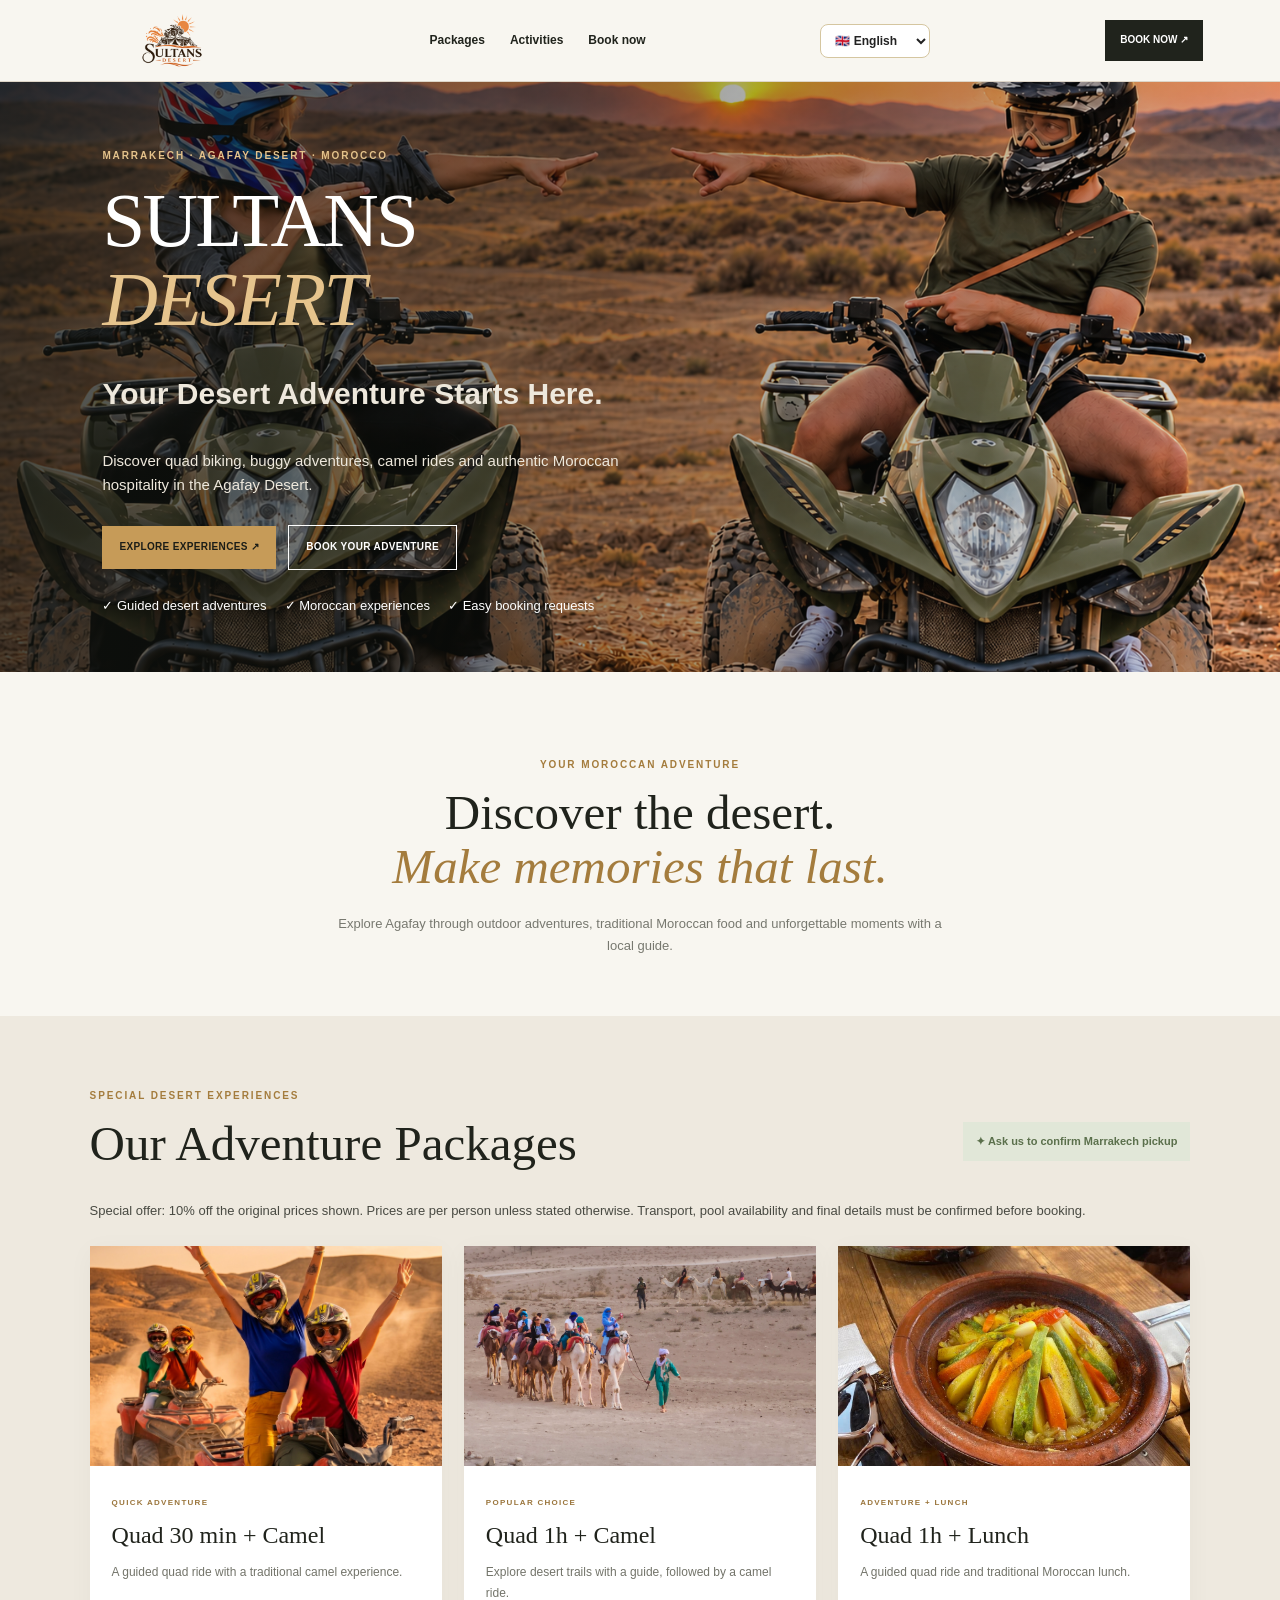
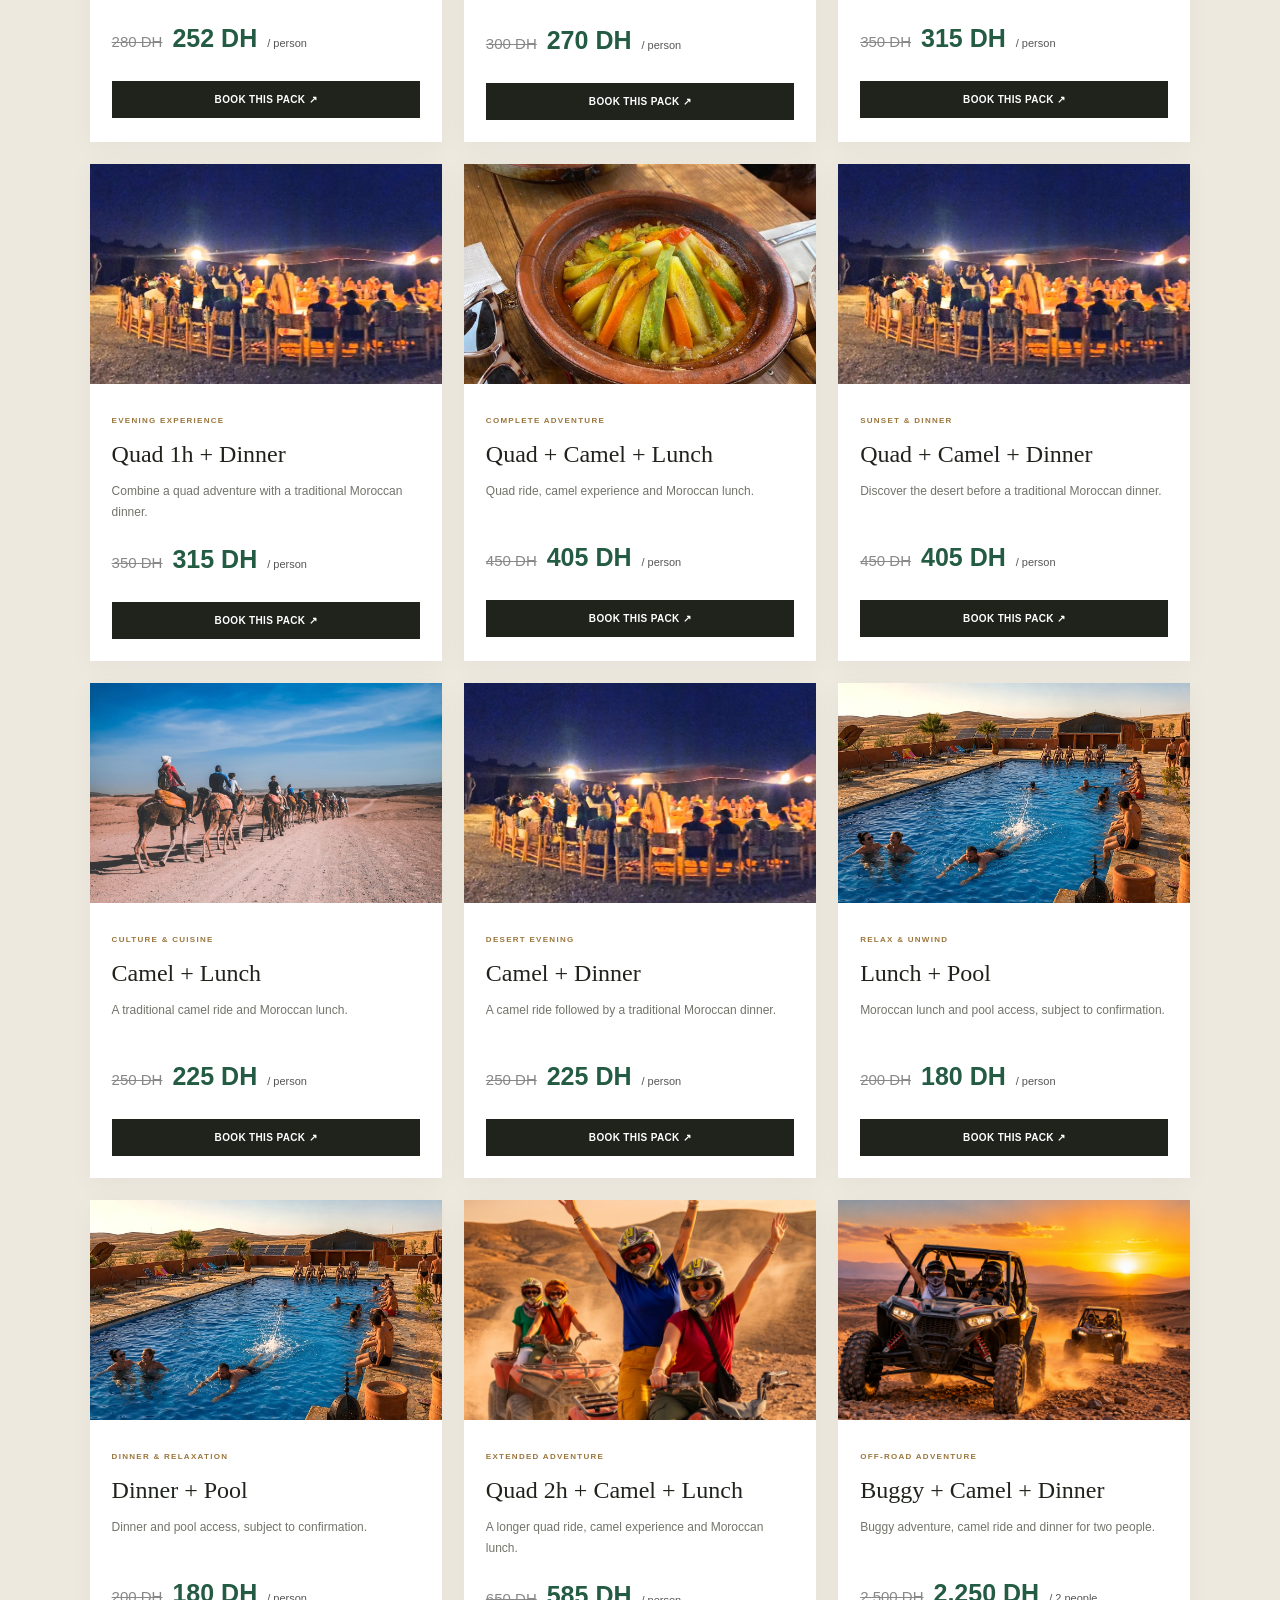
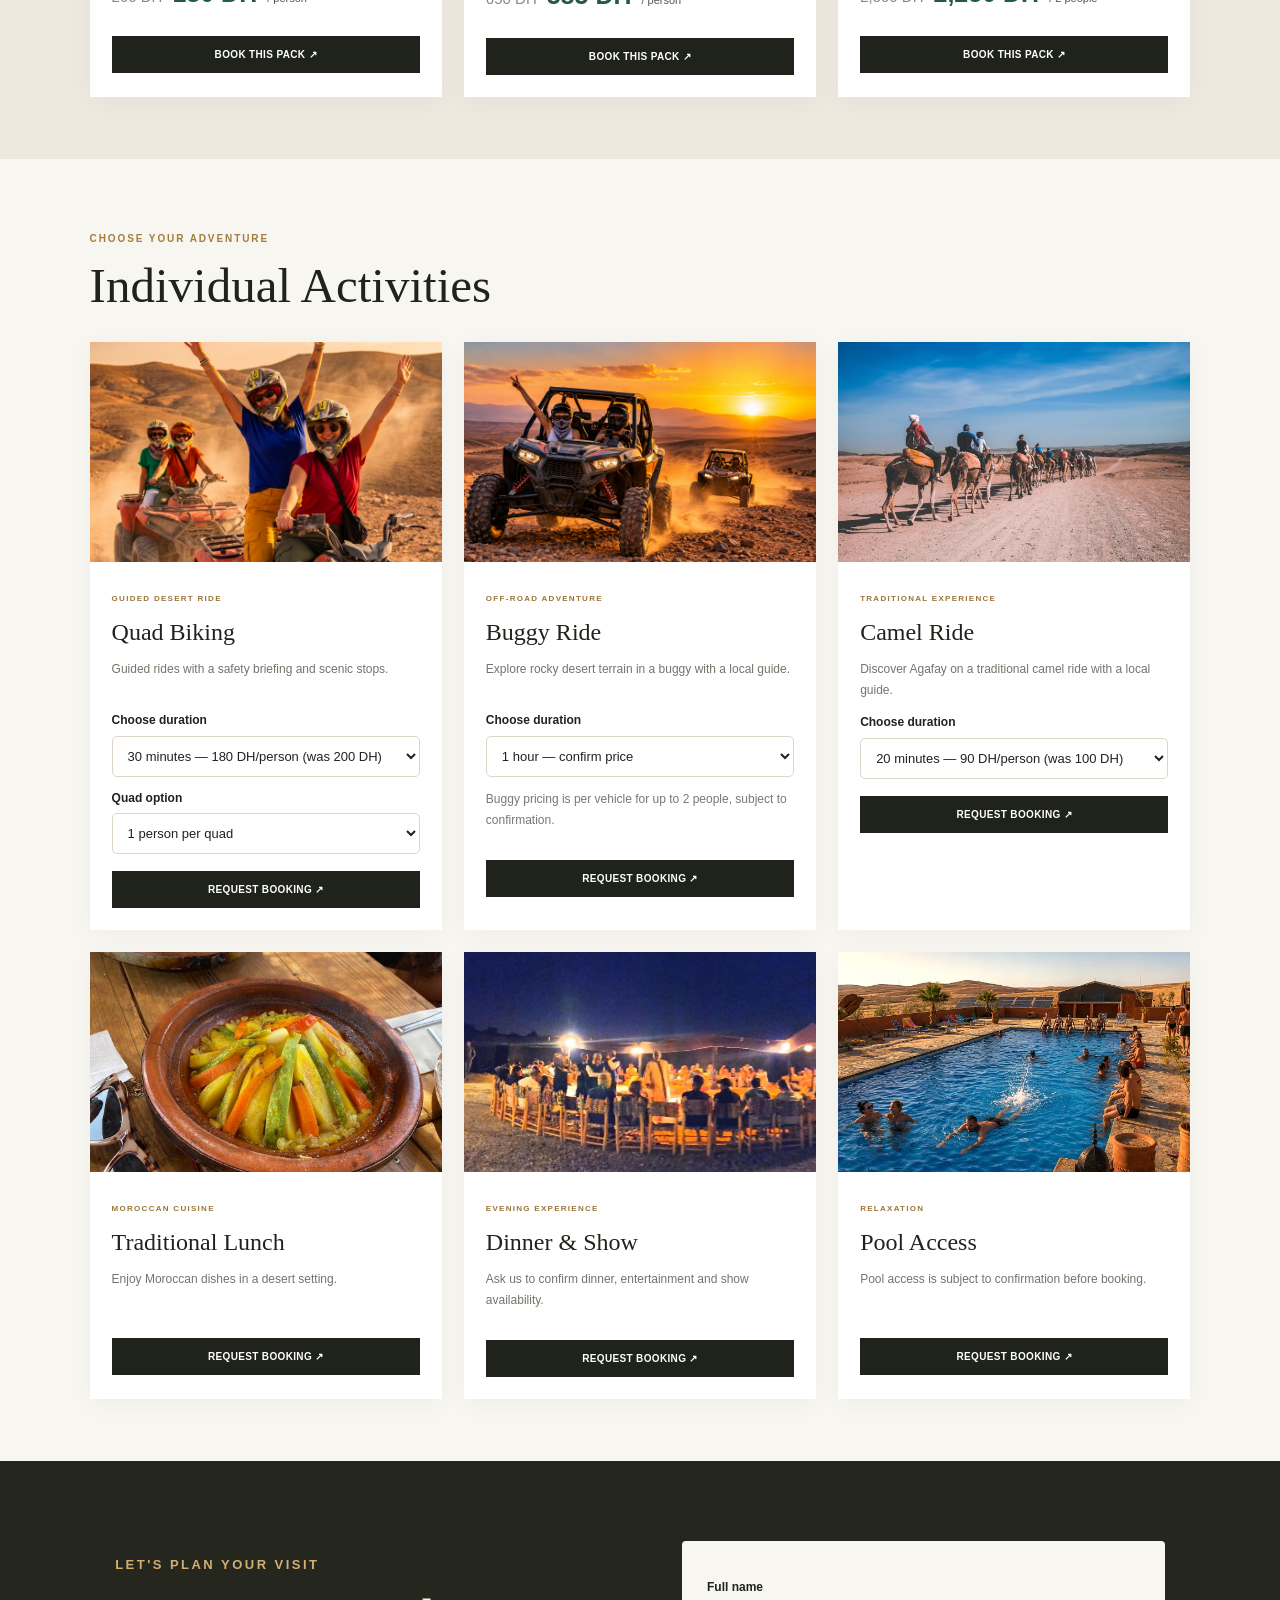
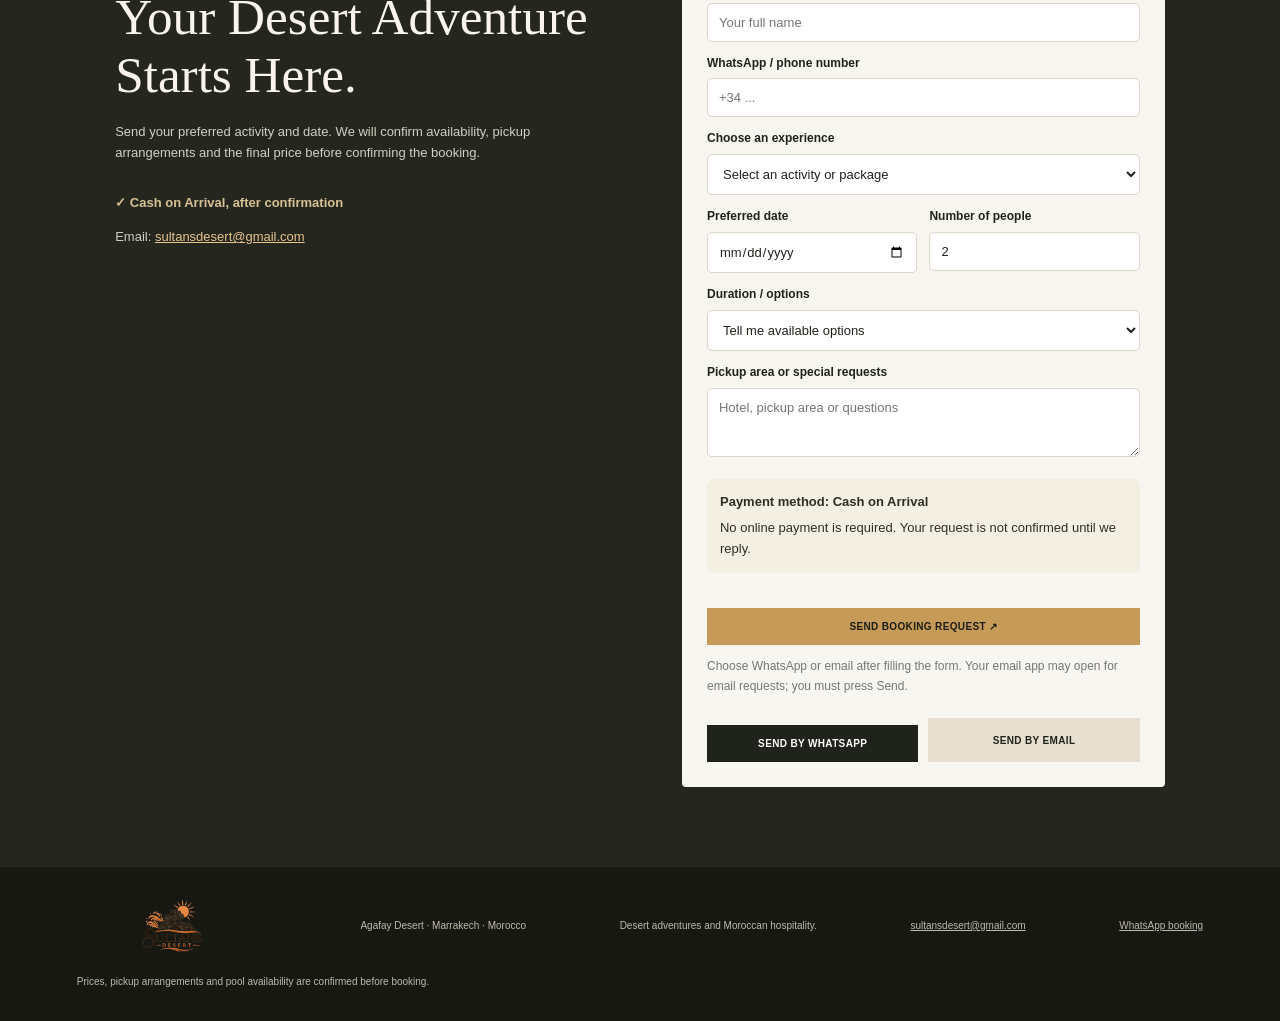
==== index.html @ 5e62a336 "Update print statement from 'Hello' to 'Goodbye'" ====
<!doctype html>
<html lang="en">
<head>
  <meta charset="utf-8">
  <meta name="viewport" content="width=device-width, initial-scale=1">
  <meta name="theme-color" content="#f8f6f1">
  <meta name="description" content="Discover Agafay Desert with Sultans Desert: quad biking, buggy adventures, camel rides and Moroccan food near Marrakech.">
  <title>Sultans Desert | Agafay Desert Experiences</title>
  <link rel="icon" type="image/png" href="favicon-32.png">
  <link rel="apple-touch-icon" href="apple-touch-icon-180.png">
  <link rel="stylesheet" href="styles.css">

  <style>
    .language-picker {
      display: inline-flex;
      align-items: center;
      margin: 0 12px;
    }

    .language-picker select {
      background: #fff;
      border: 1px solid #d5c6a0;
      border-radius: 8px;
      padding: 8px 10px;
      font: inherit;
      max-width: 150px;
      color: #222;
    }

    .sr-only {
      position: absolute;
      width: 1px;
      height: 1px;
      padding: 0;
      margin: -1px;
      overflow: hidden;
      clip: rect(0, 0, 0, 0);
      white-space: nowrap;
      border: 0;
    }

    html[dir="rtl"] body {
      direction: rtl;
    }

    html[dir="rtl"] .top,
    html[dir="rtl"] nav,
    html[dir="rtl"] .hero-actions,
    html[dir="rtl"] .section-head {
      direction: rtl;
    }
  </style>
</head>

<body>
<header class="top">
  <a class="brand" href="#home" aria-label="Sultans Desert home">
    <img class="brand-logo" src="./logo-header.png"
         alt="Sultans Desert logo"
         onerror="this.onerror=null;this.src='./logo.png';">
  </a>

  <nav aria-label="Main navigation">
    <a href="#packs">Packages</a>
    <a href="#activities">Activities</a>
    <a href="#booking">Book now</a>
  </nav>

  <label class="language-picker" aria-label="Choose language">
    <span class="sr-only">Language</span>
    <select id="site-language" aria-label="Choose language">
      <option value="en">🇬🇧 English</option>
      <option value="fr">🇫🇷 Français</option>
      <option value="es">🇪🇸 Español</option>
      <option value="ar">🇲🇦 العربية</option>
      <option value="it">🇮🇹 Italiano</option>
    </select>
  </label>

  <a class="smallbook" href="#booking">BOOK NOW ↗</a>
</header>

<main>
  <section class="hero" id="home">
    <img class="hero-photo"
         src="./quad-hero.png"
         alt="Quad biking in Agafay Desert at sunset"
         fetchpriority="high"
         onerror="this.onerror=null;this.src='./agafay-cover.png';">

    <div class="shade"></div>

    <div class="hero-copy">
      <p class="eyebrow">MARRAKECH · AGAFAY DESERT · MOROCCO</p>
      <h1>SULTANS<br><i>DESERT</i></h1>

      <p class="hero-tagline">Your Desert Adventure Starts Here.</p>

      <p>Discover quad biking, buggy adventures, camel rides and authentic Moroccan hospitality in the Agafay Desert.</p>

      <div class="hero-actions">
        <a class="button gold" href="#packs">EXPLORE EXPERIENCES ↗</a>
        <a class="button outline" href="#booking">BOOK YOUR ADVENTURE</a>
      </div>

      <div class="hero-highlights">
        <span>✓ Guided desert adventures</span>
        <span>✓ Moroccan experiences</span>
        <span>✓ Easy booking requests</span>
      </div>
    </div>
  </section>

  <section class="intro">
    <p class="eyebrow">YOUR MOROCCAN ADVENTURE</p>
    <h2>Discover the desert.<br><i>Make memories that last.</i></h2>
    <p>Explore Agafay through outdoor adventures, traditional Moroccan food and unforgettable moments with a local guide.</p>
  </section>

  <section id="packs" class="listing">
    <div class="section-head">
      <div>
        <p class="eyebrow">SPECIAL DESERT EXPERIENCES</p>
        <h2>Our Adventure Packages</h2>
      </div>
      <p class="transport">✦ Ask us to confirm Marrakech pickup</p>
    </div>

    <p class="pricing-note">
      Special offer: 10% off the original prices shown. Prices are per person unless stated otherwise. Transport, pool availability and final details must be confirmed before booking.
    </p>

    <div class="cards">
      <article class="card">
        <img src="quad-ride.jpeg" alt="Quad biking in Agafay Desert" loading="lazy">
        <div class="card-content">
          <span class="tag">QUICK ADVENTURE</span>
          <h3>Quad 30 min + Camel</h3>
          <p>A guided quad ride with a traditional camel experience.</p>
          <div class="price"><del>280 DH</del><strong>252 DH</strong><small>/ person</small></div>
          <button class="button dark book" data-package="Quad 30 min + Camel 20 min">BOOK THIS PACK ↗</button>
        </div>
      </article>

      <article class="card">
        <img src="quad-group.jpg" alt="Guided quad ride" loading="lazy">
        <div class="card-content">
          <span class="tag">POPULAR CHOICE</span>
          <h3>Quad 1h + Camel</h3>
          <p>Explore desert trails with a guide, followed by a camel ride.</p>
          <div class="price"><del>300 DH</del><strong>270 DH</strong><small>/ person</small></div>
          <button class="button dark book" data-package="Quad 1 hour + Camel 20 min">BOOK THIS PACK ↗</button>
        </div>
      </article>

      <article class="card">
        <img src="moroccan-lunch.jpg" alt="Moroccan lunch" loading="lazy">
        <div class="card-content">
          <span class="tag">ADVENTURE + LUNCH</span>
          <h3>Quad 1h + Lunch</h3>
          <p>A guided quad ride and traditional Moroccan lunch.</p>
          <div class="price"><del>350 DH</del><strong>315 DH</strong><small>/ person</small></div>
          <button class="button dark book" data-package="Quad 1 hour + Lunch">BOOK THIS PACK ↗</button>
        </div>
      </article>

      <article class="card">
        <img src="desert-evening.jpg" alt="Moroccan dinner in the desert" loading="lazy">
        <div class="card-content">
          <span class="tag">EVENING EXPERIENCE</span>
          <h3>Quad 1h + Dinner</h3>
          <p>Combine a quad adventure with a traditional Moroccan dinner.</p>
          <div class="price"><del>350 DH</del><strong>315 DH</strong><small>/ person</small></div>
          <button class="button dark book" data-package="Quad 1 hour + Dinner">BOOK THIS PACK ↗</button>
        </div>
      </article>

      <article class="card">
        <img src="moroccan-lunch.jpg" alt="Quad camel and lunch" loading="lazy">
        <div class="card-content">
          <span class="tag">COMPLETE ADVENTURE</span>
          <h3>Quad + Camel + Lunch</h3>
          <p>Quad ride, camel experience and Moroccan lunch.</p>
          <div class="price"><del>450 DH</del><strong>405 DH</strong><small>/ person</small></div>
          <button class="button dark book" data-package="Quad 1 hour + Camel + Lunch">BOOK THIS PACK ↗</button>
        </div>
      </article>

      <article class="card">
        <img src="desert-evening.jpg" alt="Quad camel and dinner" loading="lazy">
        <div class="card-content">
          <span class="tag">SUNSET & DINNER</span>
          <h3>Quad + Camel + Dinner</h3>
          <p>Discover the desert before a traditional Moroccan dinner.</p>
          <div class="price"><del>450 DH</del><strong>405 DH</strong><small>/ person</small></div>
          <button class="button dark book" data-package="Quad 1 hour + Camel + Dinner">BOOK THIS PACK ↗</button>
        </div>
      </article>

      <article class="card">
        <img src="camel-ride.jpg" alt="Camel ride" loading="lazy">
        <div class="card-content">
          <span class="tag">CULTURE & CUISINE</span>
          <h3>Camel + Lunch</h3>
          <p>A traditional camel ride and Moroccan lunch.</p>
          <div class="price"><del>250 DH</del><strong>225 DH</strong><small>/ person</small></div>
          <button class="button dark book" data-package="Camel 20 min + Lunch">BOOK THIS PACK ↗</button>
        </div>
      </article>

      <article class="card">
        <img src="desert-evening.jpg" alt="Camel ride and dinner" loading="lazy">
        <div class="card-content">
          <span class="tag">DESERT EVENING</span>
          <h3>Camel + Dinner</h3>
          <p>A camel ride followed by a traditional Moroccan dinner.</p>
          <div class="price"><del>250 DH</del><strong>225 DH</strong><small>/ person</small></div>
          <button class="button dark book" data-package="Camel 20 min + Dinner">BOOK THIS PACK ↗</button>
        </div>
      </article>

      <article class="card">
        <img src="desert-pool.jpg" alt="Swimming pool in Agafay" loading="lazy">
        <div class="card-content">
          <span class="tag">RELAX & UNWIND</span>
          <h3>Lunch + Pool</h3>
          <p>Moroccan lunch and pool access, subject to confirmation.</p>
          <div class="price"><del>200 DH</del><strong>180 DH</strong><small>/ person</small></div>
          <button class="button dark book" data-package="Lunch + Pool">BOOK THIS PACK ↗</button>
        </div>
      </article>

      <article class="card">
        <img src="desert-pool.jpg" alt="Pool and dinner" loading="lazy">
        <div class="card-content">
          <span class="tag">DINNER & RELAXATION</span>
          <h3>Dinner + Pool</h3>
          <p>Dinner and pool access, subject to confirmation.</p>
          <div class="price"><del>200 DH</del><strong>180 DH</strong><small>/ person</small></div>
          <button class="button dark book" data-package="Dinner + Pool">BOOK THIS PACK ↗</button>
        </div>
      </article>

      <article class="card">
        <img src="quad-ride.jpeg" alt="Quad adventure" loading="lazy">
        <div class="card-content">
          <span class="tag">EXTENDED ADVENTURE</span>
          <h3>Quad 2h + Camel + Lunch</h3>
          <p>A longer quad ride, camel experience and Moroccan lunch.</p>
          <div class="price"><del>650 DH</del><strong>585 DH</strong><small>/ person</small></div>
          <button class="button dark book" data-package="Quad 2 hours + Camel + Lunch">BOOK THIS PACK ↗</button>
        </div>
      </article>

      <article class="card">
        <img src="buggy-new.png" alt="Buggy in Agafay Desert" loading="lazy">
        <div class="card-content">
          <span class="tag">OFF-ROAD ADVENTURE</span>
          <h3>Buggy + Camel + Dinner</h3>
          <p>Buggy adventure, camel ride and dinner for two people.</p>
          <div class="price"><del>2,500 DH</del><strong>2,250 DH</strong><small>/ 2 people</small></div>
          <button class="button dark book" data-package="Buggy 1 hour + Camel + Dinner for 2 people">BOOK THIS PACK ↗</button>
        </div>
      </article>
    </div>
  </section>

  <section id="activities" class="listing standalone">
    <div class="section-head">
      <div>
        <p class="eyebrow">CHOOSE YOUR ADVENTURE</p>
        <h2>Individual Activities</h2>
      </div>
    </div>

    <div class="cards">
      <article class="card">
        <img src="quad-ride.jpeg" alt="Quad biking" loading="lazy">
        <div class="card-content">
          <span class="tag">GUIDED DESERT RIDE</span>
          <h3>Quad Biking</h3>
          <p>Guided rides with a safety briefing and scenic stops.</p>
          <label for="quad-duration">Choose duration</label>
          <select id="quad-duration">
            <option value="30 minutes — 180 DH/person">30 minutes — 180 DH/person (was 200 DH)</option>
            <option value="1 hour — 198 DH/person">1 hour — 198 DH/person (was 220 DH)</option>
            <option value="2 hours — 342 DH/person">2 hours — 342 DH/person (was 380 DH)</option>
          </select>
          <label for="quad-sharing">Quad option</label>
          <select id="quad-sharing">
            <option>1 person per quad</option>
            <option>2 people sharing one quad — confirm price</option>
          </select>
          <button class="button dark" id="quad-book-button">REQUEST BOOKING ↗</button>
        </div>
      </article>

      <article class="card">
        <img src="buggy-new.png" alt="Buggy ride" loading="lazy">
        <div class="card-content">
          <span class="tag">OFF-ROAD ADVENTURE</span>
          <h3>Buggy Ride</h3>
          <p>Explore rocky desert terrain in a buggy with a local guide.</p>
          <label for="buggy-duration">Choose duration</label>
          <select id="buggy-duration">
            <option>1 hour — confirm price</option>
            <option>2 hours — confirm price</option>
          </select>
          <p class="note">Buggy pricing is per vehicle for up to 2 people, subject to confirmation.</p>
          <button class="button dark" id="buggy-book-button">REQUEST BOOKING ↗</button>
        </div>
      </article>

      <article class="card">
        <img src="camel-ride.jpg" alt="Camel ride" loading="lazy">
        <div class="card-content">
          <span class="tag">TRADITIONAL EXPERIENCE</span>
          <h3>Camel Ride</h3>
          <p>Discover Agafay on a traditional camel ride with a local guide.</p>
          <label for="camel-duration">Choose duration</label>
          <select id="camel-duration">
            <option>20 minutes — 90 DH/person (was 100 DH)</option>
            <option>1 hour — 135 DH/person (was 150 DH)</option>
          </select>
          <button class="button dark" id="camel-book-button">REQUEST BOOKING ↗</button>
        </div>
      </article>

      <article class="card">
        <img src="moroccan-lunch.jpg" alt="Traditional lunch" loading="lazy">
        <div class="card-content">
          <span class="tag">MOROCCAN CUISINE</span>
          <h3>Traditional Lunch</h3>
          <p>Enjoy Moroccan dishes in a desert setting.</p>
          <button class="button dark book" data-package="Traditional Moroccan Lunch">REQUEST BOOKING ↗</button>
        </div>
      </article>

      <article class="card">
        <img src="desert-evening.jpg" alt="Dinner in Agafay" loading="lazy">
        <div class="card-content">
          <span class="tag">EVENING EXPERIENCE</span>
          <h3>Dinner & Show</h3>
          <p>Ask us to confirm dinner, entertainment and show availability.</p>
          <button class="button dark book" data-package="Moroccan Dinner and Show">REQUEST BOOKING ↗</button>
        </div>
      </article>

      <article class="card">
        <img src="desert-pool.jpg" alt="Pool access" loading="lazy">
        <div class="card-content">
          <span class="tag">RELAXATION</span>
          <h3>Pool Access</h3>
          <p>Pool access is subject to confirmation before booking.</p>
          <button class="button dark book" data-package="Pool Access">REQUEST BOOKING ↗</button>
        </div>
      </article>
    </div>
  </section>

  <section id="booking" class="booking">
    <div class="booking-copy">
      <p class="eyebrow">LET'S PLAN YOUR VISIT</p>
      <h2>Your Desert Adventure Starts Here.</h2>
      <p>Send your preferred activity and date. We will confirm availability, pickup arrangements and the final price before confirming the booking.</p>
      <p class="free">✓ Cash on Arrival, after confirmation</p>
      <p class="contact-email">Email: <a href="mailto:sultansdesert@gmail.com">sultansdesert@gmail.com</a></p>
    </div>

    <form id="booking-form" class="booking-form">
      <label for="customer-name">Full name</label>
      <input id="customer-name" name="name" type="text" autocomplete="name" placeholder="Your full name" required>

      <label for="customer-phone">WhatsApp / phone number</label>
      <input id="customer-phone" name="phone" type="tel" autocomplete="tel" placeholder="+34 ..." required>

      <label for="activity">Choose an experience</label>
      <select id="activity" name="activity" required>
        <option value="">Select an activity or package</option>
        <option>Quad Ride — 30 Minutes</option>
        <option>Quad Ride — 1 Hour</option>
        <option>Quad Ride — 2 Hours</option>
        <option>Buggy Ride — 1 Hour</option>
        <option>Buggy Ride — 2 Hours</option>
        <option>Camel Ride — 20 Minutes</option>
        <option>Camel Ride — 1 Hour</option>
        <option>Quad 30 min + Camel 20 min</option>
        <option>Quad 1 hour + Camel 20 min</option>
        <option>Quad 1 hour + Lunch</option>
        <option>Quad 1 hour + Dinner</option>
        <option>Quad 1 hour + Camel + Lunch</option>
        <option>Quad 1 hour + Camel + Dinner</option>
        <option>Camel 20 min + Lunch</option>
        <option>Camel 20 min + Dinner</option>
        <option>Lunch + Pool</option>
        <option>Dinner + Pool</option>
        <option>Quad 2 hours + Camel + Lunch</option>
        <option>Buggy + Camel + Dinner for 2 people</option>
        <option>Traditional Moroccan Lunch</option>
        <option>Moroccan Dinner and Show</option>
        <option>Pool Access</option>
      </select>

      <div class="form-row">
        <div>
          <label for="date">Preferred date</label>
          <input id="date" name="date" type="date" required>
        </div>
        <div>
          <label for="people">Number of people</label>
          <input id="people" name="people" type="number" min="1" value="2" required>
        </div>
      </div>

      <label for="duration">Duration / options</label>
      <select id="duration" name="duration">
        <option>Tell me available options</option>
        <option>Quad — 30 minutes</option>
        <option>Quad — 1 hour</option>
        <option>Quad — 2 hours</option>
        <option>Buggy — 1 hour</option>
        <option>Buggy — 2 hours</option>
        <option>Camel — 20 minutes</option>
        <option>Camel — 1 hour</option>
        <option>Lunch without pool</option>
        <option>Lunch with pool — confirm availability</option>
        <option>Dinner without pool</option>
        <option>Dinner with pool — confirm availability</option>
      </select>

      <label for="notes">Pickup area or special requests</label>
      <textarea id="notes" name="notes" rows="3" placeholder="Hotel, pickup area or questions"></textarea>

      <div class="cash-note">
        <strong>Payment method: Cash on Arrival</strong>
        <span>No online payment is required. Your request is not confirmed until we reply.</span>
      </div>

      <button class="button gold submit" type="submit">SEND BOOKING REQUEST ↗</button>
      <p class="note">Choose WhatsApp or email after filling the form. Your email app may open for email requests; you must press Send.</p>

      <div class="booking-actions">
        <button type="button" class="button dark" id="send-whatsapp">SEND BY WHATSAPP</button>
        <button type="button" class="button email-button" id="send-email">SEND BY EMAIL</button>
      </div>
    </form>
  </section>
</main>

<footer>
  <a class="brand footer-brand" href="#home">
    <img class="brand-logo" src="./logo-header.png" alt="Sultans Desert logo"
         onerror="this.onerror=null;this.src='./logo.png';">
  </a>
  <p>Agafay Desert · Marrakech · Morocco</p>
  <p>Desert adventures and Moroccan hospitality.</p>
  <p><a href="mailto:sultansdesert@gmail.com">sultansdesert@gmail.com</a></p>
  <p><a id="footer-whatsapp" href="#booking">WhatsApp booking</a></p>
  <small>Prices, pickup arrangements and pool availability are confirmed before booking.</small>
</footer>

<script src="script.js"></script>
<script src="languages.js"></script>
</body>
</html>
---- styles.css ----
:root{
  --ink:#20231c;
  --paper:#f8f6f0;
  --sand:#eae2d3;
  --gold:#c69b58;
  --muted:#77786f;
  --line:#ddd5c7;
  --green:#245b43;
}

*{box-sizing:border-box}

html{
  scroll-behavior:smooth;
  scroll-padding-top:90px;
}

body{
  margin:0;
  background:var(--paper);
  color:var(--ink);
  font:15px/1.65 Arial,Helvetica,sans-serif;
}

a{
  color:inherit;
  text-decoration:none;
}

.top{
  min-height:82px;
  padding:10px 6%;
  display:flex;
  align-items:center;
  justify-content:space-between;
  gap:20px;
  background:var(--paper);
  position:sticky;
  top:0;
  z-index:10;
  border-bottom:1px solid var(--line);
}

.brand{
  display:flex;
  align-items:center;
  gap:10px;
  font-weight:800;
  font-size:14px;
  letter-spacing:.13em;
  min-width:0;
}

.brand-logo{
  display:block;
  width:190px;
  max-width:25vw;
  height:auto;
  max-height:62px;
  object-fit:contain;
}

.footer-brand .brand-logo{
  width:190px;
  max-width:75vw;
}

nav{
  display:flex;
  gap:25px;
  font-size:12px;
  font-weight:700;
}

.smallbook{
  font-size:10px;
  font-weight:800;
  background:var(--ink);
  color:white;
  padding:12px 15px;
  white-space:nowrap;
}

.hero{
  min-height:590px;
  position:relative;
  overflow:hidden;
  background:#3d3b30;
  color:white;
  display:flex;
  align-items:center;
}

.hero-photo{
  position:absolute;
  inset:0;
  width:100%;
  height:100%;
  object-fit:cover;
  object-position:center 55%;
}

.shade{
  position:absolute;
  inset:0;
  background:linear-gradient(
    90deg,
    rgba(17,20,16,.77),
    rgba(17,20,16,.34) 60%,
    rgba(17,20,16,.12)
  );
}

.hero-copy{
  position:relative;
  z-index:1;
  max-width:700px;
  margin-left:8%;
  padding:55px 24px 55px 0;
}

.eyebrow{
  font-size:10px;
  font-weight:800;
  letter-spacing:.19em;
  color:#a47c3d;
}

.hero .eyebrow{
  color:#e4c28b;
}

.hero h1{
  font:clamp(48px,6vw,80px)/1.02 Georgia,serif;
  letter-spacing:-.035em;
  margin:18px 0;
}

.hero h1 i,
.intro h2 i{
  color:#e6c48d;
  font-weight:400;
}

.hero-tagline{
  font-size:clamp(20px,2.5vw,30px);
  font-weight:700;
}

.hero-copy>p:not(.eyebrow){
  color:#eee8dc;
  max-width:520px;
}

.hero-actions{
  display:flex;
  gap:12px;
  align-items:center;
  flex-wrap:wrap;
  margin-top:27px;
}

.hero-highlights{
  display:flex;
  flex-wrap:wrap;
  gap:10px 18px;
  margin-top:25px;
  font-size:13px;
}

.button{
  display:inline-flex;
  align-items:center;
  justify-content:center;
  gap:15px;
  padding:13px 17px;
  border:0;
  font-size:10px;
  font-weight:800;
  letter-spacing:.035em;
  cursor:pointer;
  text-align:center;
}

.gold{
  background:var(--gold);
  color:#1b1d17;
}

.outline{
  border:1px solid #fff;
  color:white;
}

.dark{
  background:var(--ink);
  color:white;
  width:100%;
  margin-top:17px;
}

.email-button{
  background:#e7dfcf;
  color:var(--ink);
  width:100%;
  margin-top:10px;
}

.intro{
  text-align:center;
  padding:75px 20px 60px;
  max-width:820px;
  margin:auto;
}

.intro h2,
.section-head h2,
.booking h2{
  font:clamp(34px,4vw,49px)/1.12 Georgia,serif;
  margin:12px 0 18px;
}

.intro h2 i{
  color:#a47c3d;
}

.intro>p:last-child{
  color:var(--muted);
  max-width:610px;
  margin:auto;
  font-size:13px;
}

.listing{
  padding:62px 7%;
  background:#eee9df;
}

.standalone{
  background:var(--paper);
}

.section-head{
  display:flex;
  justify-content:space-between;
  align-items:end;
  gap:20px;
  margin-bottom:28px;
}

.section-head h2{
  margin-bottom:0;
}

.transport{
  font-size:11px;
  font-weight:800;
  color:#5b704c;
  background:#e1e7d8;
  padding:10px 13px;
}

.pricing-note{
  font-size:13px;
  line-height:1.7;
  opacity:.8;
  margin:0 0 24px;
}

.cards{
  display:grid;
  grid-template-columns:repeat(3,minmax(0,1fr));
  gap:22px;
}

.card{
  background:#fff;
  box-shadow:0 5px 24px #24251a0a;
  min-width:0;
  overflow:hidden;
}

.card>img{
  width:100%;
  height:220px;
  display:block;
  object-fit:cover;
  transition:transform .35s ease;
}

.card:hover>img{
  transform:scale(1.025);
}

.card-content{
  padding:22px;
}

.tag{
  font-size:8px;
  letter-spacing:.16em;
  color:#9b763d;
  font-weight:800;
}

.card h3{
  font:24px/1.2 Georgia,serif;
  margin:9px 0;
}

.card p{
  font-size:12px;
  line-height:1.75;
  color:#73746a;
  min-height:40px;
}

.price{
  display:flex;
  align-items:baseline;
  gap:10px;
  flex-wrap:wrap;
  margin:16px 0 5px;
}

.price del{
  color:#888;
}

.price strong{
  font-size:25px;
  color:var(--green);
}

.price small{
  font-size:11px;
  color:#555;
}

label{
  display:block;
  font-size:12px;
  font-weight:700;
  margin:12px 0 5px;
}

select,
input,
textarea{
  width:100%;
  padding:11px;
  border:1px solid var(--line);
  background:#fff;
  color:var(--ink);
  font:13px Arial;
  border-radius:5px;
}

.note{
  font-size:12px!important;
  line-height:1.65;
  color:#777!important;
}

.booking{
  padding:80px 9%;
  display:grid;
  grid-template-columns:1fr 1fr;
  gap:8%;
  background:#25271f;
  color:#f9f5ec;
}

.booking .eyebrow{
  color:#d3ae72;
}

.booking h2{
  font-size:clamp(36px,4vw,52px);
}

.booking-copy>p{
  font-size:13px;
  color:#d0cfc3;
  max-width:420px;
}

.booking-copy .free{
  color:#d6c194;
  font-weight:700;
  margin-top:28px;
}

.contact-email a{
  color:#e6c48d;
  text-decoration:underline;
}

.booking form{
  background:#f8f6f0;
  color:var(--ink);
  padding:25px;
  border-radius:4px;
}

.form-row{
  display:grid;
  grid-template-columns:1fr 1fr;
  gap:12px;
}

.submit{
  width:100%;
  margin-top:20px;
}

.booking form small{
  display:block;
  color:#77786f;
  font-size:10px;
  line-height:1.6;
  margin-top:12px;
}

.cash-note{
  display:flex;
  flex-direction:column;
  gap:5px;
  margin:15px 0;
  padding:13px;
  border-radius:7px;
  background:#f4efe3;
  color:#302d26;
  font-size:13px;
  line-height:1.6;
}

.booking-actions{
  display:grid;
  grid-template-columns:1fr 1fr;
  gap:10px;
}

footer{
  padding:30px 6%;
  background:#171812;
  color:#f6f0e5;
  display:flex;
  align-items:center;
  justify-content:space-between;
  gap:20px;
  flex-wrap:wrap;
}

footer p,
footer>small{
  font-size:10px;
  color:#bdb9ad;
}

footer a{
  text-decoration:underline;
}

.top nav a,
footer a{
  transition:color .2s ease;
}

.top nav a:hover,
footer a:hover{
  color:var(--gold);
}

/* ABOUT US PAGE */

.about-text{
  max-width:850px;
  margin:0 auto;
  font-size:15px;
  line-height:1.95;
  color:#5e5e55;
}

.about-text p{
  margin:0 0 22px;
}

.about-text p:first-child{
  font-size:18px;
  color:#292a23;
}

.about-text p:last-child{
  margin-bottom:0;
}

#packs,
#activities,
#booking,
#contact{
  scroll-margin-top:95px;
}

@media(max-width:850px){
  .cards{
    grid-template-columns:repeat(2,minmax(0,1fr));
  }

  .top{
    padding:10px 4%;
  }

  nav{
    gap:13px;
  }

  .booking{
    padding:60px 6%;
    gap:4%;
  }
}

@media(max-width:600px){
  .top{
    min-height:70px;
  }

  .top nav{
    display:none;
  }

  .brand-logo{
    width:145px;
    max-width:44vw;
    max-height:52px;
  }

  .smallbook{
    font-size:9px;
    padding:10px;
  }

  .hero{
    min-height:620px;
  }

  .hero .shade{
    background:linear-gradient(
      0deg,
      rgba(15,18,15,.92),
      rgba(15,18,15,.5) 65%,
      rgba(15,18,15,.1)
    );
  }

  .hero-copy{
    align-self:flex-end;
    margin-left:6%;
    padding:80px 6% 38px 0;
  }

  .hero h1{
    font-size:52px;
  }

  .hero-actions{
    align-items:flex-start;
    flex-direction:column;
  }

  .hero-highlights{
    flex-direction:column;
  }

  .intro{
    padding:55px 7%;
  }

  .about-text{
    font-size:14px;
    line-height:1.85;
  }

  .about-text p:first-child{
    font-size:16px;
  }

  .listing{
    padding:48px 5%;
  }

  .section-head{
    align-items:flex-start;
    flex-direction:column;
  }

  .cards{
    grid-template-columns:1fr;
  }

  .card>img{
    height:245px;
  }

  .booking{
    grid-template-columns:1fr;
    padding:55px 5%;
    gap:25px;
  }

  .booking form{
    padding:18px;
  }

  .form-row{
    grid-template-columns:1fr;
    gap:0;
  }

  footer{
    align-items:flex-start;
    flex-direction:column;
    gap:10px;
  }

  .booking-actions{
    grid-template-columns:1fr;
  }
}
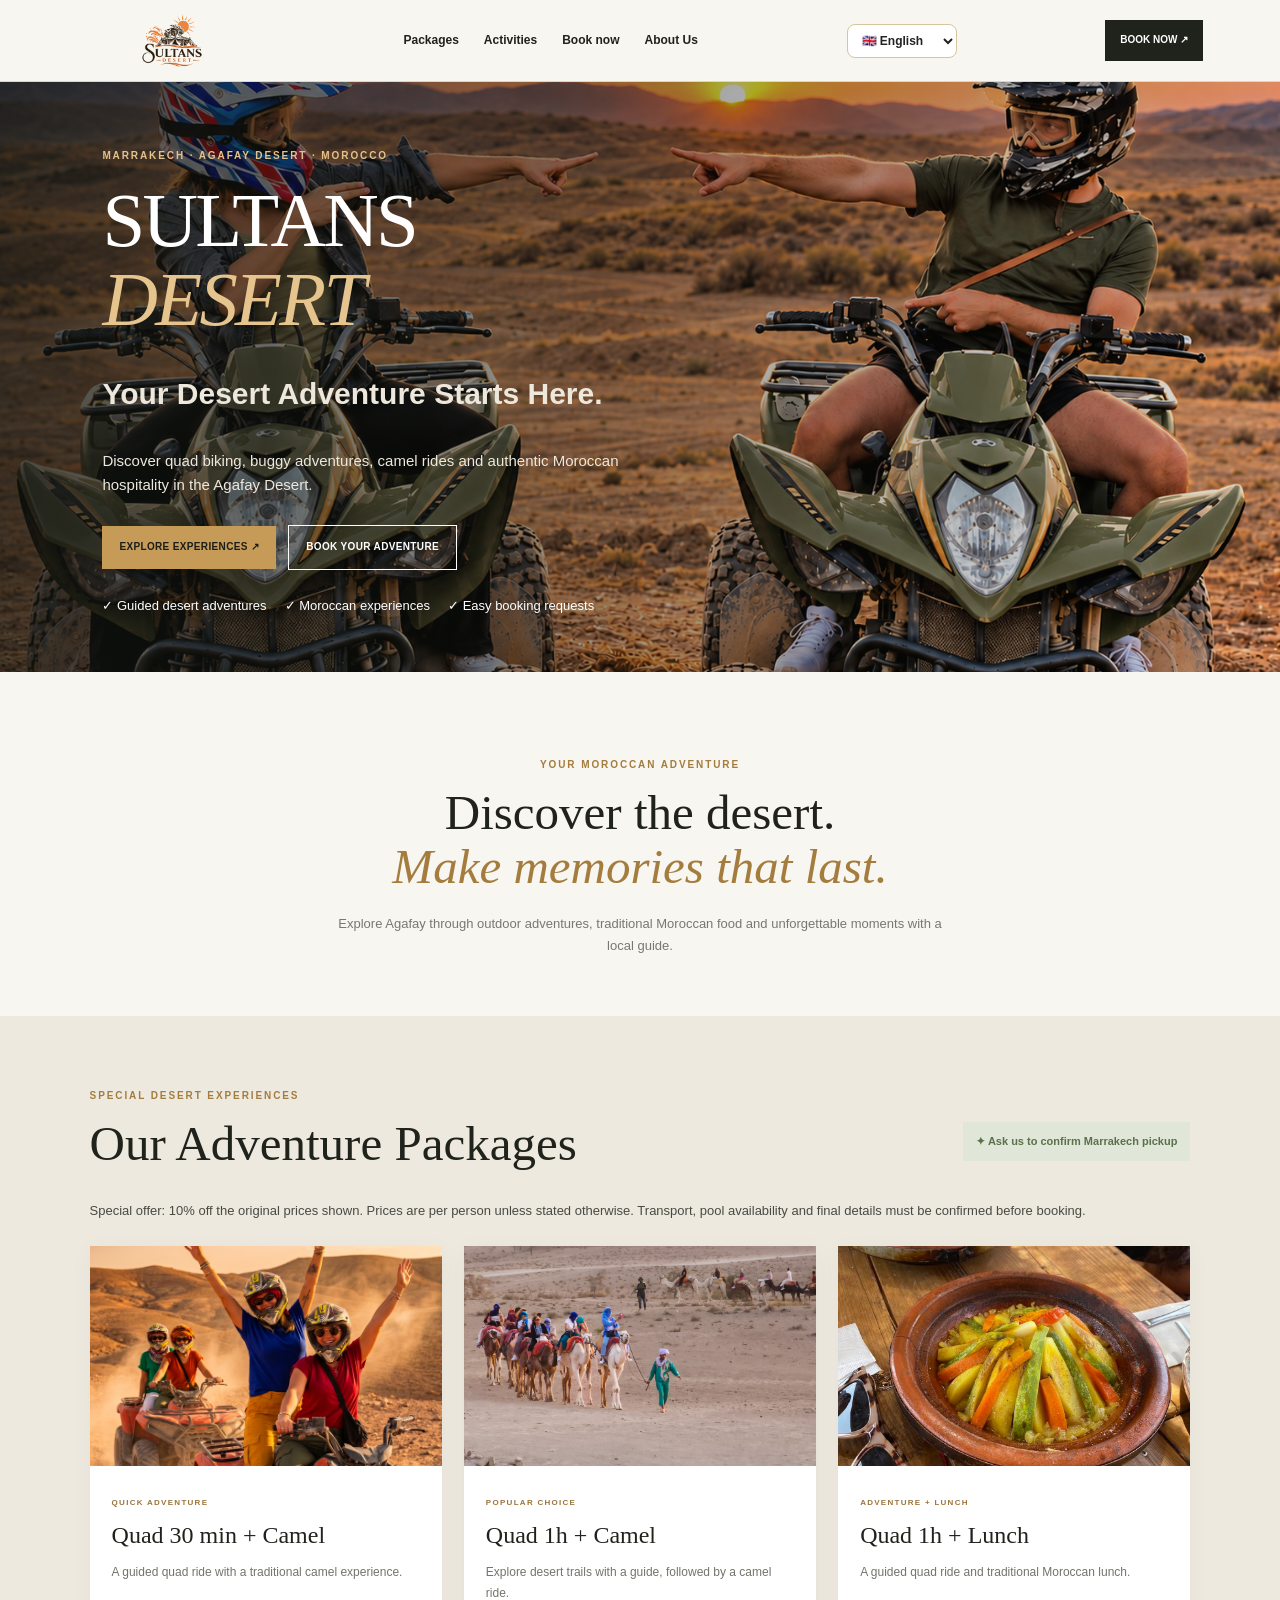
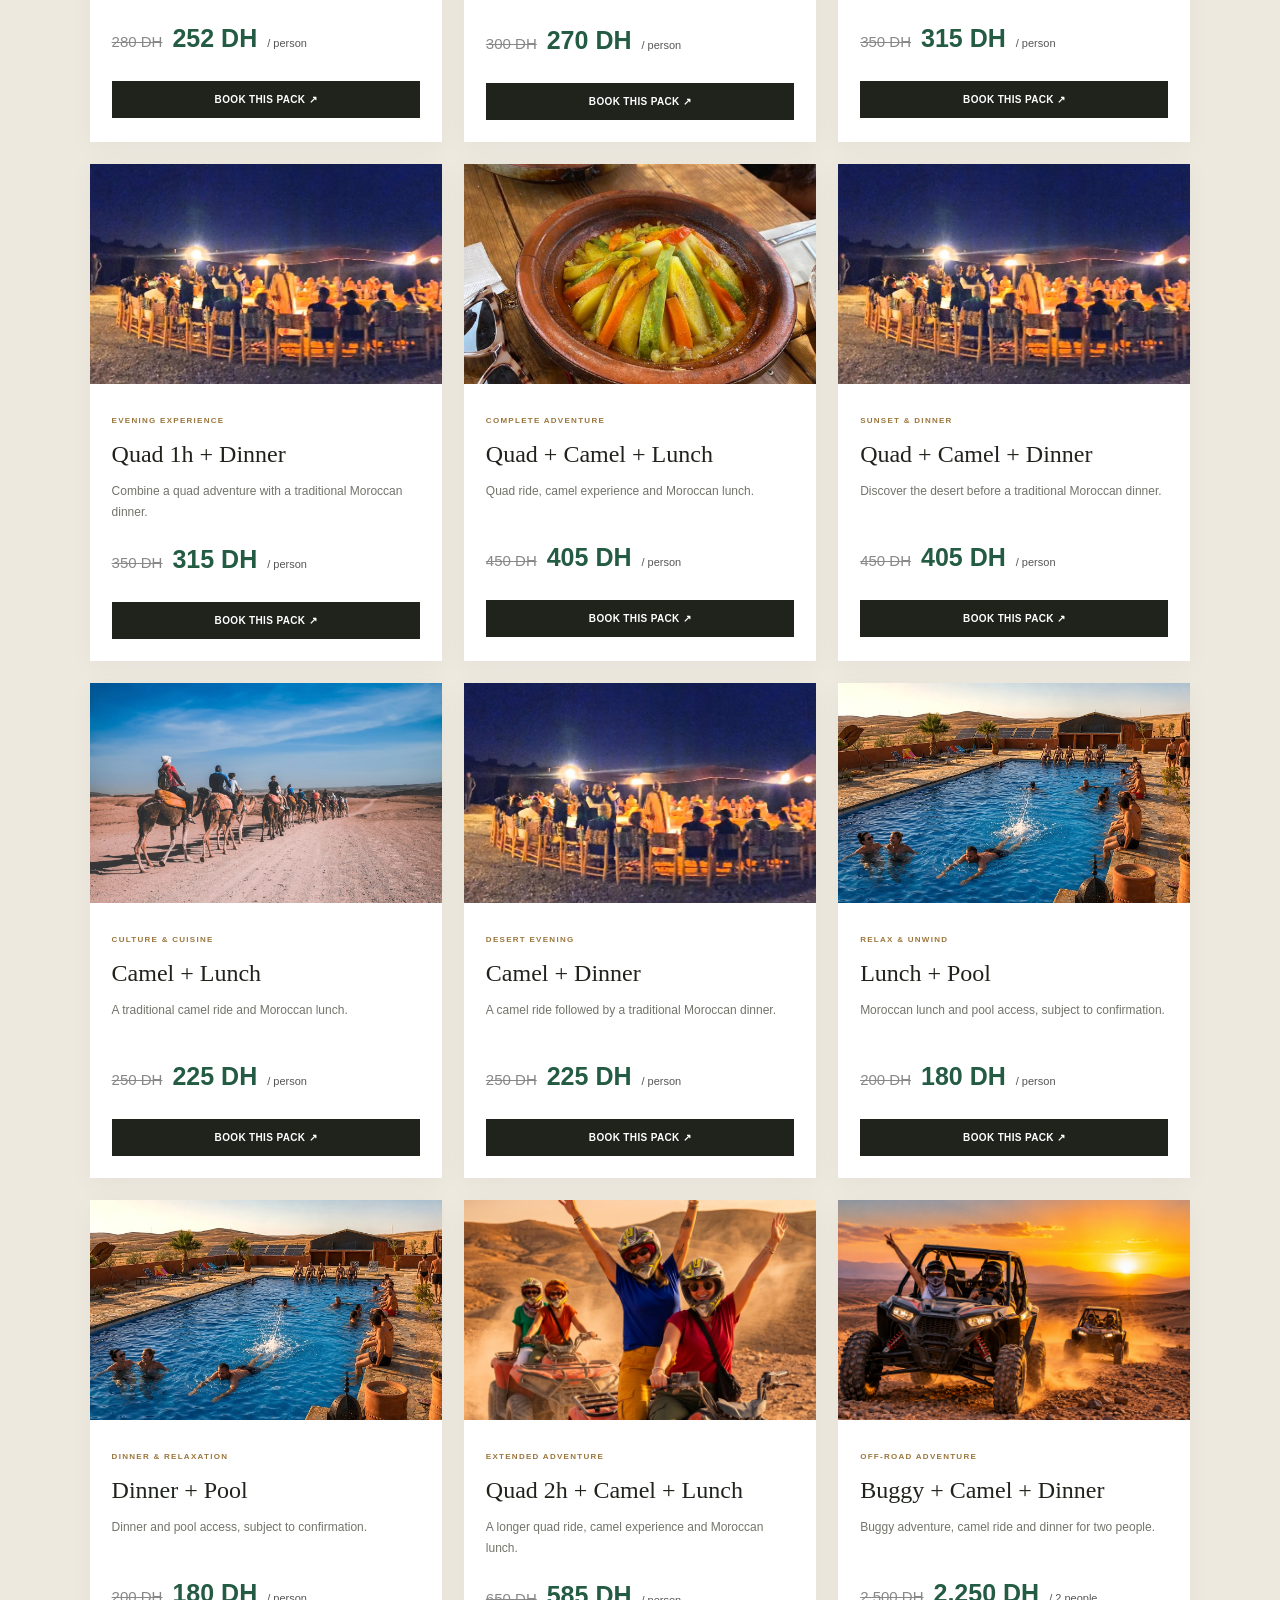
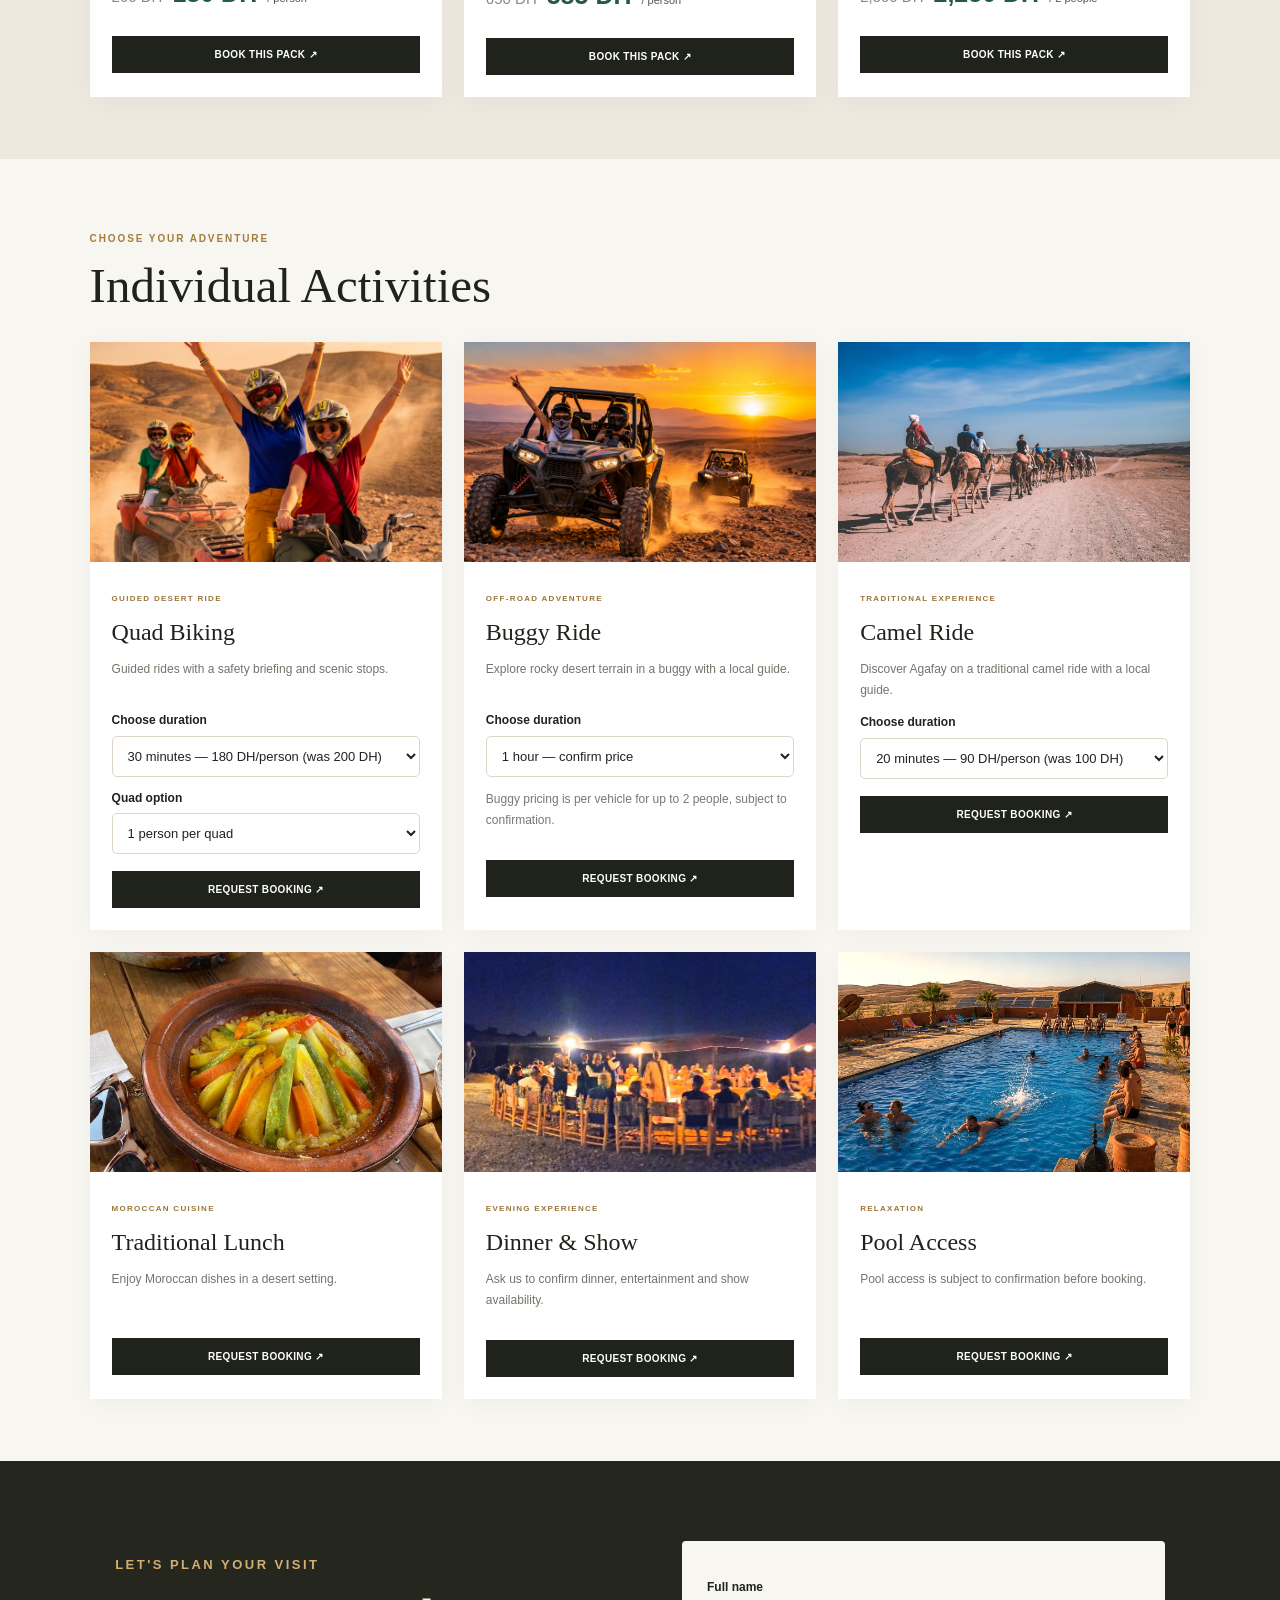
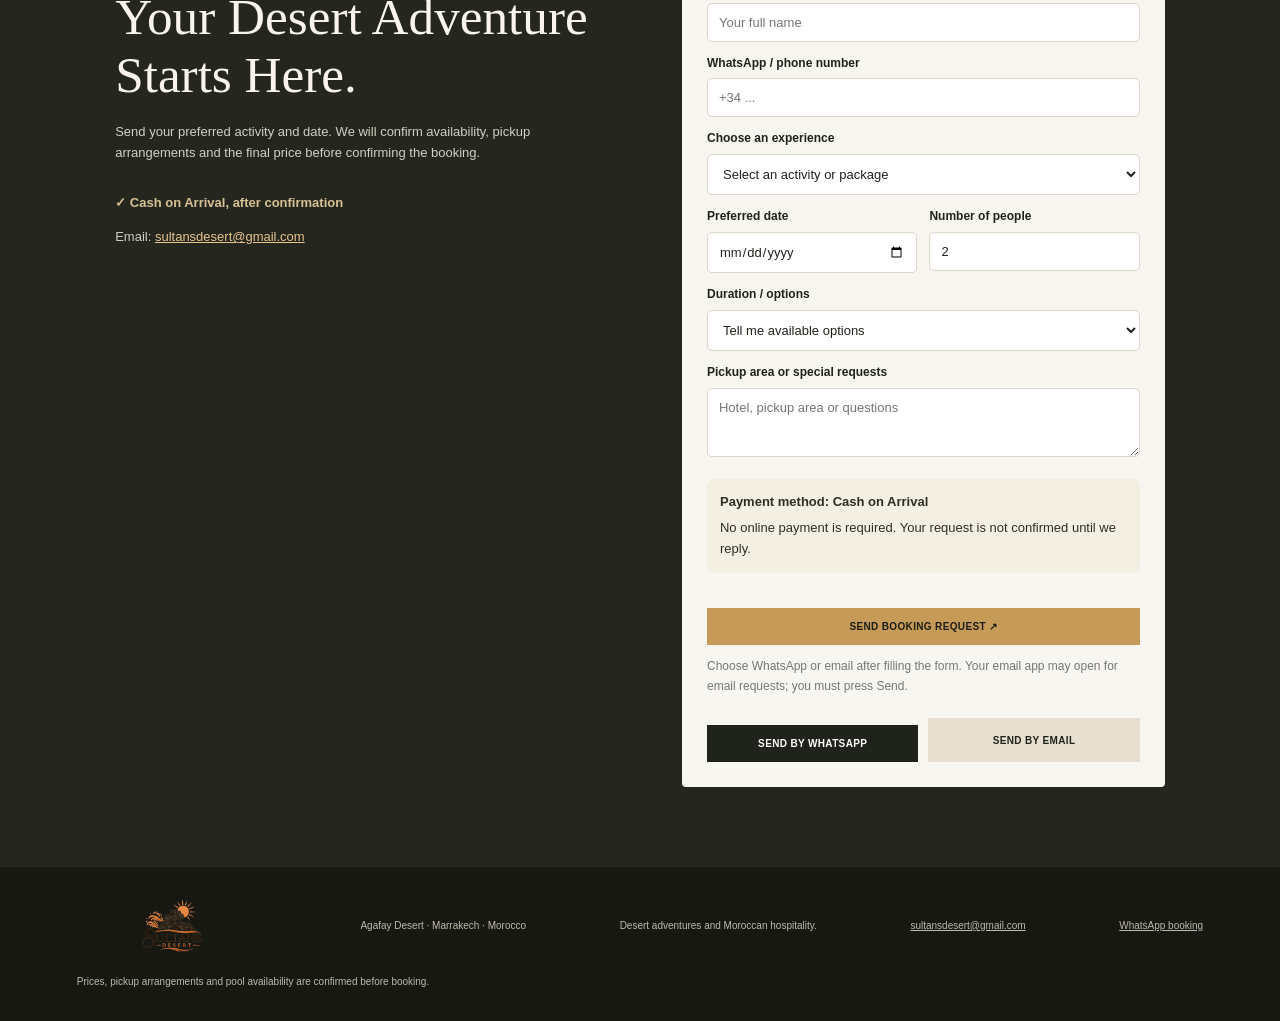
==== commit 0e641c69: "Add 'About Us' link to navigation menu" ====
--- a/index.html
+++ b/index.html
@@ -61,10 +61,11 @@
   </a>
 
   <nav aria-label="Main navigation">
-    <a href="#packs">Packages</a>
-    <a href="#activities">Activities</a>
-    <a href="#booking">Book now</a>
-  </nav>
+  <a href="#packs">Packages</a>
+  <a href="#activities">Activities</a>
+  <a href="#booking">Book now</a>
+  <a href="about.html">About Us</a>
+</nav>
 
   <label class="language-picker" aria-label="Choose language">
     <span class="sr-only">Language</span>
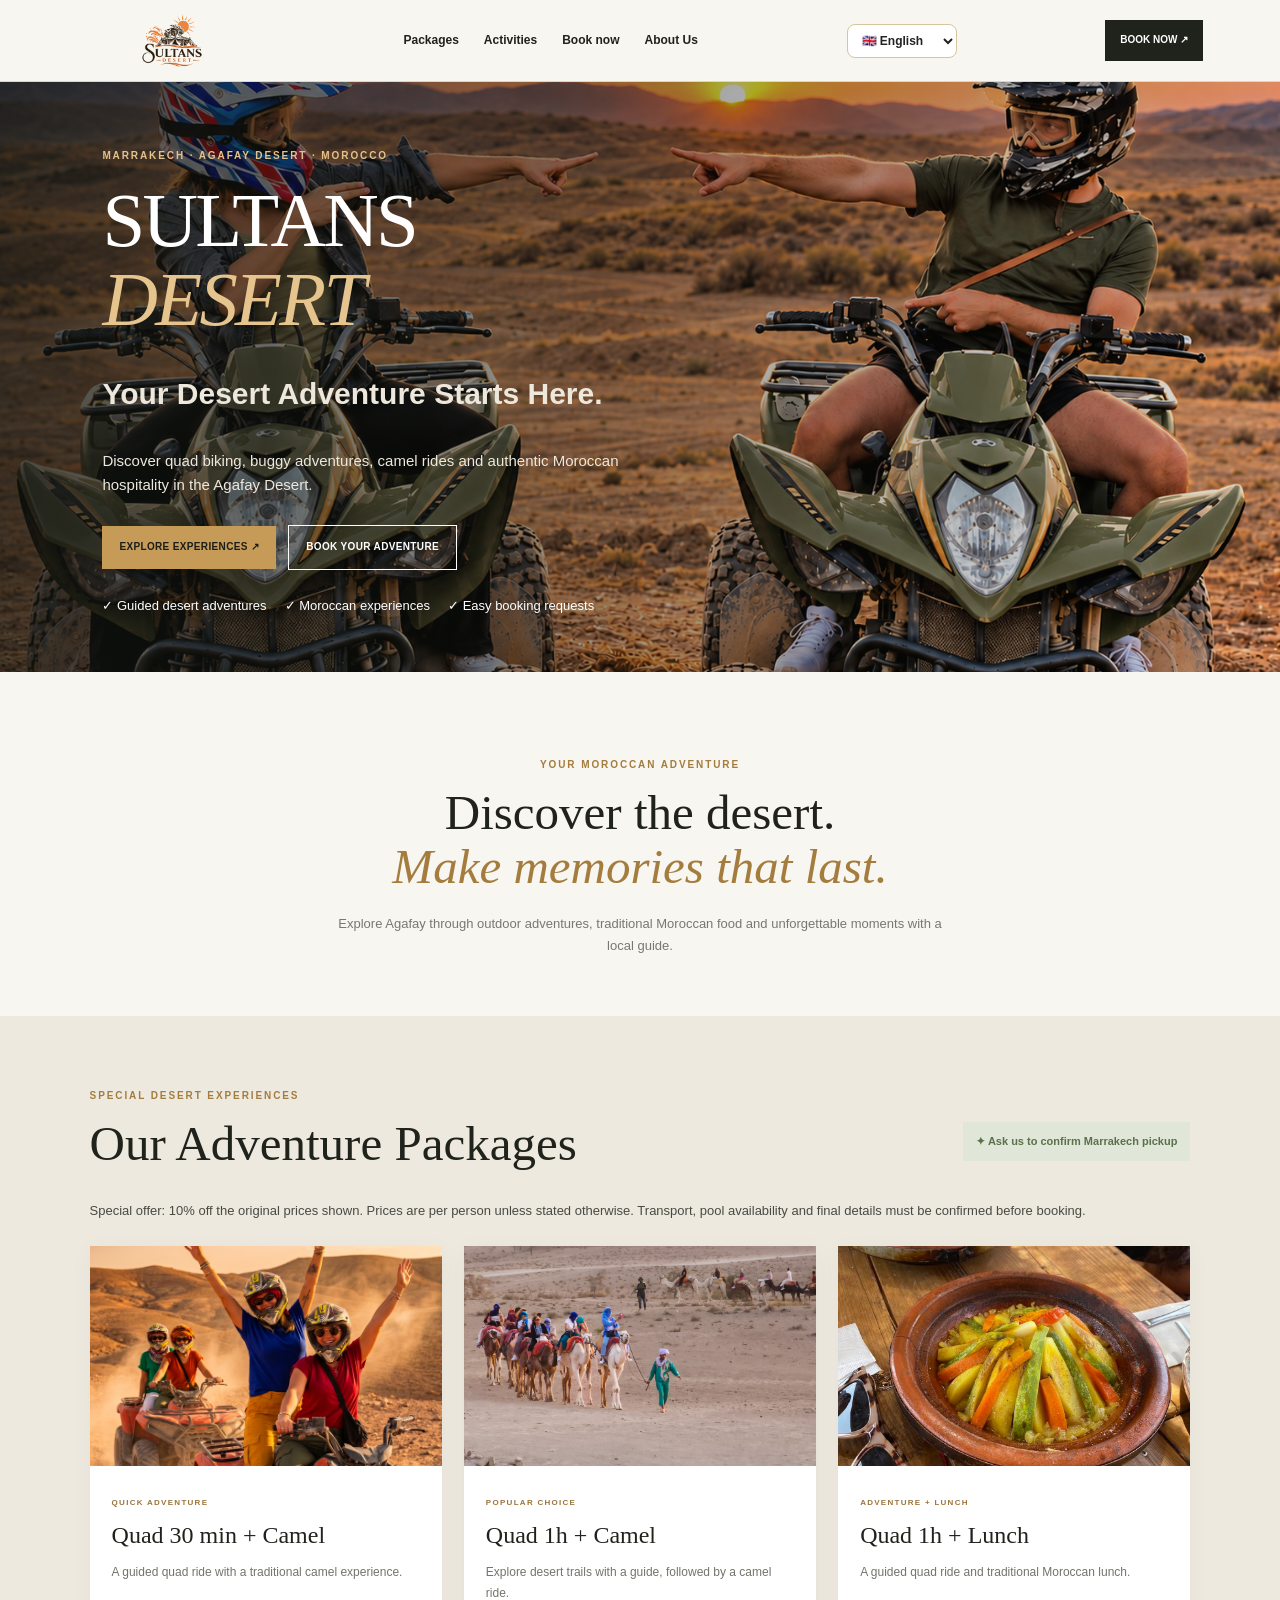
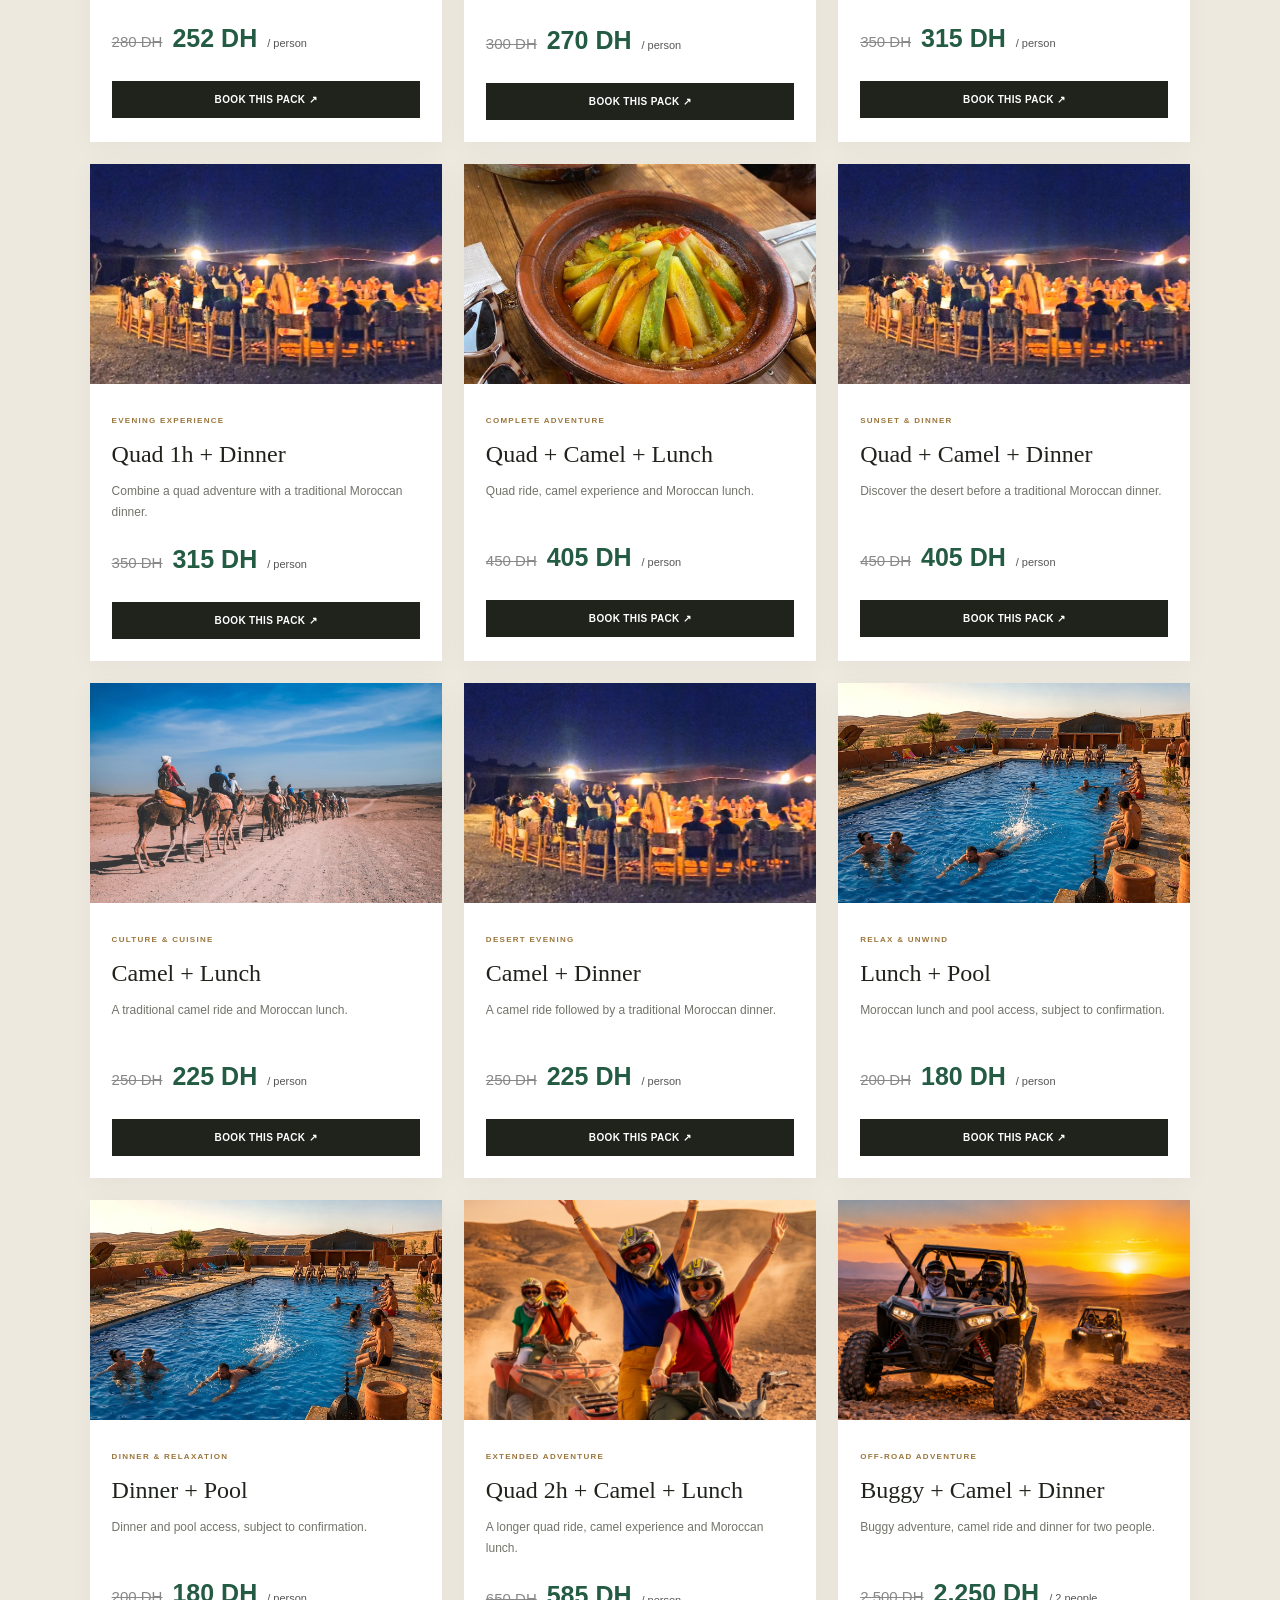
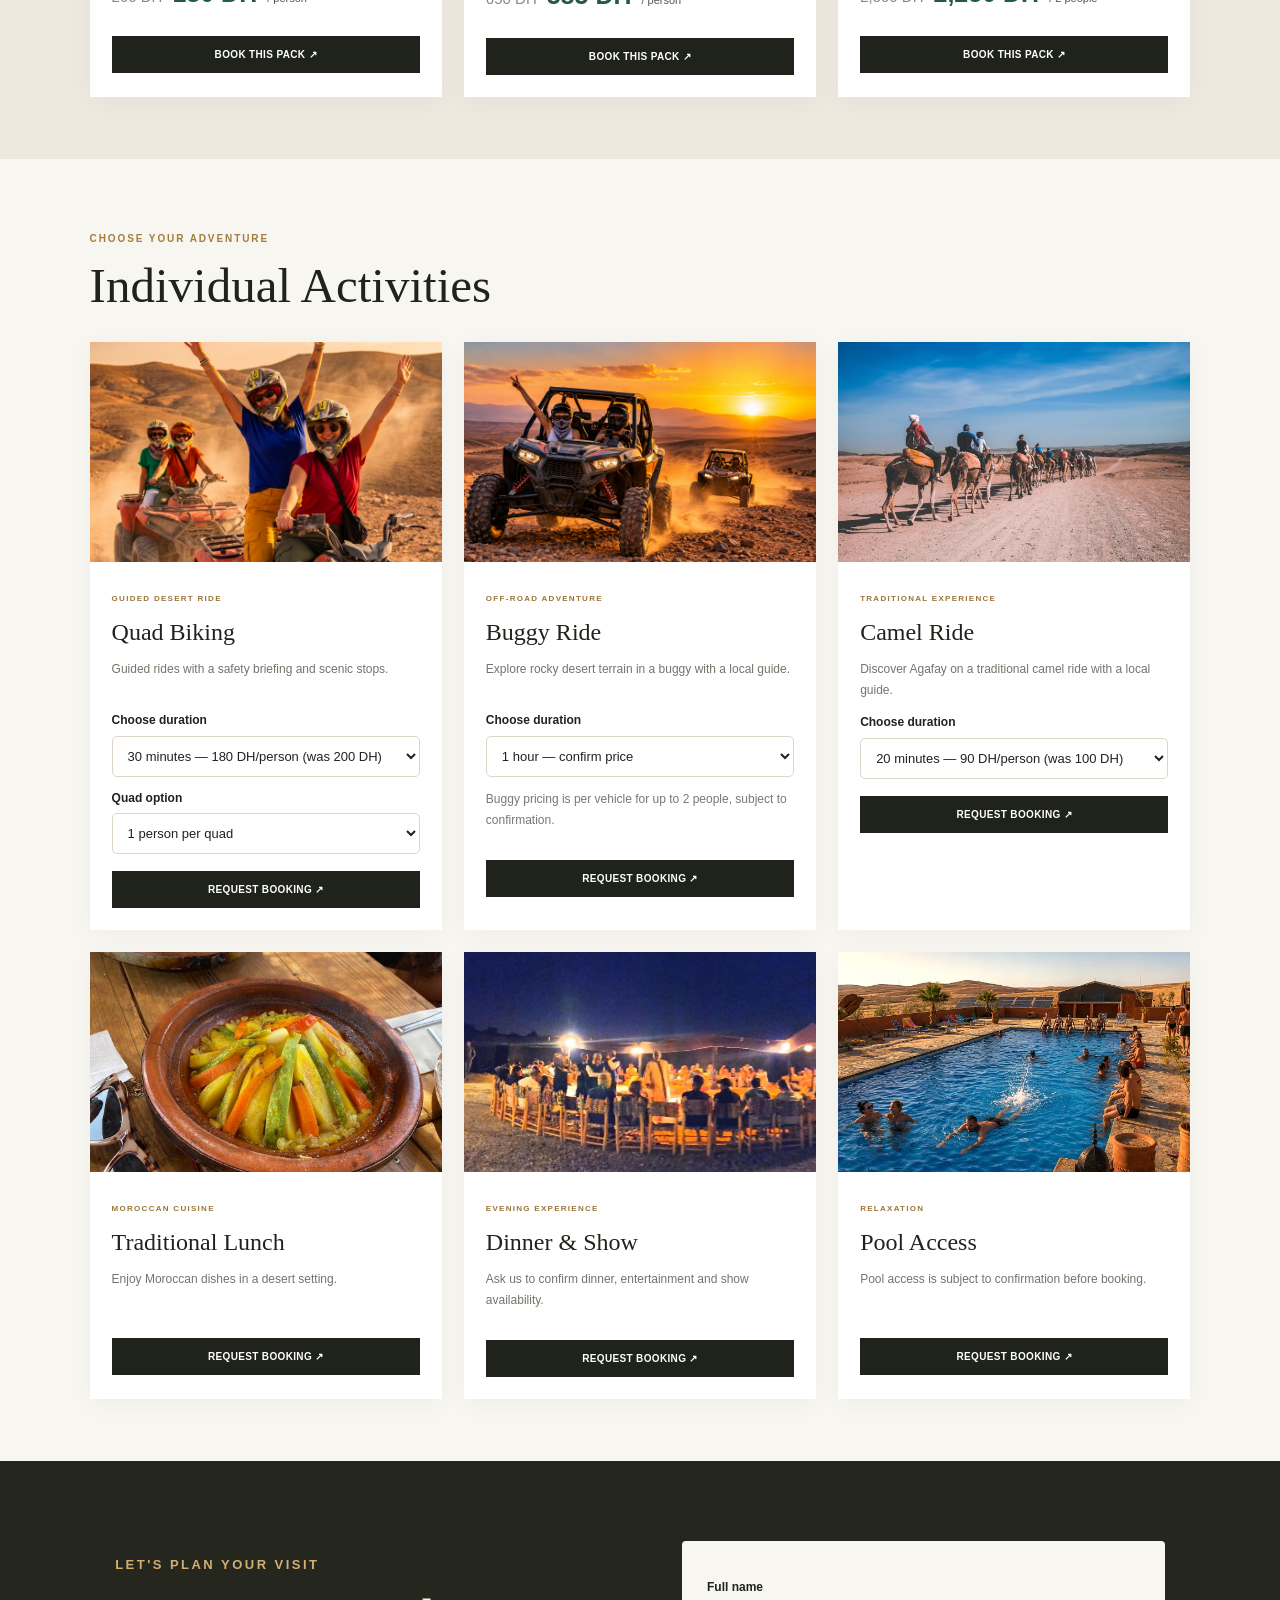
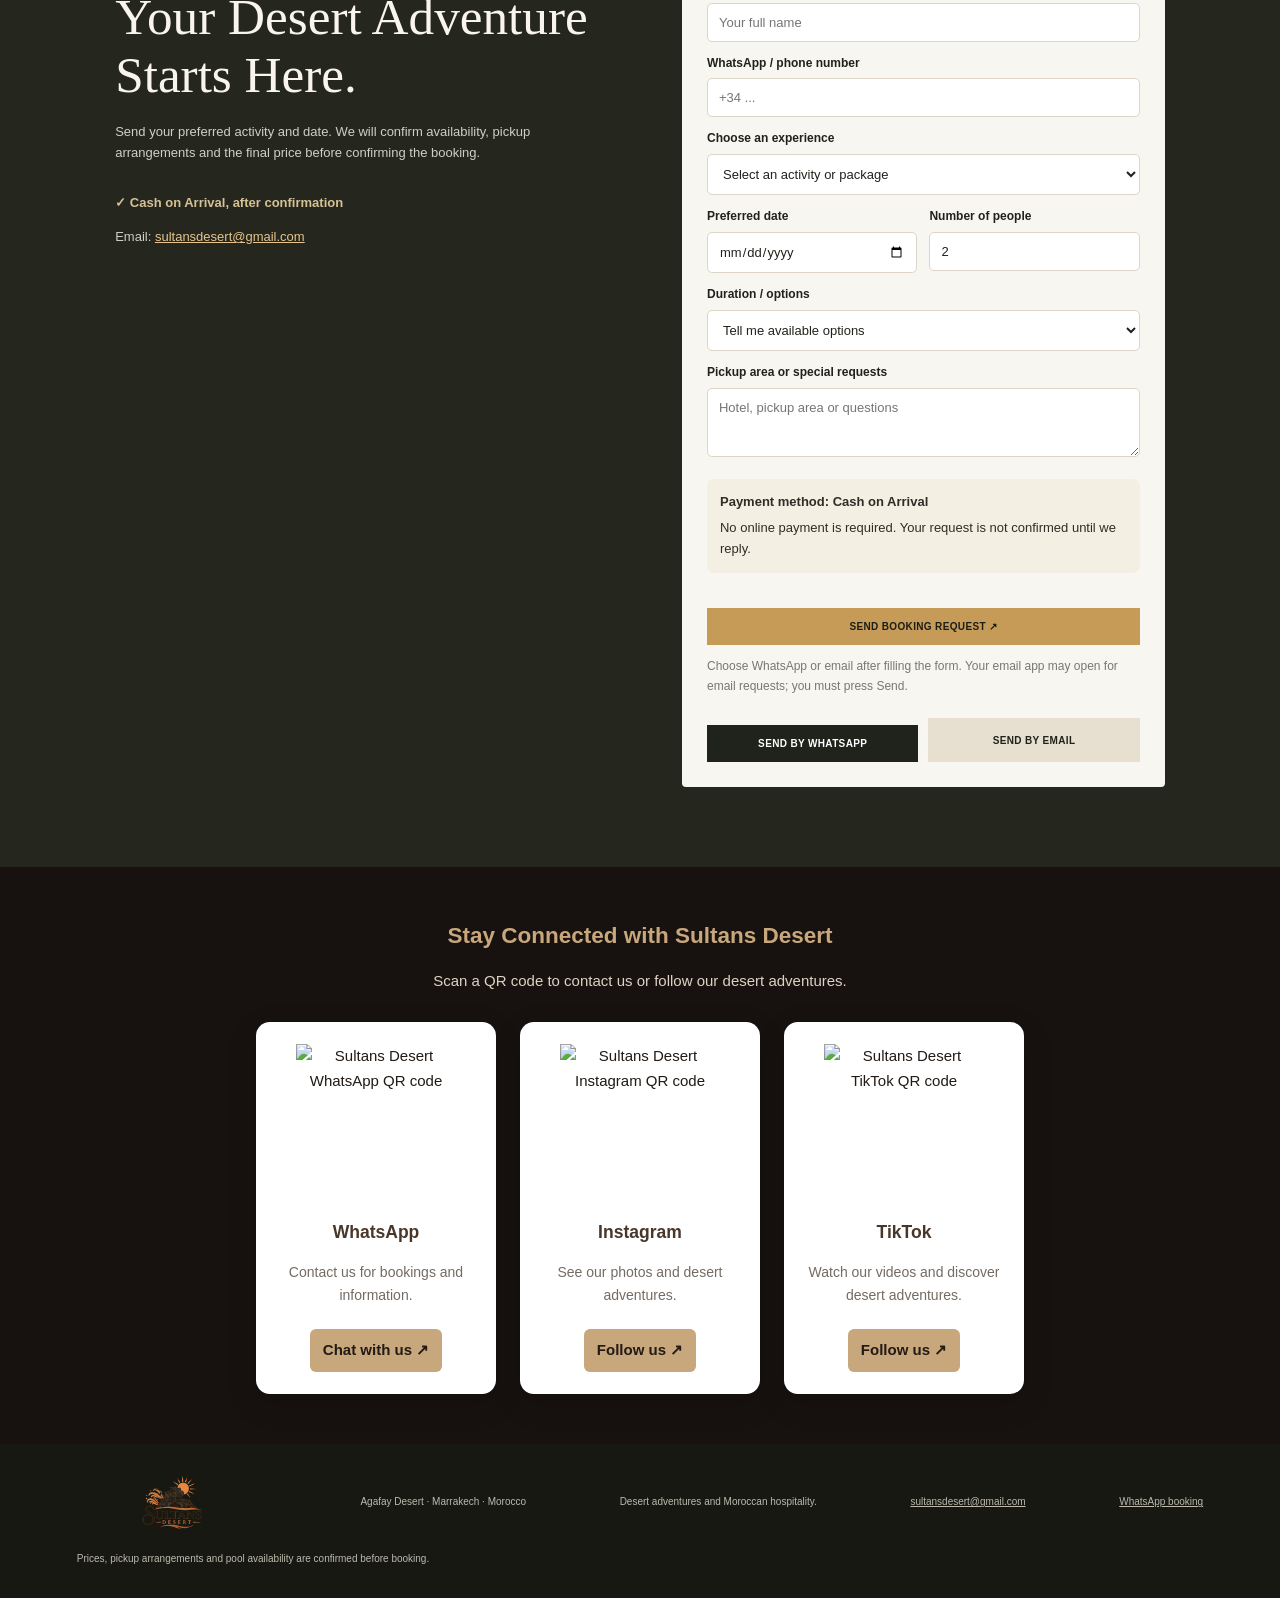
==== commit 6f6cc25a: "Update index.html" ====
--- a/index.html
+++ b/index.html
@@ -1,3 +1,4 @@
+
 <!doctype html>
 <html lang="en">
 <head>
@@ -49,6 +50,91 @@
     html[dir="rtl"] .section-head {
       direction: rtl;
     }
+
+    /* Social QR codes */
+    .social-qr-section {
+      padding: 50px 20px;
+      text-align: center;
+      background: #17120f;
+      color: #fff;
+    }
+
+    .social-qr-section h2 {
+      color: #c7a77b;
+      margin: 0 0 10px;
+    }
+
+    .social-qr-section > p {
+      color: #ded2c5;
+      margin-bottom: 25px;
+    }
+
+    .social-qr-grid {
+      display: flex;
+      justify-content: center;
+      align-items: stretch;
+      flex-wrap: wrap;
+      gap: 24px;
+      max-width: 900px;
+      margin: 28px auto 0;
+    }
+
+    .social-qr-card {
+      box-sizing: border-box;
+      width: 240px;
+      max-width: 100%;
+      padding: 22px 18px;
+      background: #fff;
+      color: #211a15;
+      border-radius: 14px;
+      box-shadow: 0 10px 30px rgba(0, 0, 0, .15);
+    }
+
+    .social-qr-card img {
+      display: block;
+      width: 160px;
+      height: 160px;
+      max-width: 100%;
+      margin: 0 auto 14px;
+      object-fit: contain;
+    }
+
+    .social-qr-card h3 {
+      margin: 10px 0;
+      color: #49372a;
+    }
+
+    .social-qr-card p {
+      font-size: 14px;
+      color: #746b62;
+      min-height: 42px;
+    }
+
+    .social-qr-card a {
+      display: inline-block;
+      margin-top: 8px;
+      padding: 9px 13px;
+      border-radius: 6px;
+      background: #c7a77b;
+      color: #211a15;
+      font-weight: bold;
+      text-decoration: none;
+    }
+
+    .social-qr-card a:hover {
+      opacity: .85;
+    }
+
+    @media (max-width: 560px) {
+      .social-qr-grid {
+        gap: 16px;
+      }
+
+      .social-qr-card {
+        width: 100%;
+        max-width: 300px;
+      }
+    }
   </style>
 </head>
 
@@ -61,11 +147,11 @@
   </a>
 
   <nav aria-label="Main navigation">
-  <a href="#packs">Packages</a>
-  <a href="#activities">Activities</a>
-  <a href="#booking">Book now</a>
-  <a href="about.html">About Us</a>
-</nav>
+    <a href="#packs">Packages</a>
+    <a href="#activities">Activities</a>
+    <a href="#booking">Book now</a>
+    <a href="about.html">About Us</a>
+  </nav>
 
   <label class="language-picker" aria-label="Choose language">
     <span class="sr-only">Language</span>
@@ -446,6 +532,60 @@
       </div>
     </form>
   </section>
+
+  <!-- Social media QR codes -->
+  <section class="social-qr-section" aria-labelledby="social-qr-title">
+    <h2 id="social-qr-title">Stay Connected with Sultans Desert</h2>
+    <p>Scan a QR code to contact us or follow our desert adventures.</p>
+
+    <div class="social-qr-grid">
+      <article class="social-qr-card">
+        <img
+          src="https://api.qrserver.com/v1/create-qr-code/?size=200x200&amp;data=https%3A%2F%2Fwa.me%2F212660733375"
+          alt="Sultans Desert WhatsApp QR code"
+          width="160"
+          height="160"
+          loading="lazy"
+        >
+        <h3>WhatsApp</h3>
+        <p>Contact us for bookings and information.</p>
+        <a href="https://wa.me/212660733375"
+           target="_blank"
+           rel="noopener noreferrer">Chat with us ↗</a>
+      </article>
+
+      <article class="social-qr-card">
+        <img
+          src="https://api.qrserver.com/v1/create-qr-code/?size=200x200&amp;data=https%3A%2F%2Fwww.instagram.com%2Fsultansdesert%2F"
+          alt="Sultans Desert Instagram QR code"
+          width="160"
+          height="160"
+          loading="lazy"
+        >
+        <h3>Instagram</h3>
+        <p>See our photos and desert adventures.</p>
+        <a href="https://www.instagram.com/sultansdesert/"
+           target="_blank"
+           rel="noopener noreferrer">Follow us ↗</a>
+      </article>
+
+      <article class="social-qr-card">
+        <img
+          src="https://api.qrserver.com/v1/create-qr-code/?size=200x200&amp;data=https%3A%2F%2Fwww.tiktok.com%2F%40sultansdesert"
+          alt="Sultans Desert TikTok QR code"
+          width="160"
+          height="160"
+          loading="lazy"
+        >
+        <h3>TikTok</h3>
+        <p>Watch our videos and discover desert adventures.</p>
+        <a href="https://www.tiktok.com/@sultansdesert"
+           target="_blank"
+           rel="noopener noreferrer">Follow us ↗</a>
+      </article>
+    </div>
+  </section>
+
 </main>
 
 <footer>
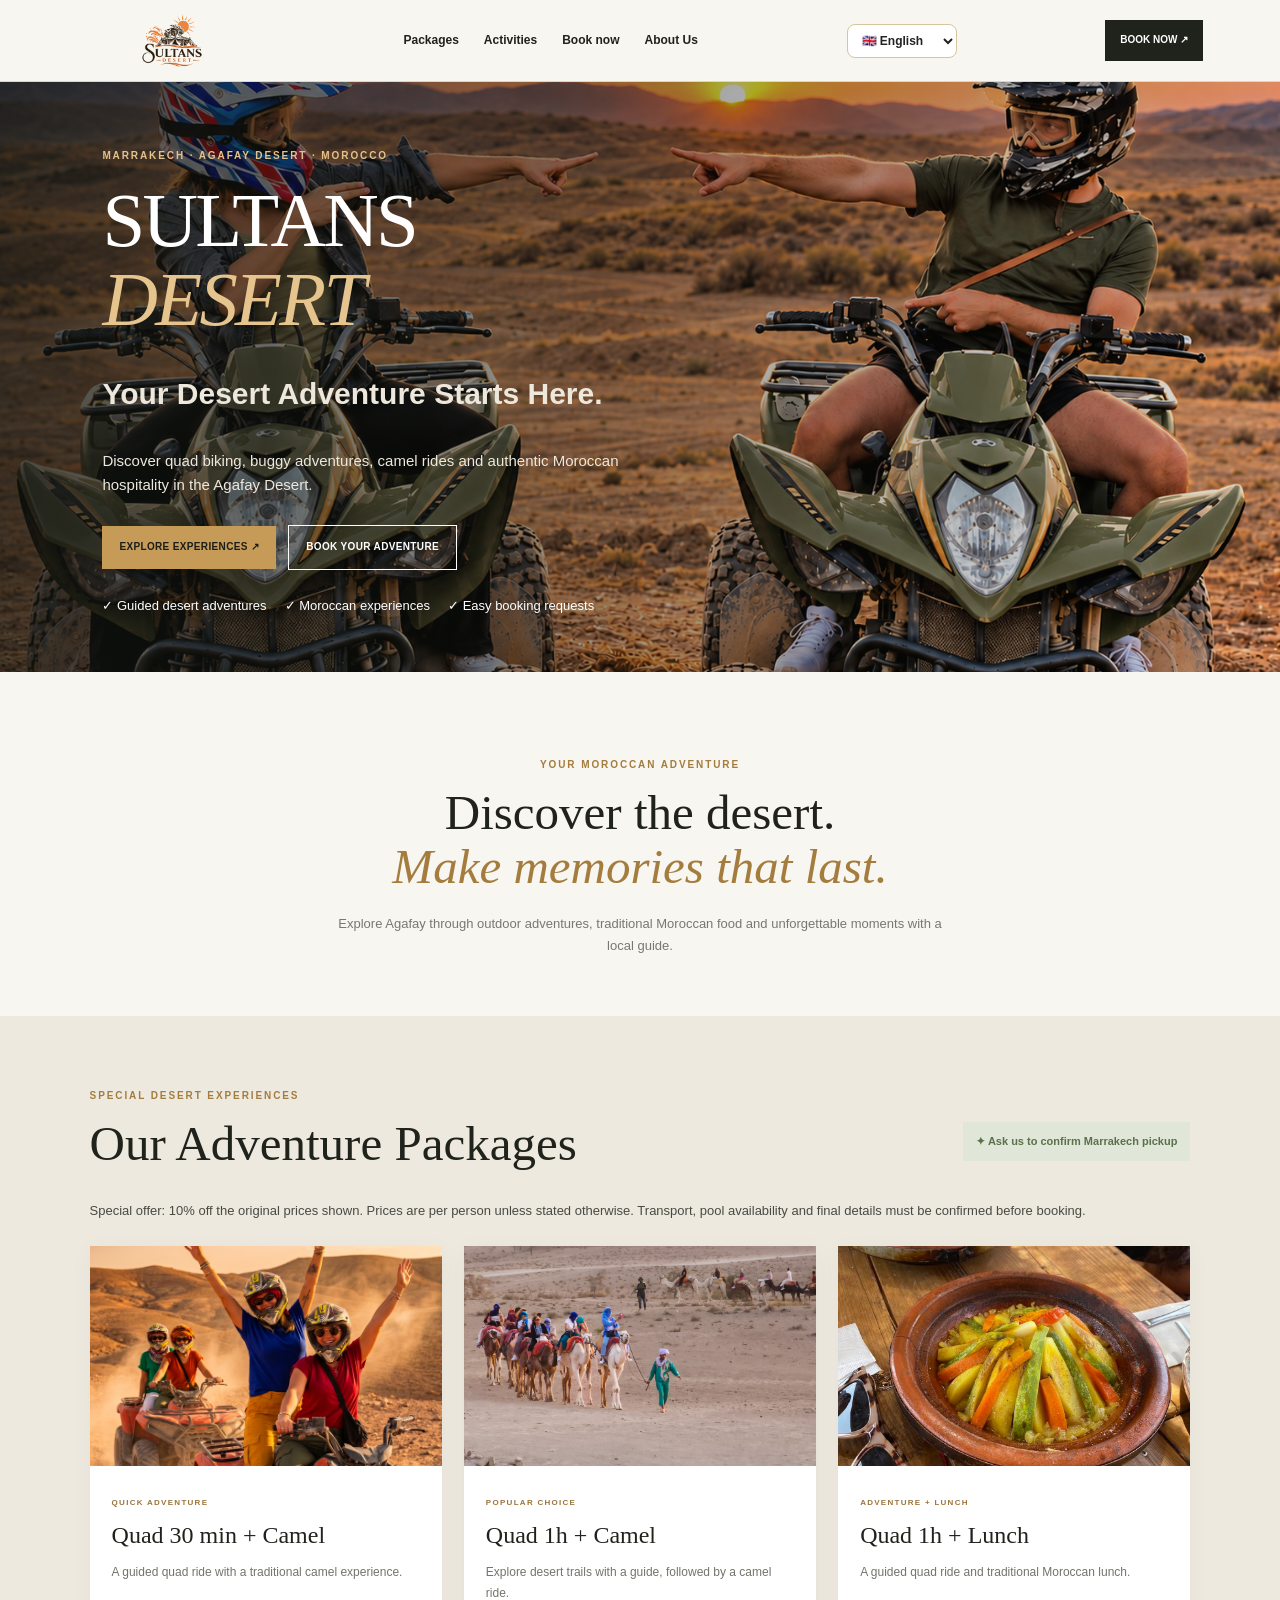
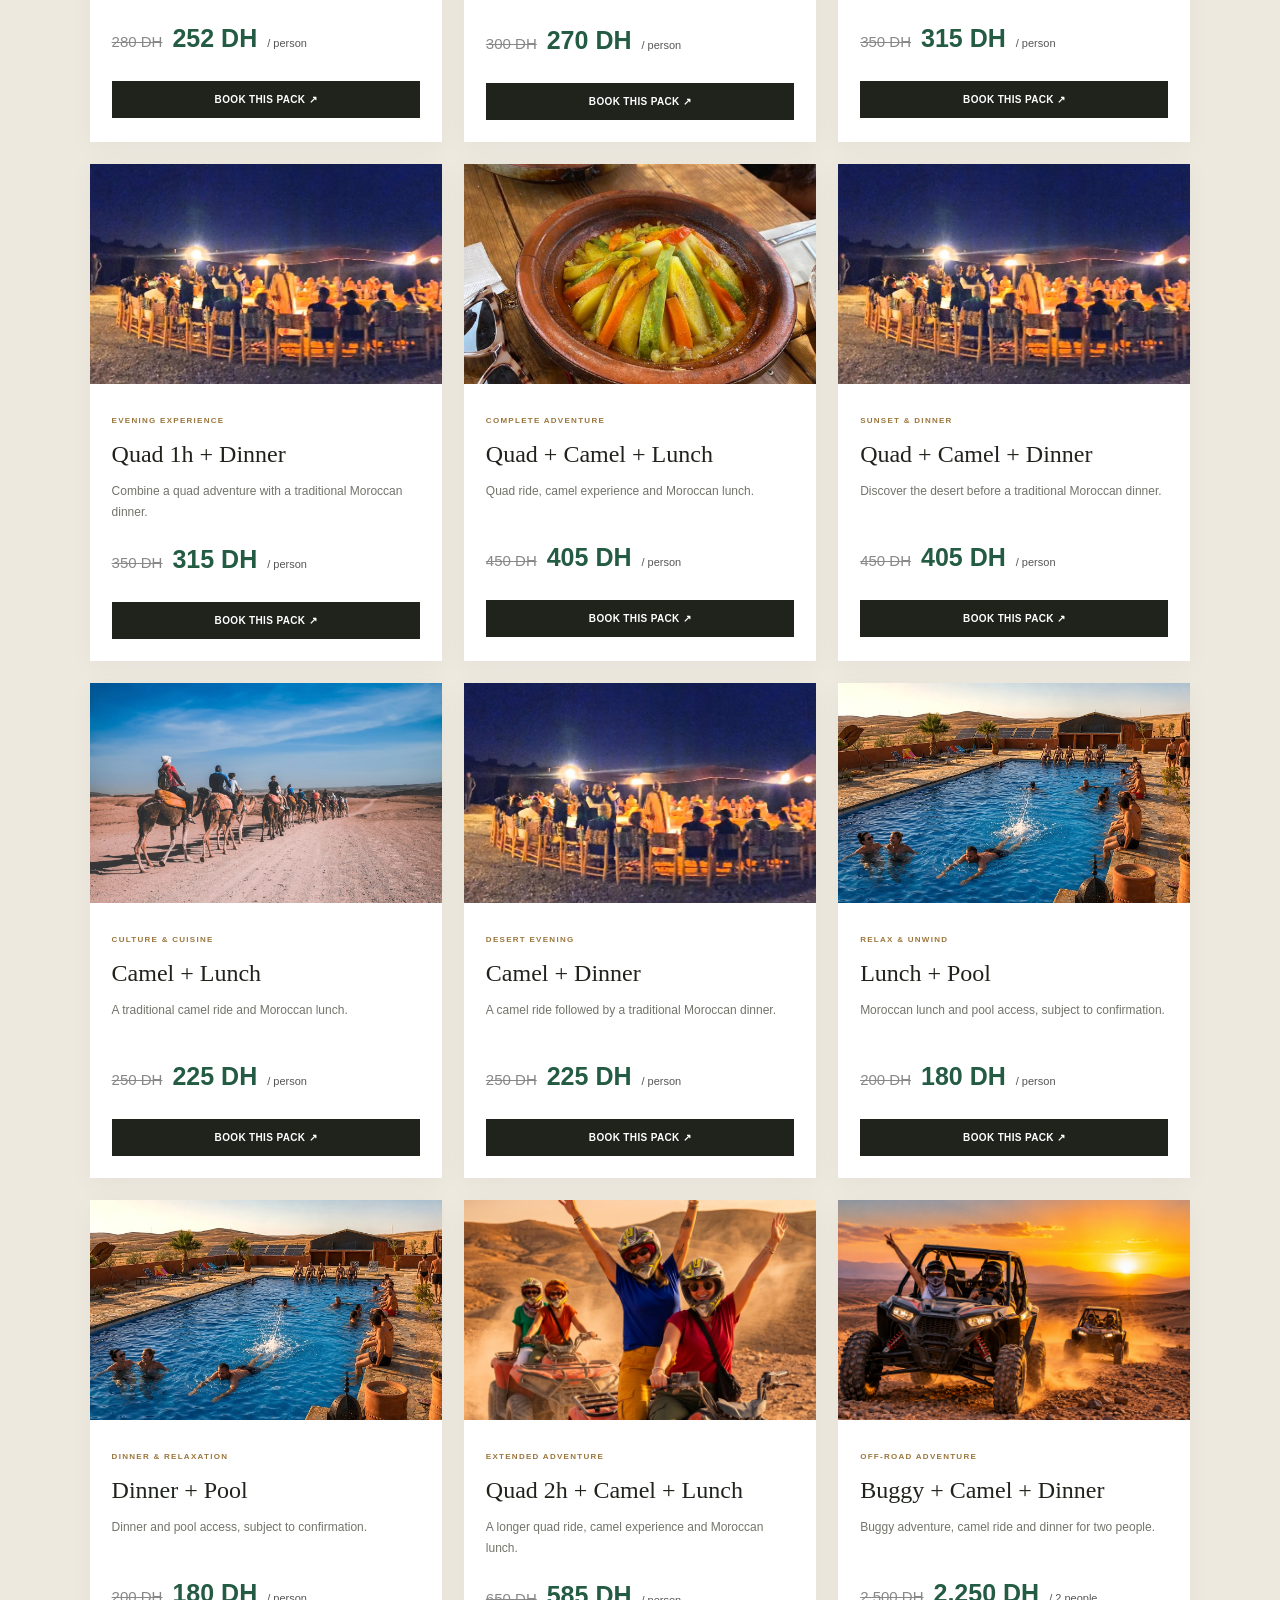
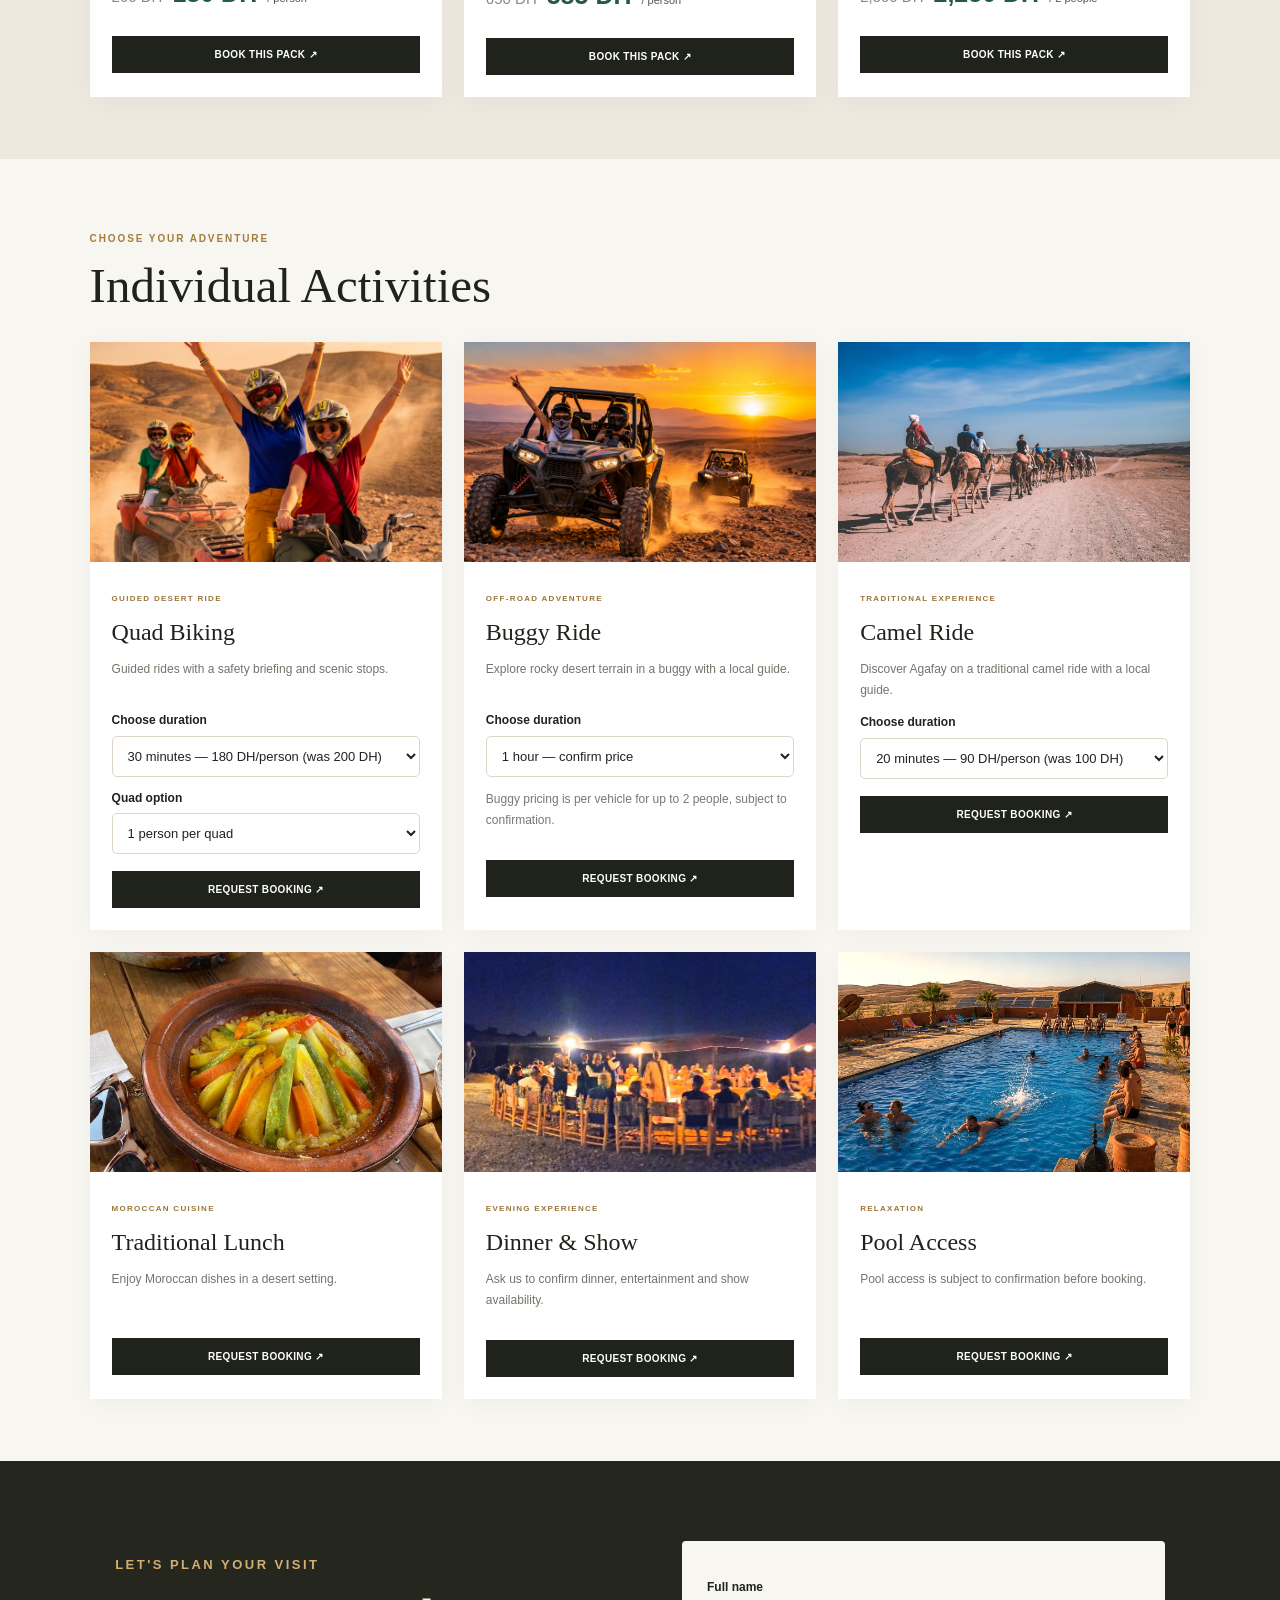
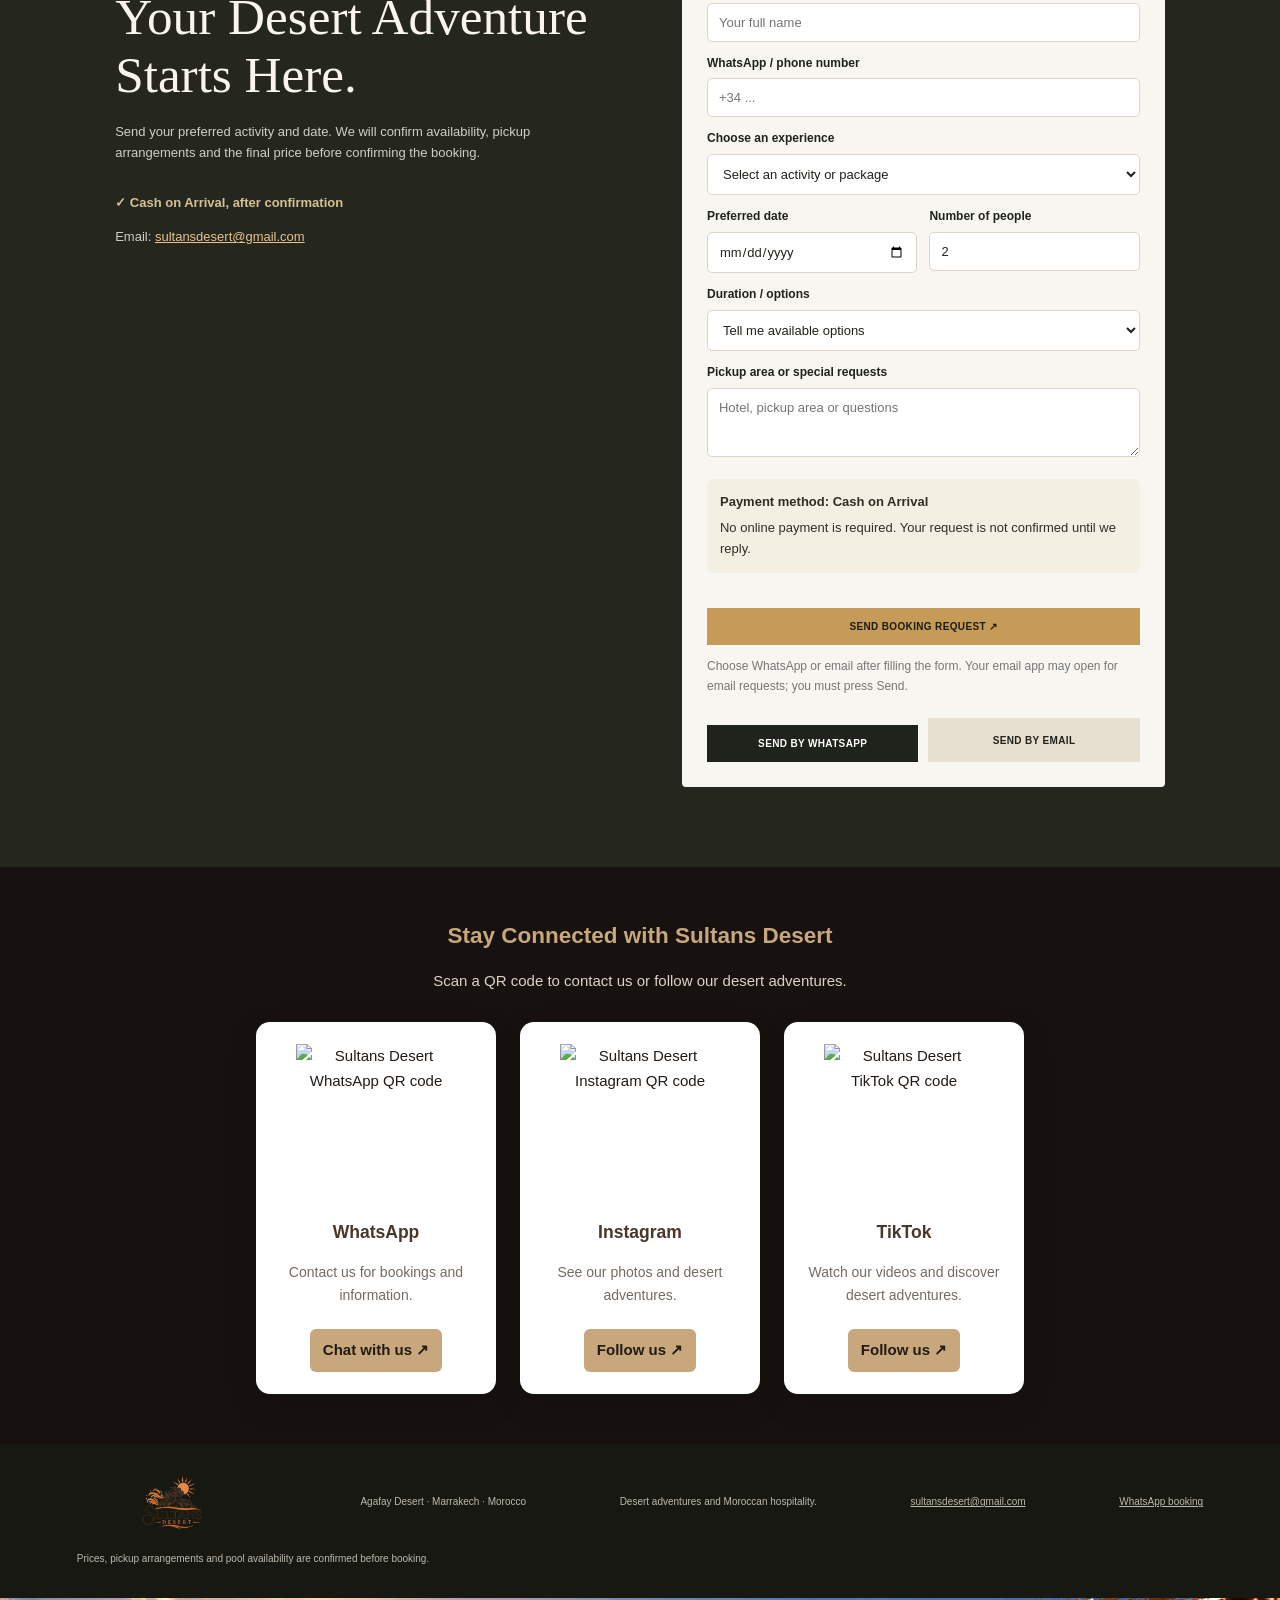
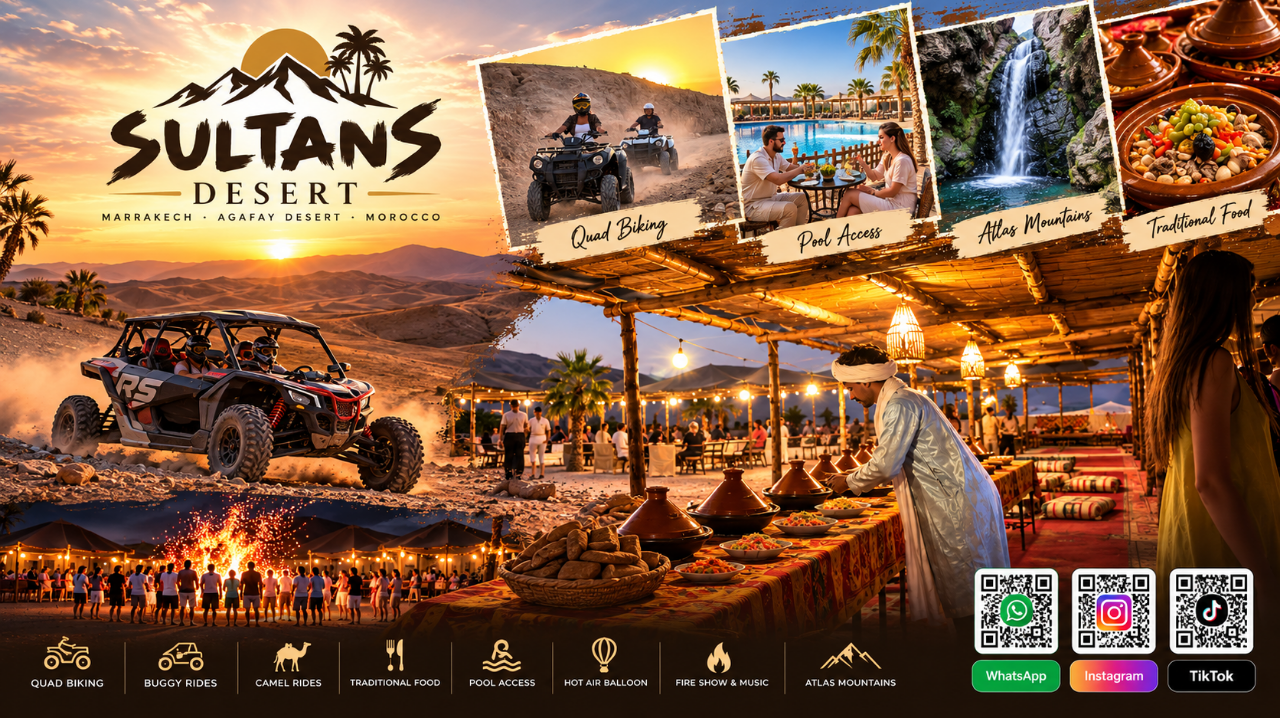
==== commit 3b91fa07: "Add desert banner section to index.html Added a new section for the desert banner image with respons" ====
--- a/index.html
+++ b/index.html
@@ -135,6 +135,30 @@
         max-width: 300px;
       }
     }
+
+    /* Bottom Sultans Desert photo banner */
+    .desert-banner {
+      width: 100%;
+      margin: 0 auto;
+      overflow: hidden;
+      line-height: 0;
+      background: #17120f;
+    }
+
+    .desert-banner img {
+      display: block;
+      width: 100%;
+      height: auto;
+      max-height: 720px;
+      object-fit: cover;
+      object-position: center;
+    }
+
+    @media (max-width: 600px) {
+      .desert-banner img {
+        max-height: none;
+      }
+    }
   </style>
 </head>
 
@@ -180,9 +204,7 @@
     <div class="hero-copy">
       <p class="eyebrow">MARRAKECH · AGAFAY DESERT · MOROCCO</p>
       <h1>SULTANS<br><i>DESERT</i></h1>
-
       <p class="hero-tagline">Your Desert Adventure Starts Here.</p>
-
       <p>Discover quad biking, buggy adventures, camel rides and authentic Moroccan hospitality in the Agafay Desert.</p>
 
       <div class="hero-actions">
@@ -585,7 +607,6 @@
       </article>
     </div>
   </section>
-
 </main>
 
 <footer>
@@ -600,6 +621,17 @@
   <small>Prices, pickup arrangements and pool availability are confirmed before booking.</small>
 </footer>
 
+<!-- Bottom banner image -->
+<section class="desert-banner" aria-label="Sultans Desert adventures">
+  <img
+    src="./sultans-desert-banner.png"
+    alt="Sultans Desert adventures in Agafay: quad biking, buggy rides, Moroccan food and desert experiences"
+    loading="lazy"
+    width="1536"
+    height="1024"
+  >
+</section>
+
 <script src="script.js"></script>
 <script src="languages.js"></script>
 </body>
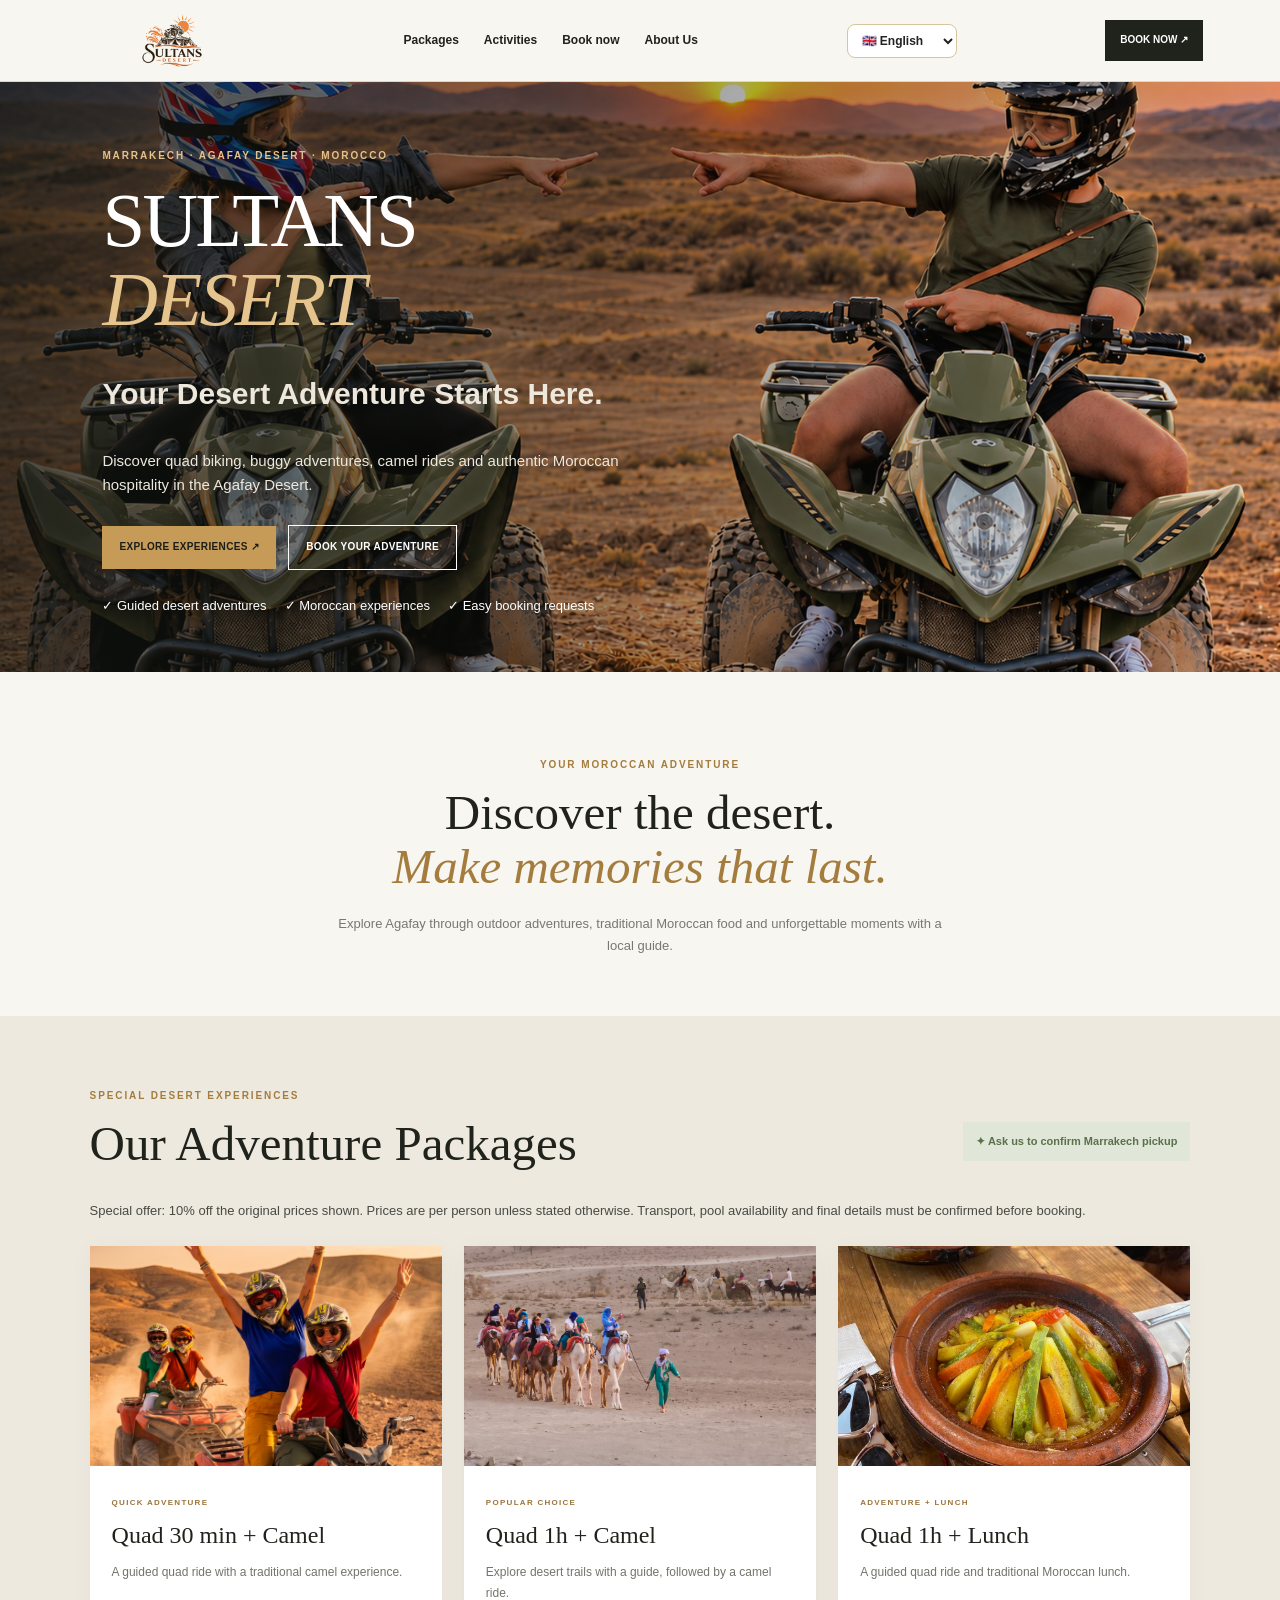
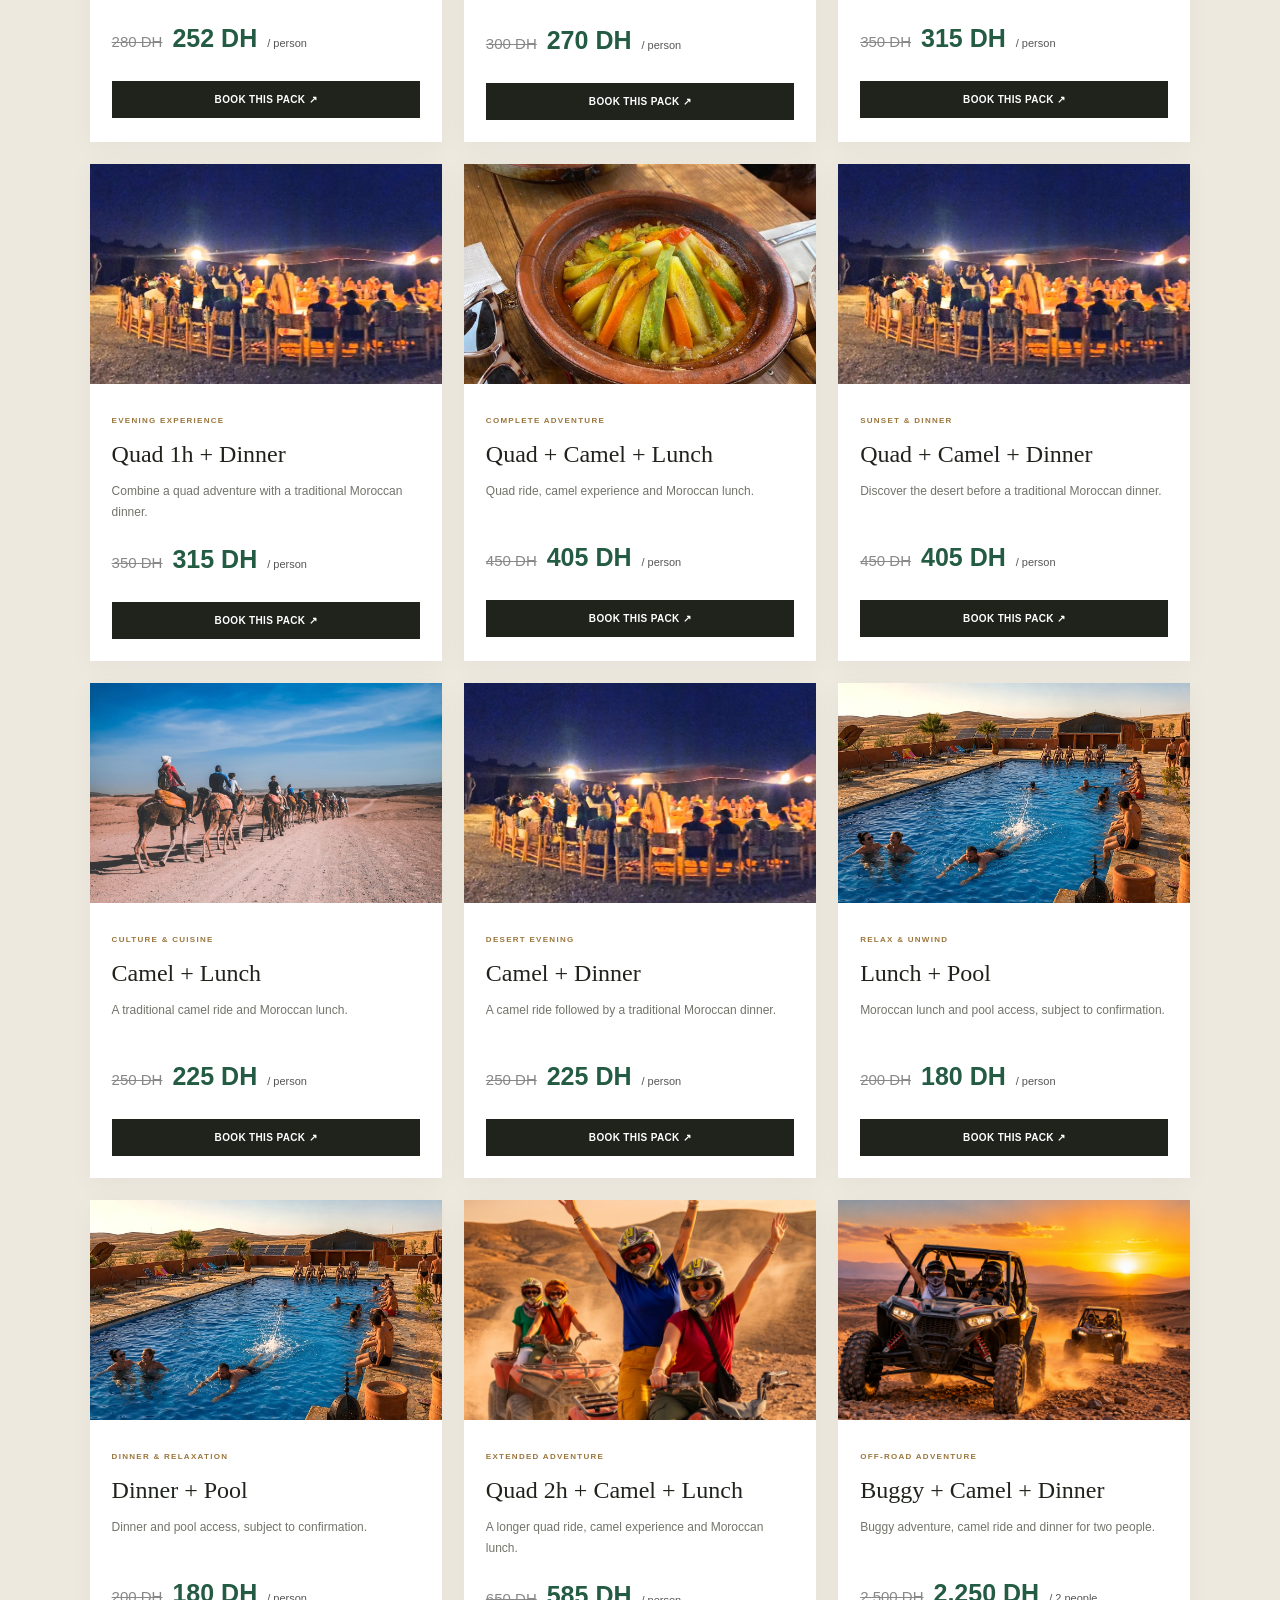
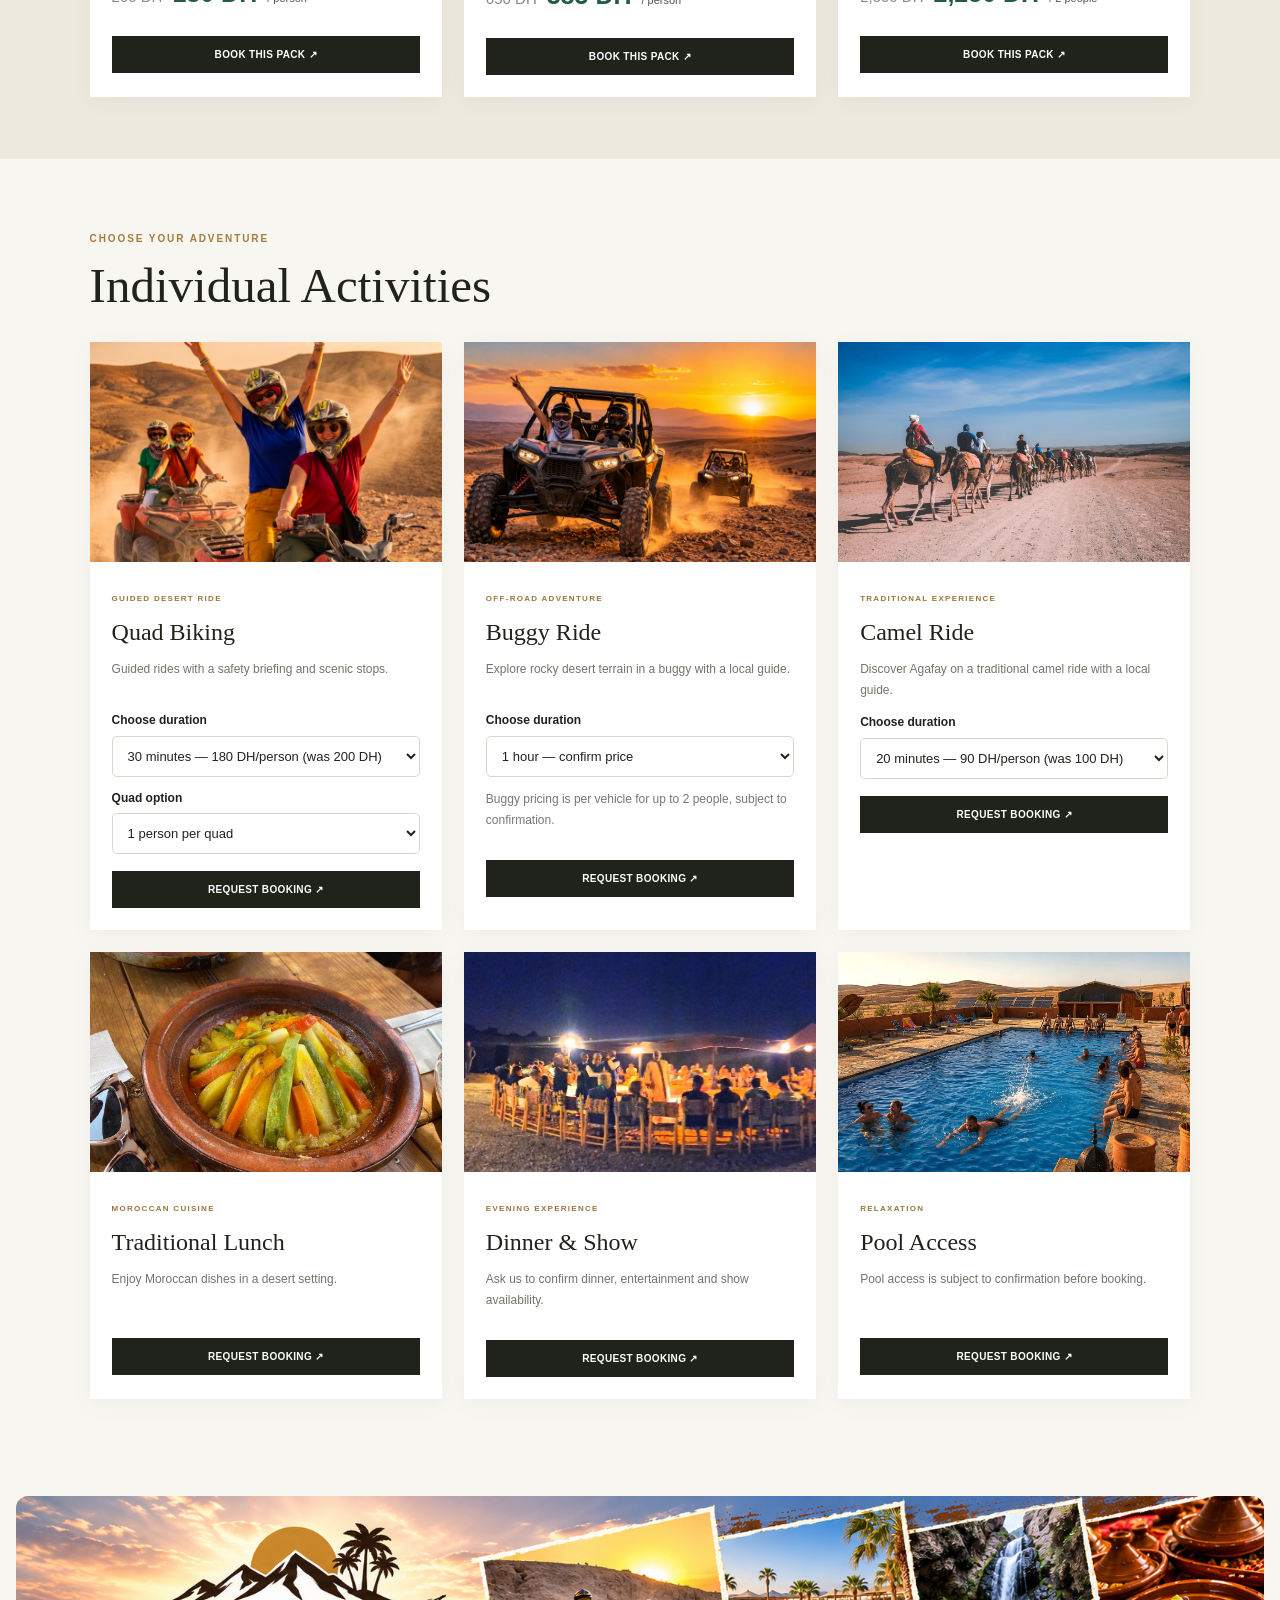
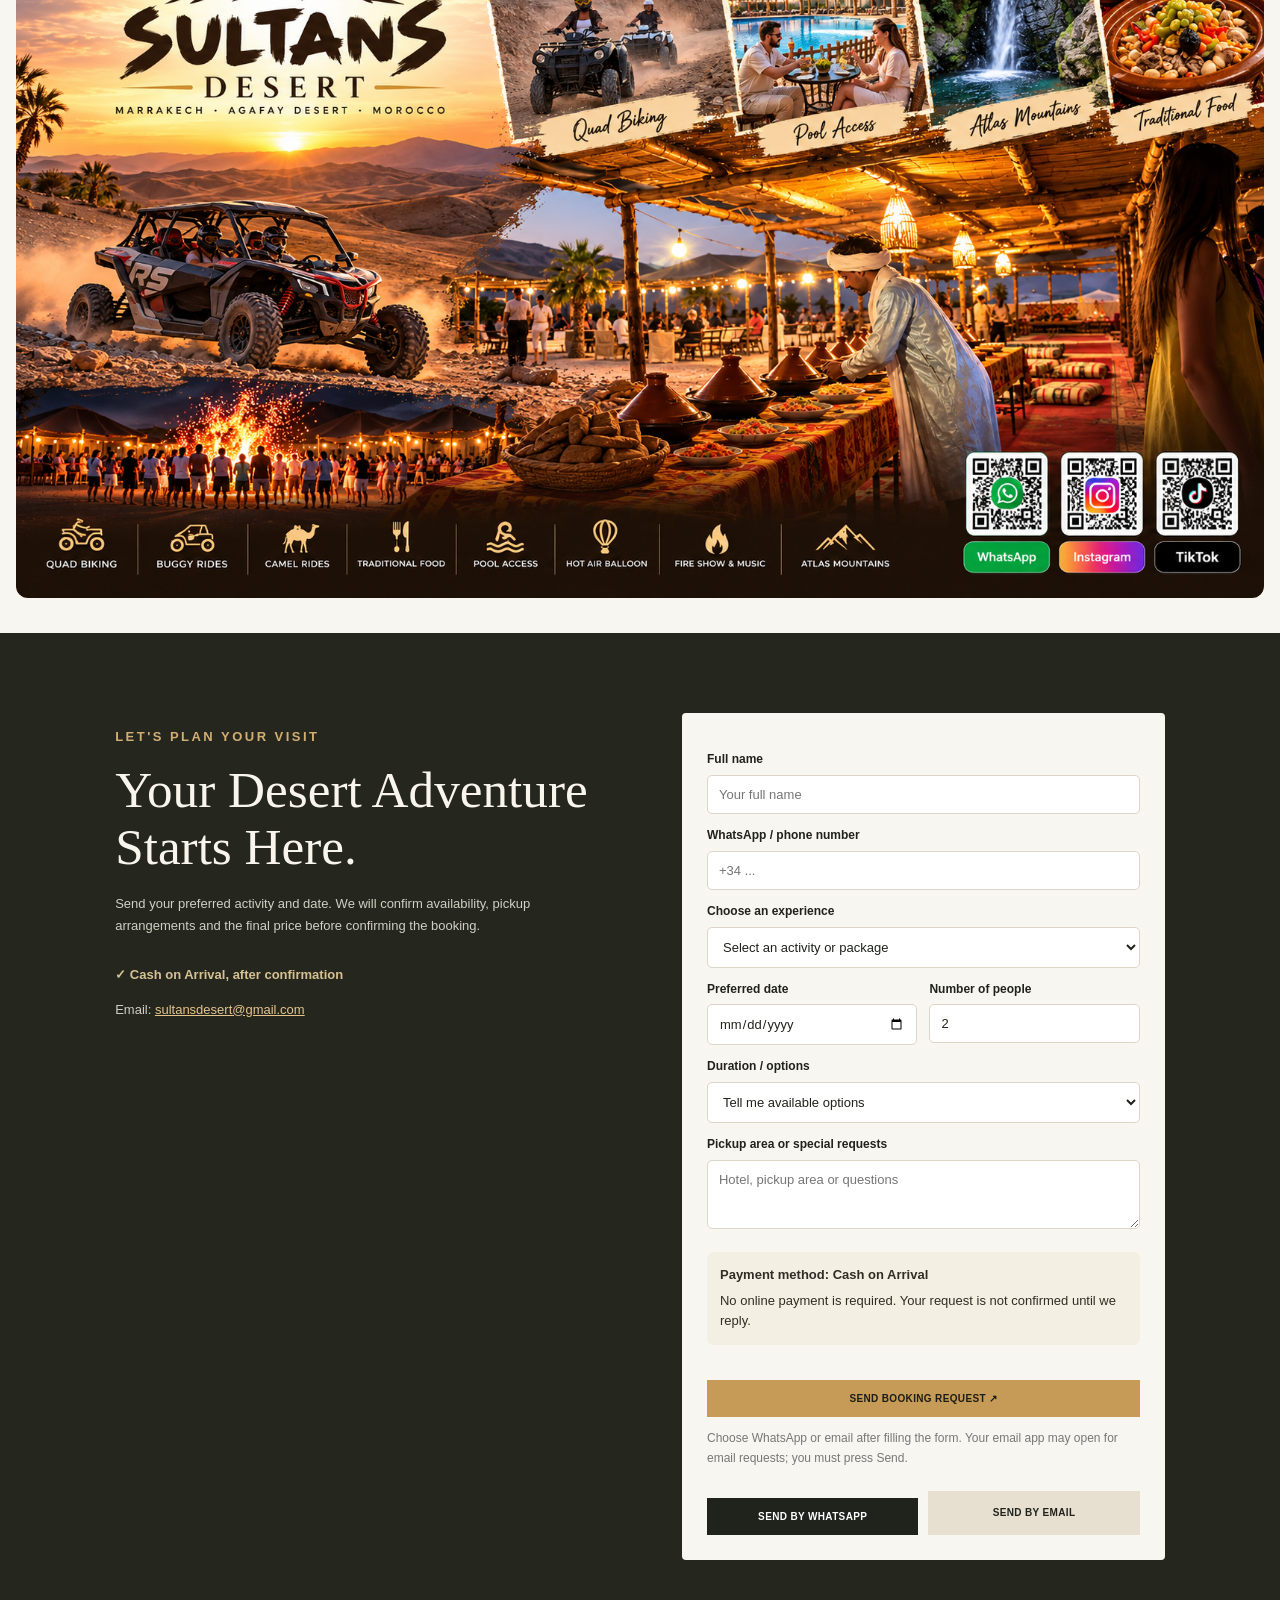
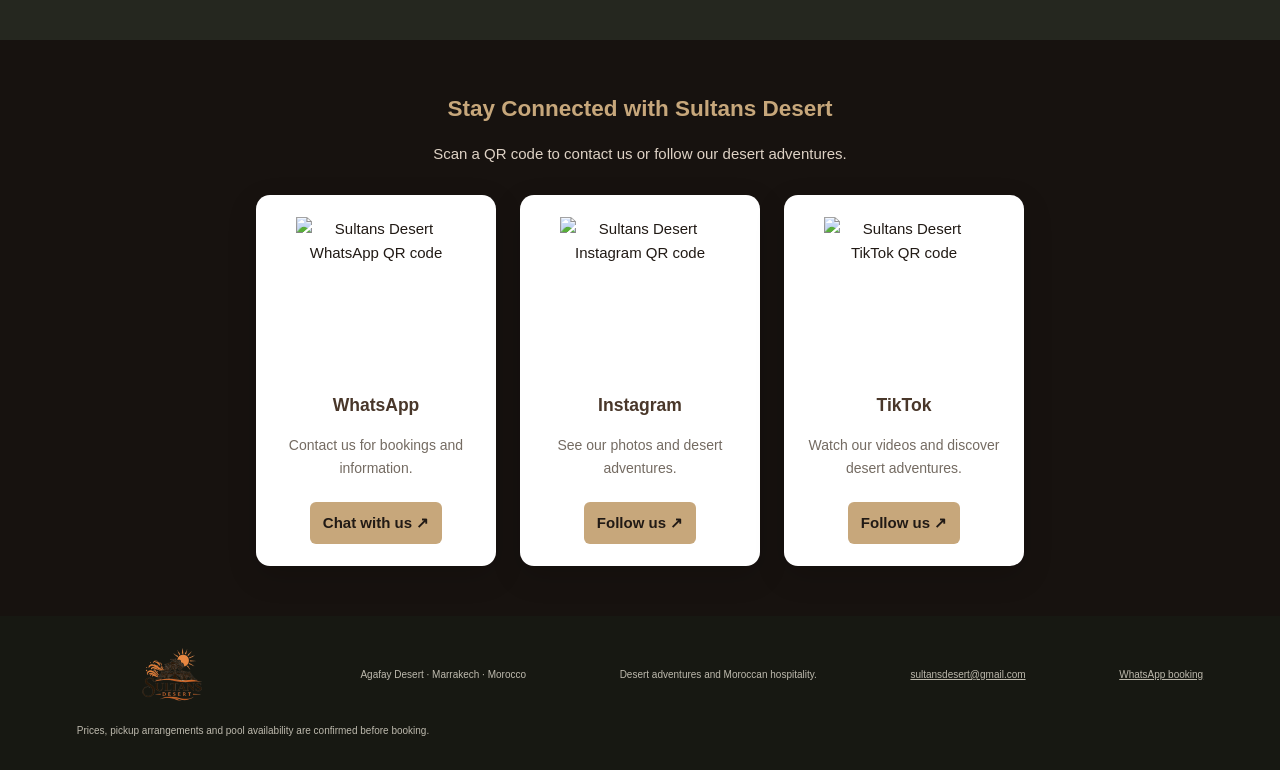
==== commit c30ce6ea: "Refactor Sultans Desert banner section in index.html Updated styles for the Sultans Desert banner an" ====
--- a/index.html
+++ b/index.html
@@ -1,4 +1,3 @@
-
 <!doctype html>
 <html lang="en">
 <head>
@@ -136,27 +135,33 @@
       }
     }
 
-    /* Bottom Sultans Desert photo banner */
+    /* Sultans Desert banner */
     .desert-banner {
       width: 100%;
-      margin: 0 auto;
+      max-width: 1400px;
+      margin: 35px auto;
+      padding: 0 16px;
+      box-sizing: border-box;
       overflow: hidden;
       line-height: 0;
-      background: #17120f;
     }
 
     .desert-banner img {
       display: block;
       width: 100%;
       height: auto;
-      max-height: 720px;
-      object-fit: cover;
-      object-position: center;
+      object-fit: contain;
+      border-radius: 12px;
     }
 
     @media (max-width: 600px) {
+      .desert-banner {
+        padding: 0 10px;
+        margin: 20px auto;
+      }
+
       .desert-banner img {
-        max-height: none;
+        border-radius: 8px;
       }
     }
   </style>
@@ -465,6 +470,17 @@
         </div>
       </article>
     </div>
+  </section>
+
+  <!-- SULTANS DESERT BANNER: before booking -->
+  <section class="desert-banner" aria-label="Sultans Desert adventures">
+    <img
+      src="./sultans-desert-banner.png"
+      alt="Sultans Desert adventures in Agafay: quad biking, buggy rides, camel rides and desert experiences"
+      loading="lazy"
+      width="1536"
+      height="1024"
+    >
   </section>
 
   <section id="booking" class="booking">
@@ -621,17 +637,6 @@
   <small>Prices, pickup arrangements and pool availability are confirmed before booking.</small>
 </footer>
 
-<!-- Bottom banner image -->
-<section class="desert-banner" aria-label="Sultans Desert adventures">
-  <img
-    src="./sultans-desert-banner.png"
-    alt="Sultans Desert adventures in Agafay: quad biking, buggy rides, Moroccan food and desert experiences"
-    loading="lazy"
-    width="1536"
-    height="1024"
-  >
-</section>
-
 <script src="script.js"></script>
 <script src="languages.js"></script>
 </body>
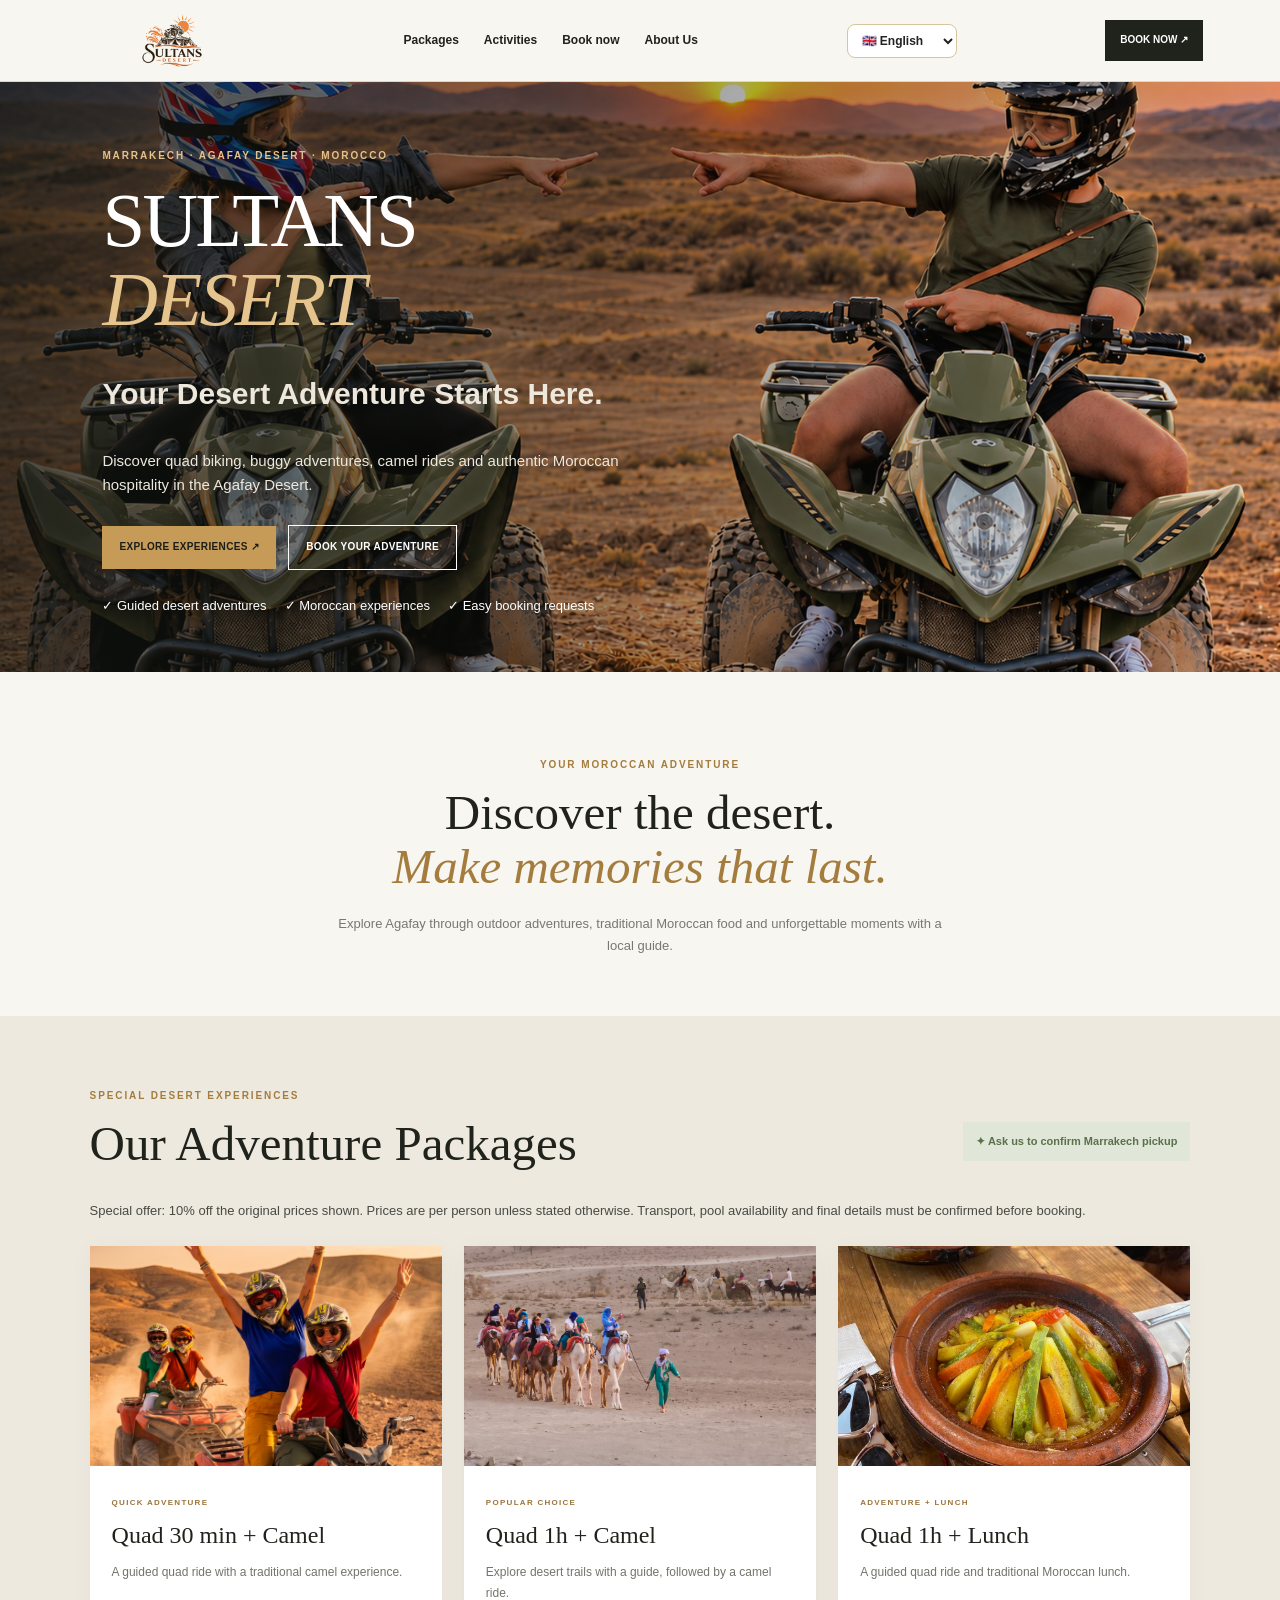
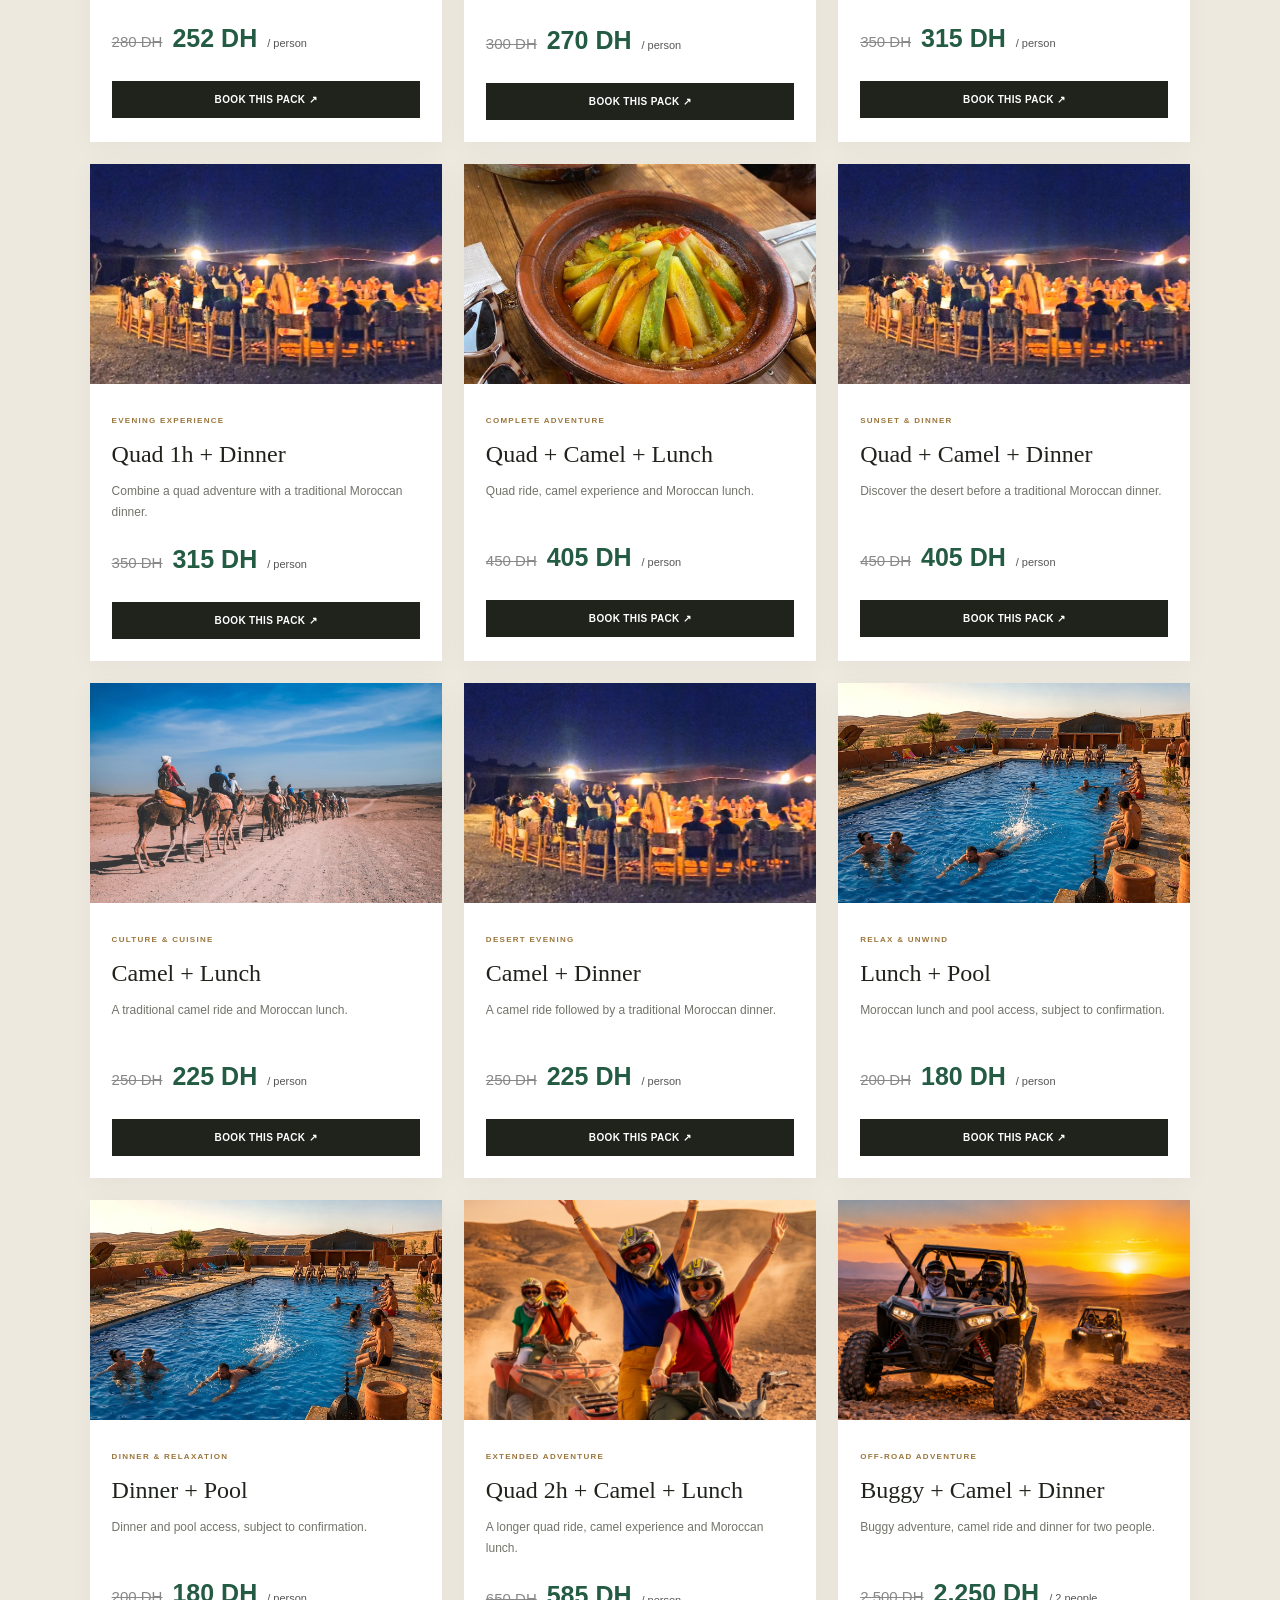
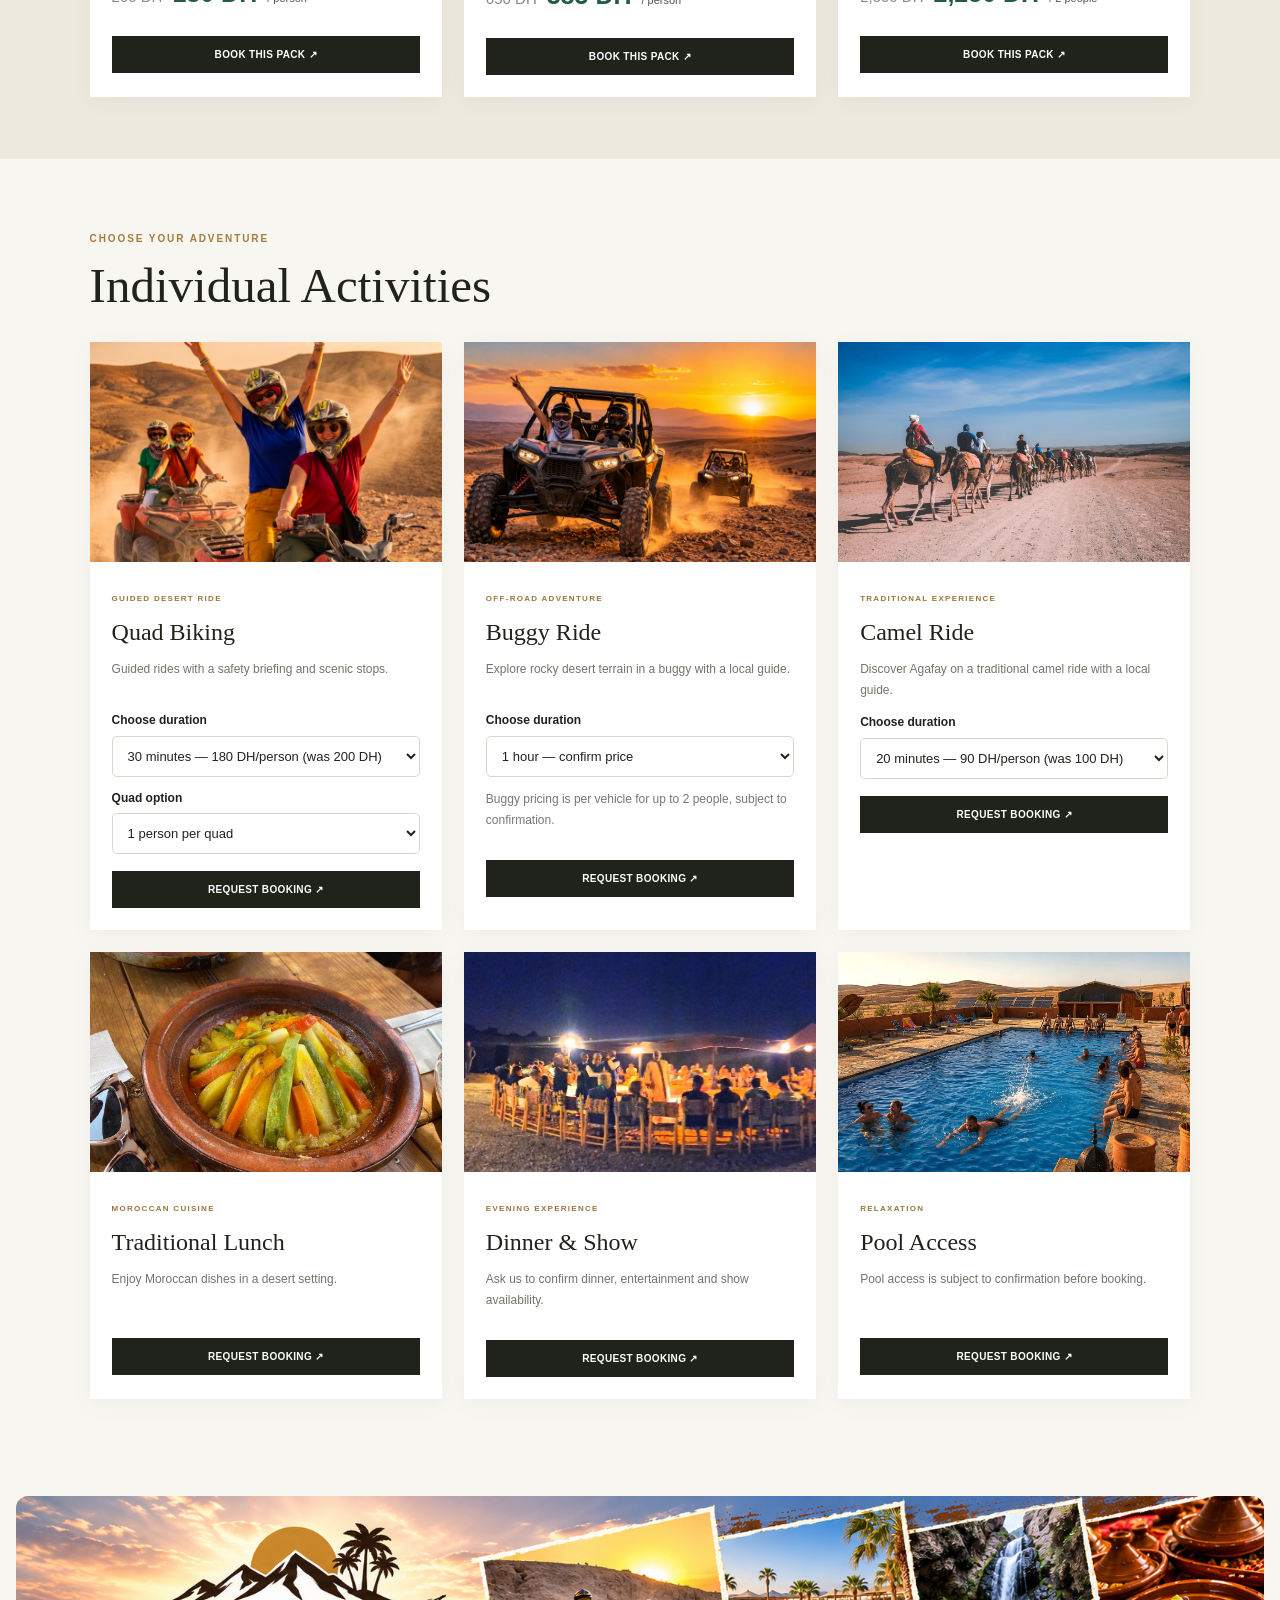
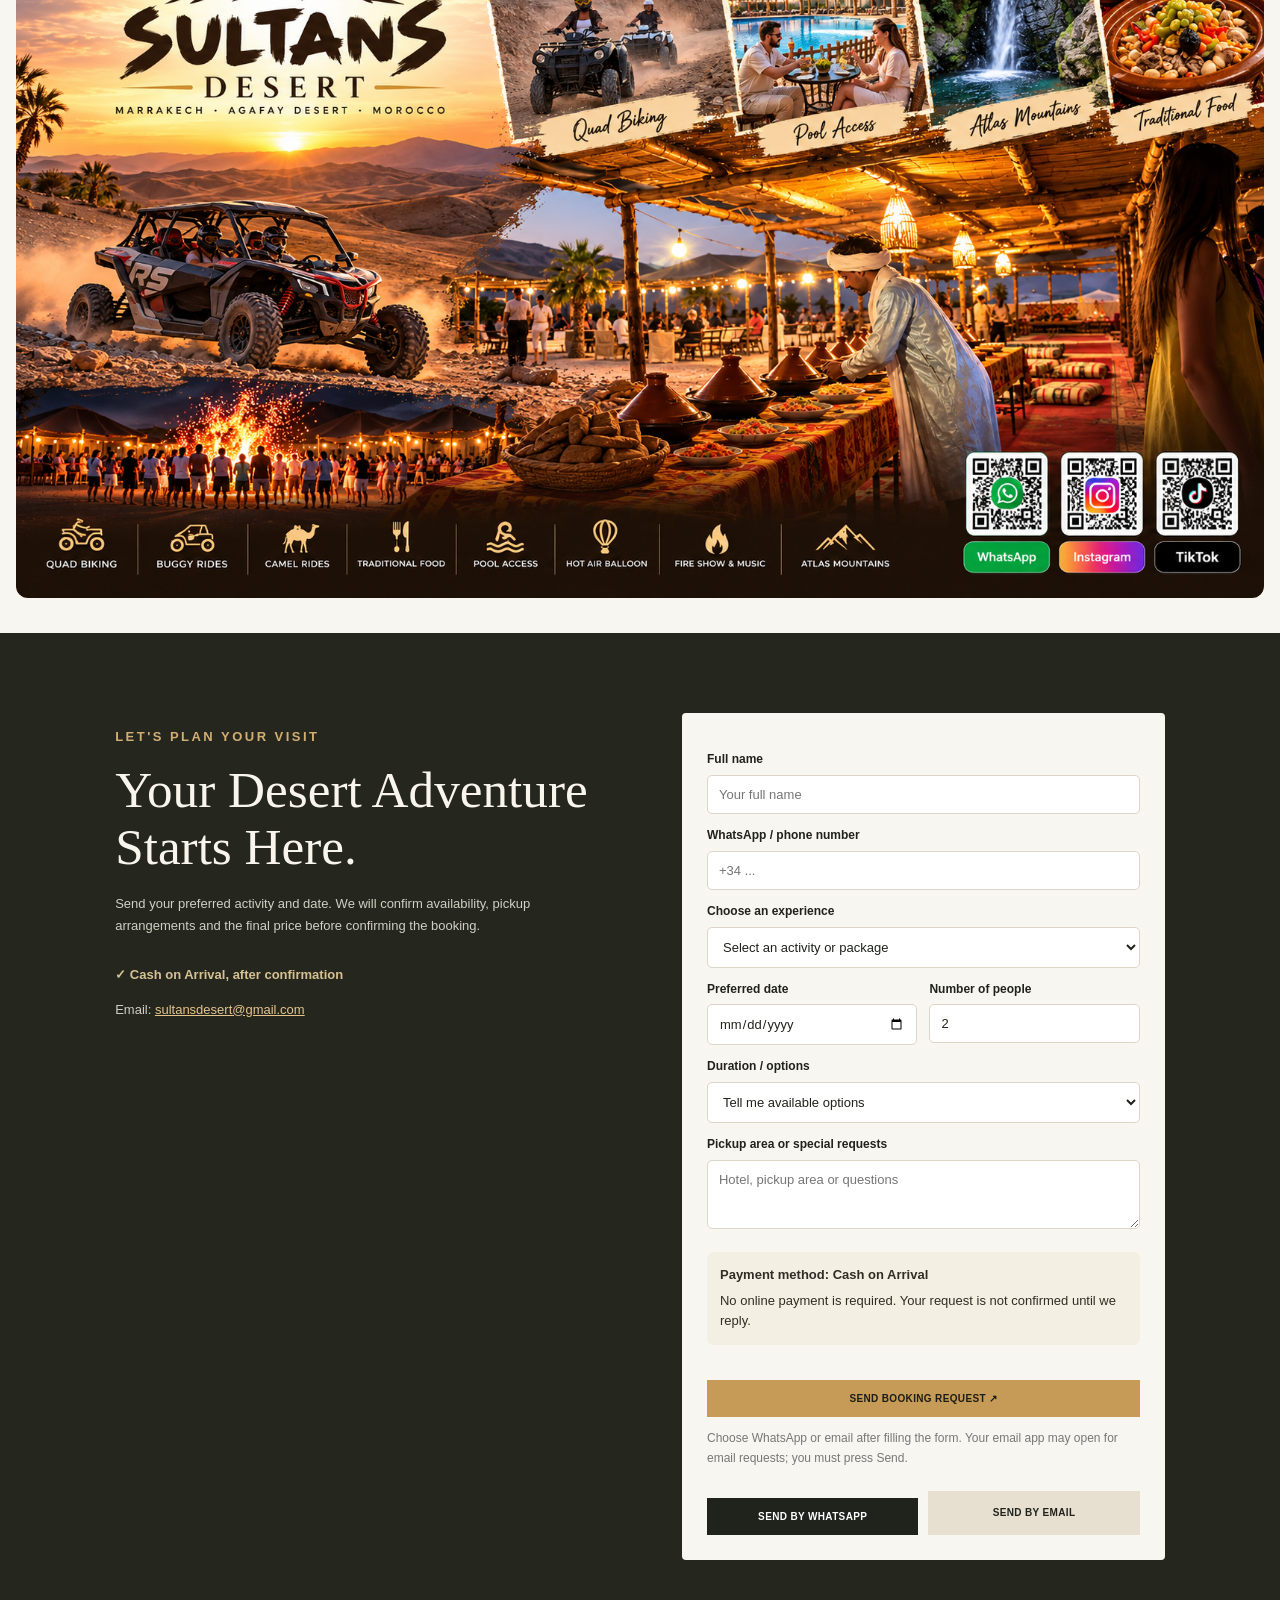
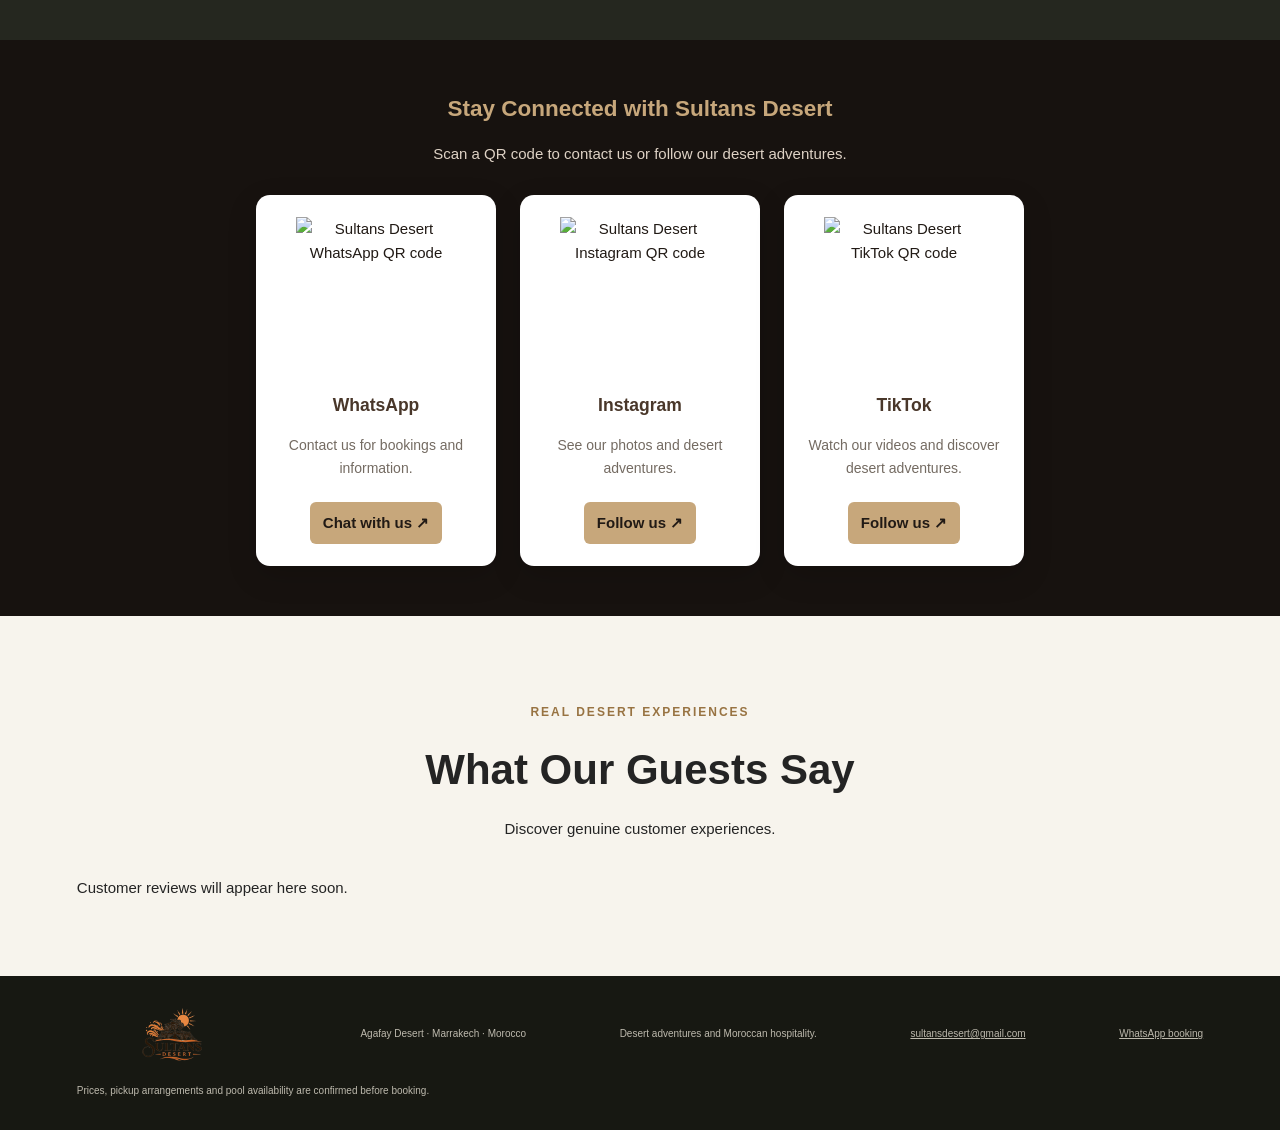
==== commit d6f2d874: "Update index.html" ====
--- a/index.html
+++ b/index.html
@@ -623,6 +623,128 @@
       </article>
     </div>
   </section>
+
+<!-- CUSTOMER REVIEWS SECTION -->
+<section id="reviews" class="customer-reviews">
+  <div class="reviews-heading">
+    <p>REAL DESERT EXPERIENCES</p>
+    <h2>What Our Guests Say</h2>
+    <span>Discover genuine customer experiences.</span>
+  </div>
+
+  <div id="reviews-list" class="reviews-grid">
+    <p>Loading customer reviews...</p>
+  </div>
+</section>
+
+<style>
+.customer-reviews {
+  padding: 75px 6%;
+  background: #f7f4ed;
+  color: #242424;
+}
+
+.reviews-heading {
+  text-align: center;
+  margin-bottom: 35px;
+}
+
+.reviews-heading p {
+  color: #987342;
+  letter-spacing: 2px;
+  font-size: 12px;
+  font-weight: 700;
+}
+
+.reviews-heading h2 {
+  font-size: clamp(28px, 4vw, 42px);
+  margin: 12px 0;
+}
+
+.reviews-grid {
+  display: grid;
+  grid-template-columns:
+    repeat(auto-fit, minmax(260px, 1fr));
+  gap: 22px;
+  max-width: 1150px;
+  margin: 0 auto;
+}
+
+.guest-review {
+  background: white;
+  padding: 26px;
+  border-radius: 15px;
+  box-shadow: 0 5px 24px rgba(0,0,0,.06);
+}
+
+.guest-review .stars {
+  color: #e5a52c;
+  font-size: 23px;
+  letter-spacing: 3px;
+}
+
+.guest-review h3 {
+  margin: 12px 0 6px;
+}
+
+.guest-review p {
+  line-height: 1.7;
+  overflow-wrap: anywhere;
+}
+
+.guest-review small {
+  color: #777;
+}
+</style>
+
+<script>
+document.addEventListener("DOMContentLoaded", async () => {
+  const container = document.getElementById("reviews-list");
+
+  if (!container) return;
+
+  try {
+    const reviews = await getApprovedReviews();
+
+    container.replaceChildren();
+
+    if (!reviews.length) {
+      container.textContent =
+        "Customer reviews will appear here soon.";
+      return;
+    }
+
+    reviews.forEach(review => {
+      const card = document.createElement("article");
+      card.className = "guest-review";
+
+      const stars = document.createElement("div");
+      stars.className = "stars";
+      stars.textContent = "★".repeat(review.rating) +
+        "☆".repeat(5 - review.rating);
+
+      const name = document.createElement("h3");
+      name.textContent = review.customer_name;
+
+      const comment = document.createElement("p");
+      comment.textContent = review.comment || "";
+
+      const date = document.createElement("small");
+      date.textContent = new Date(
+        review.created_at
+      ).toLocaleDateString("en-GB");
+
+      card.append(stars, name, comment, date);
+      container.appendChild(card);
+    });
+
+  } catch (error) {
+    console.error(error);
+    container.textContent =
+      "Reviews are temporarily unavailable.";
+  }
+});
+</script>
 </main>
 
 <footer>
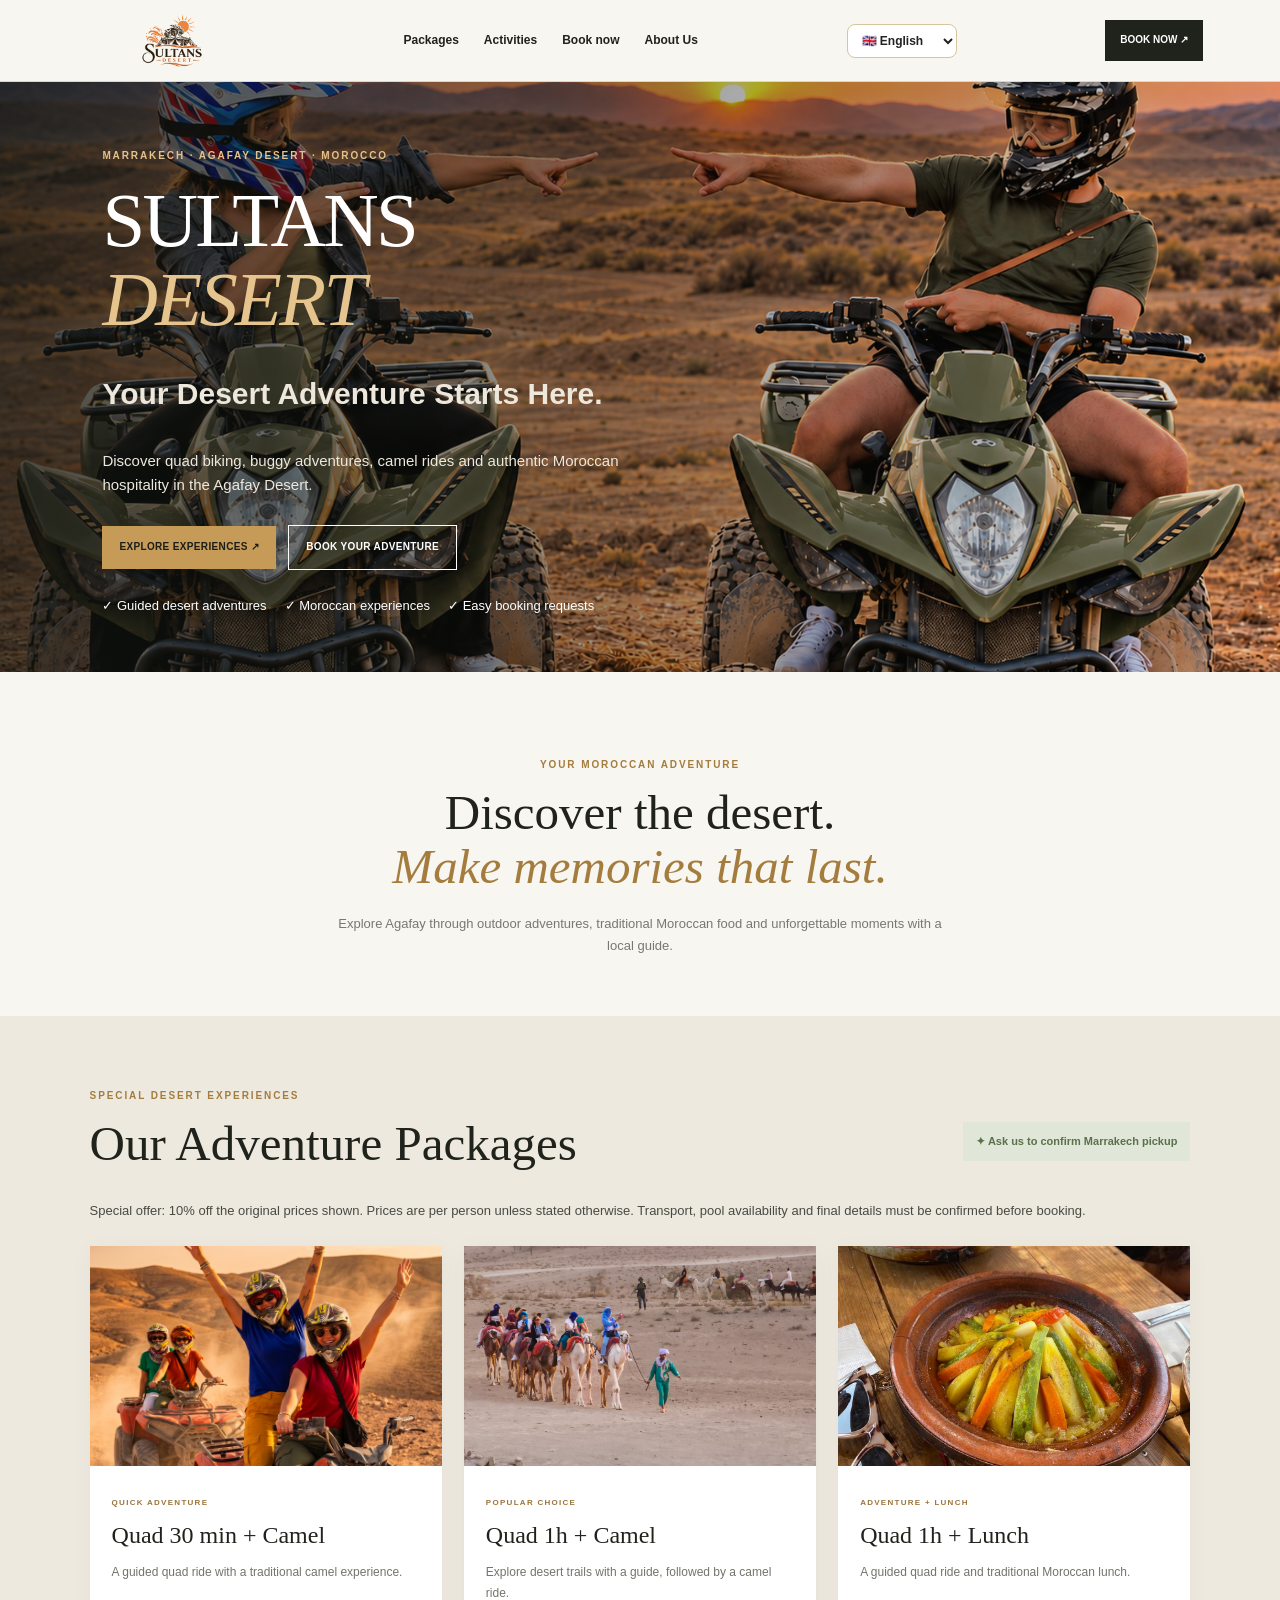
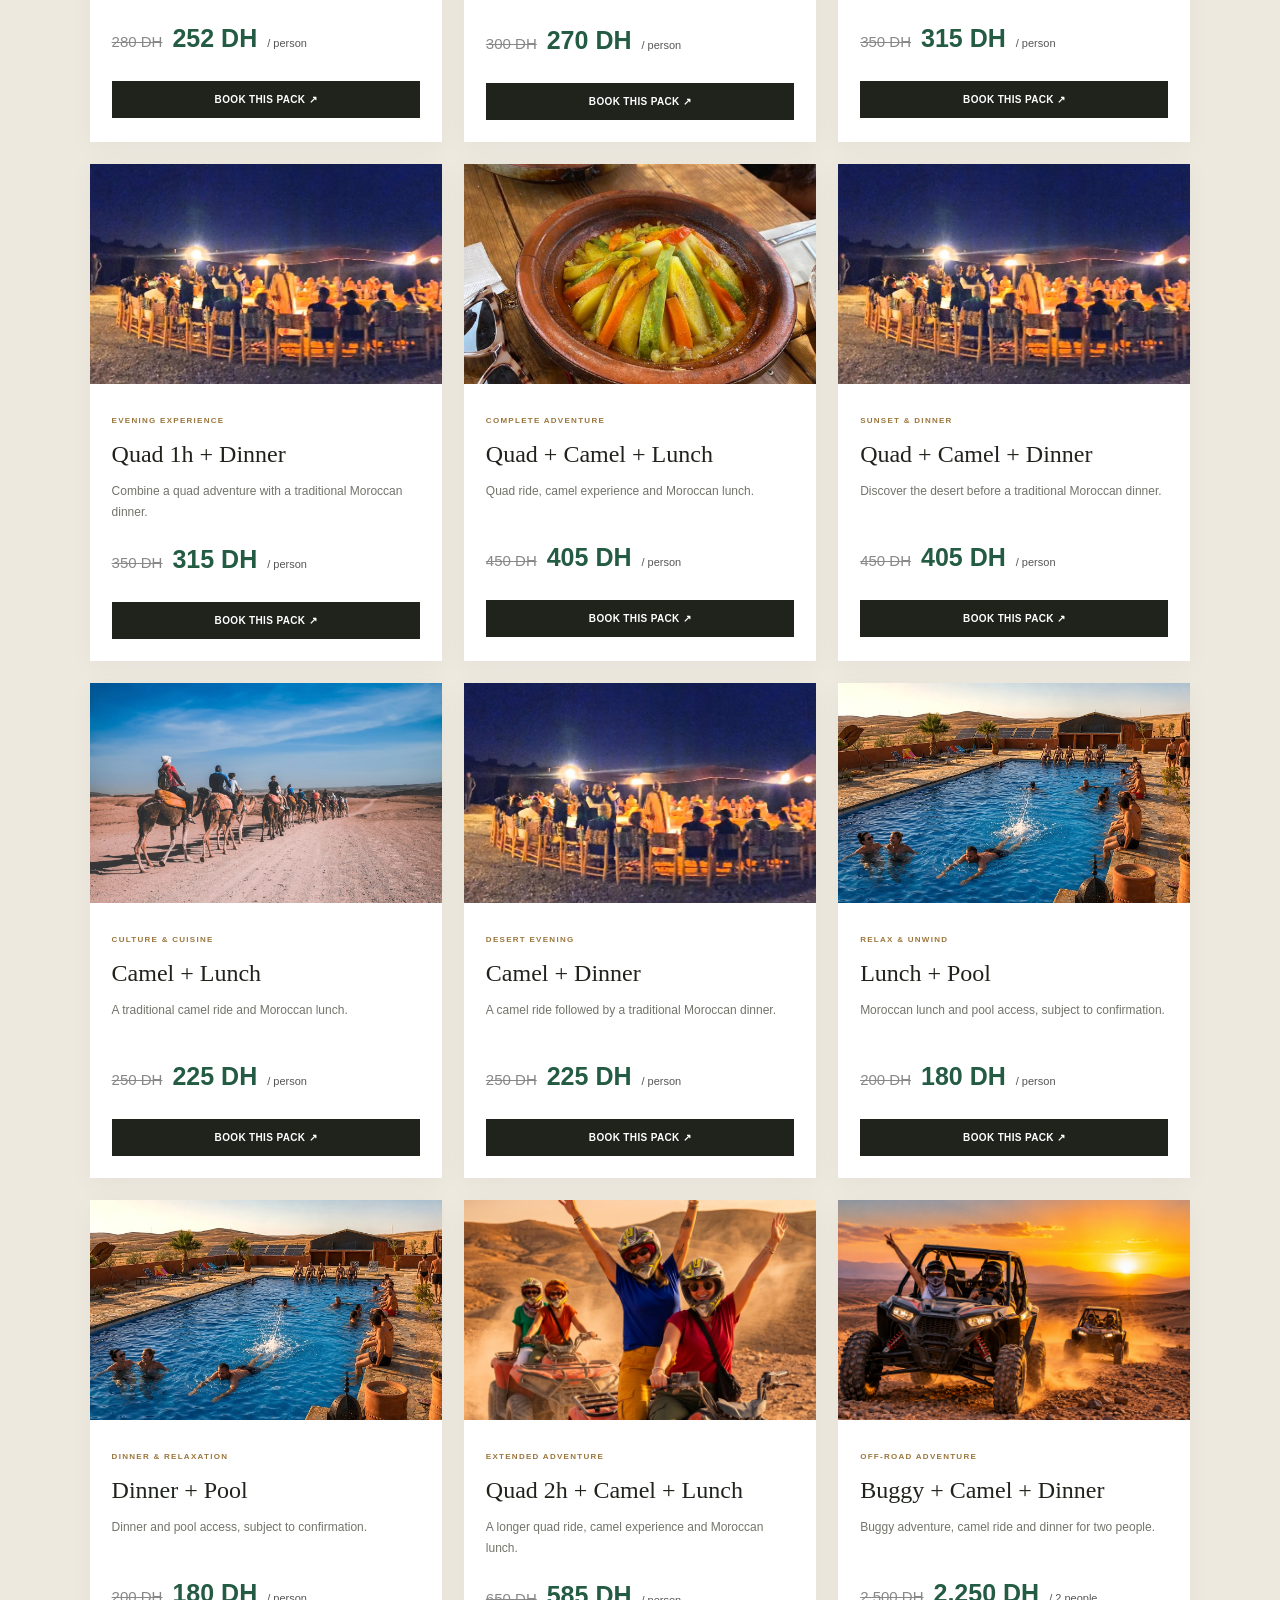
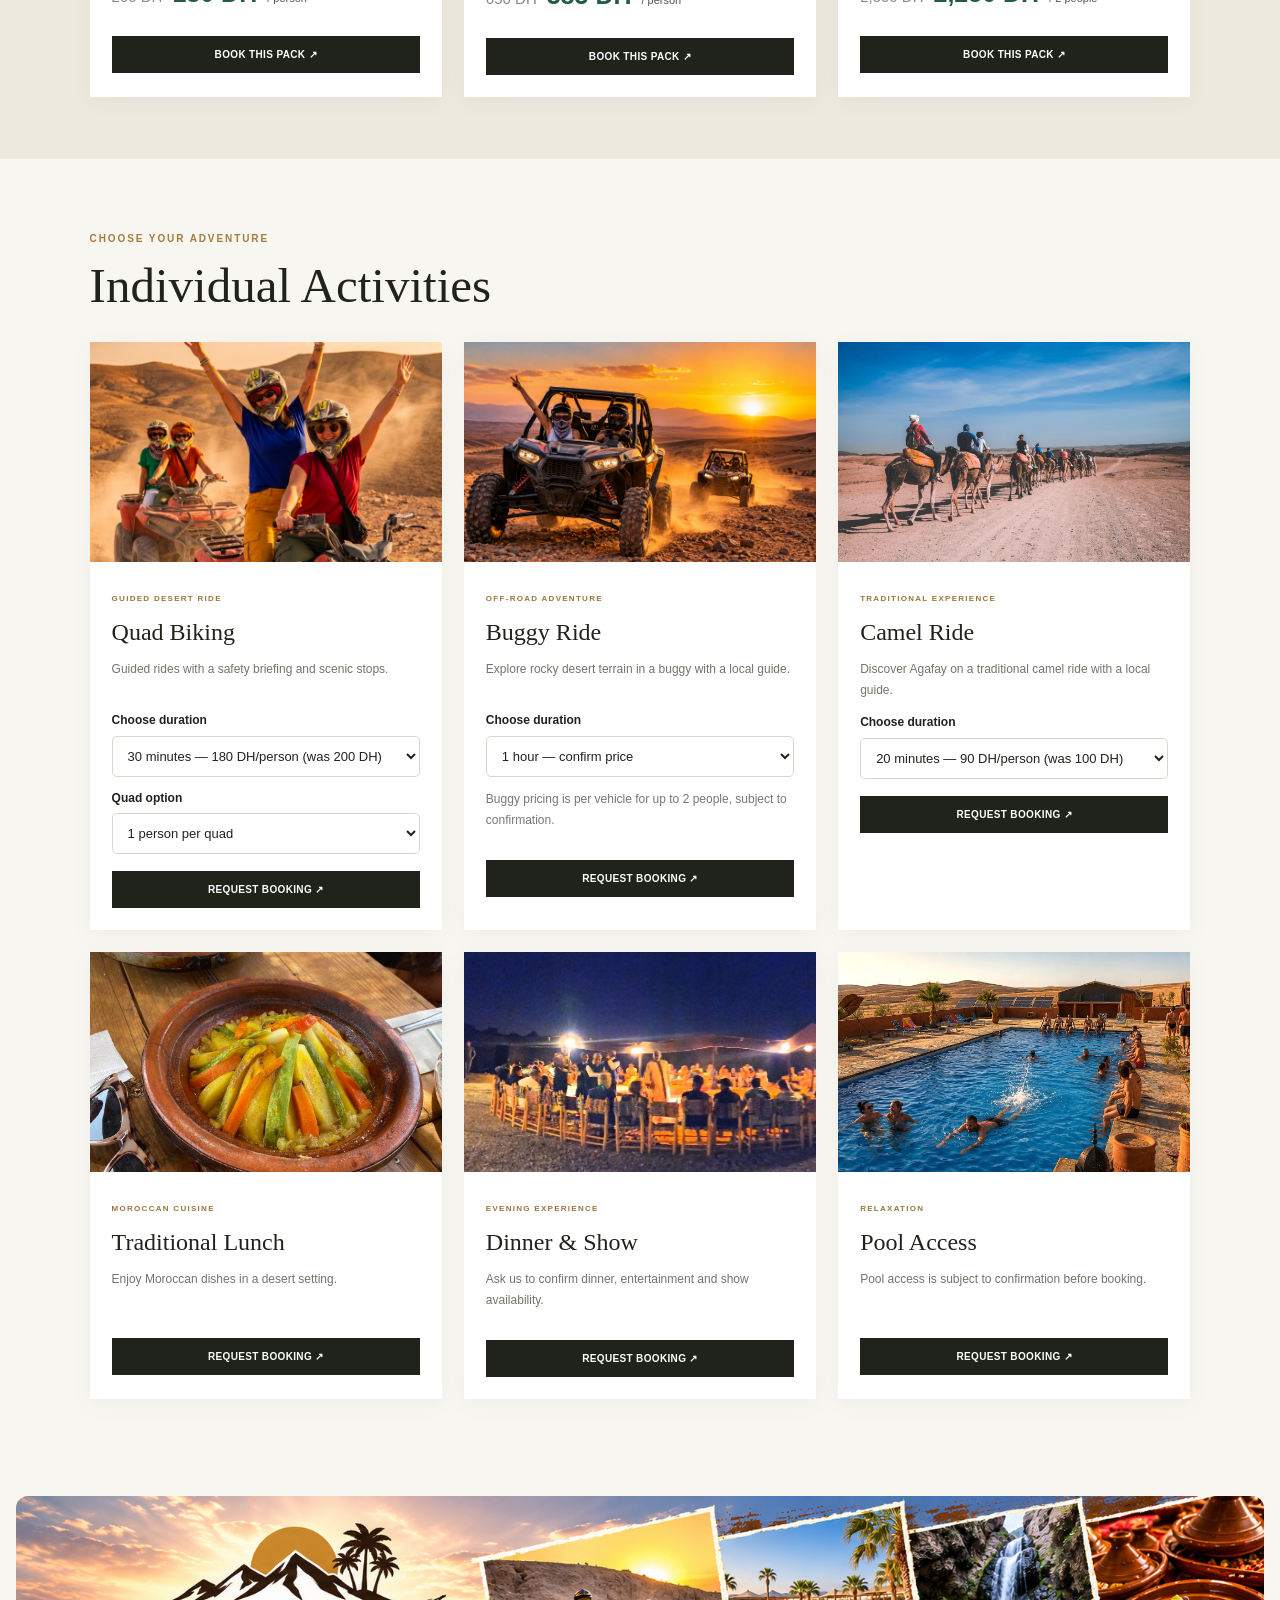
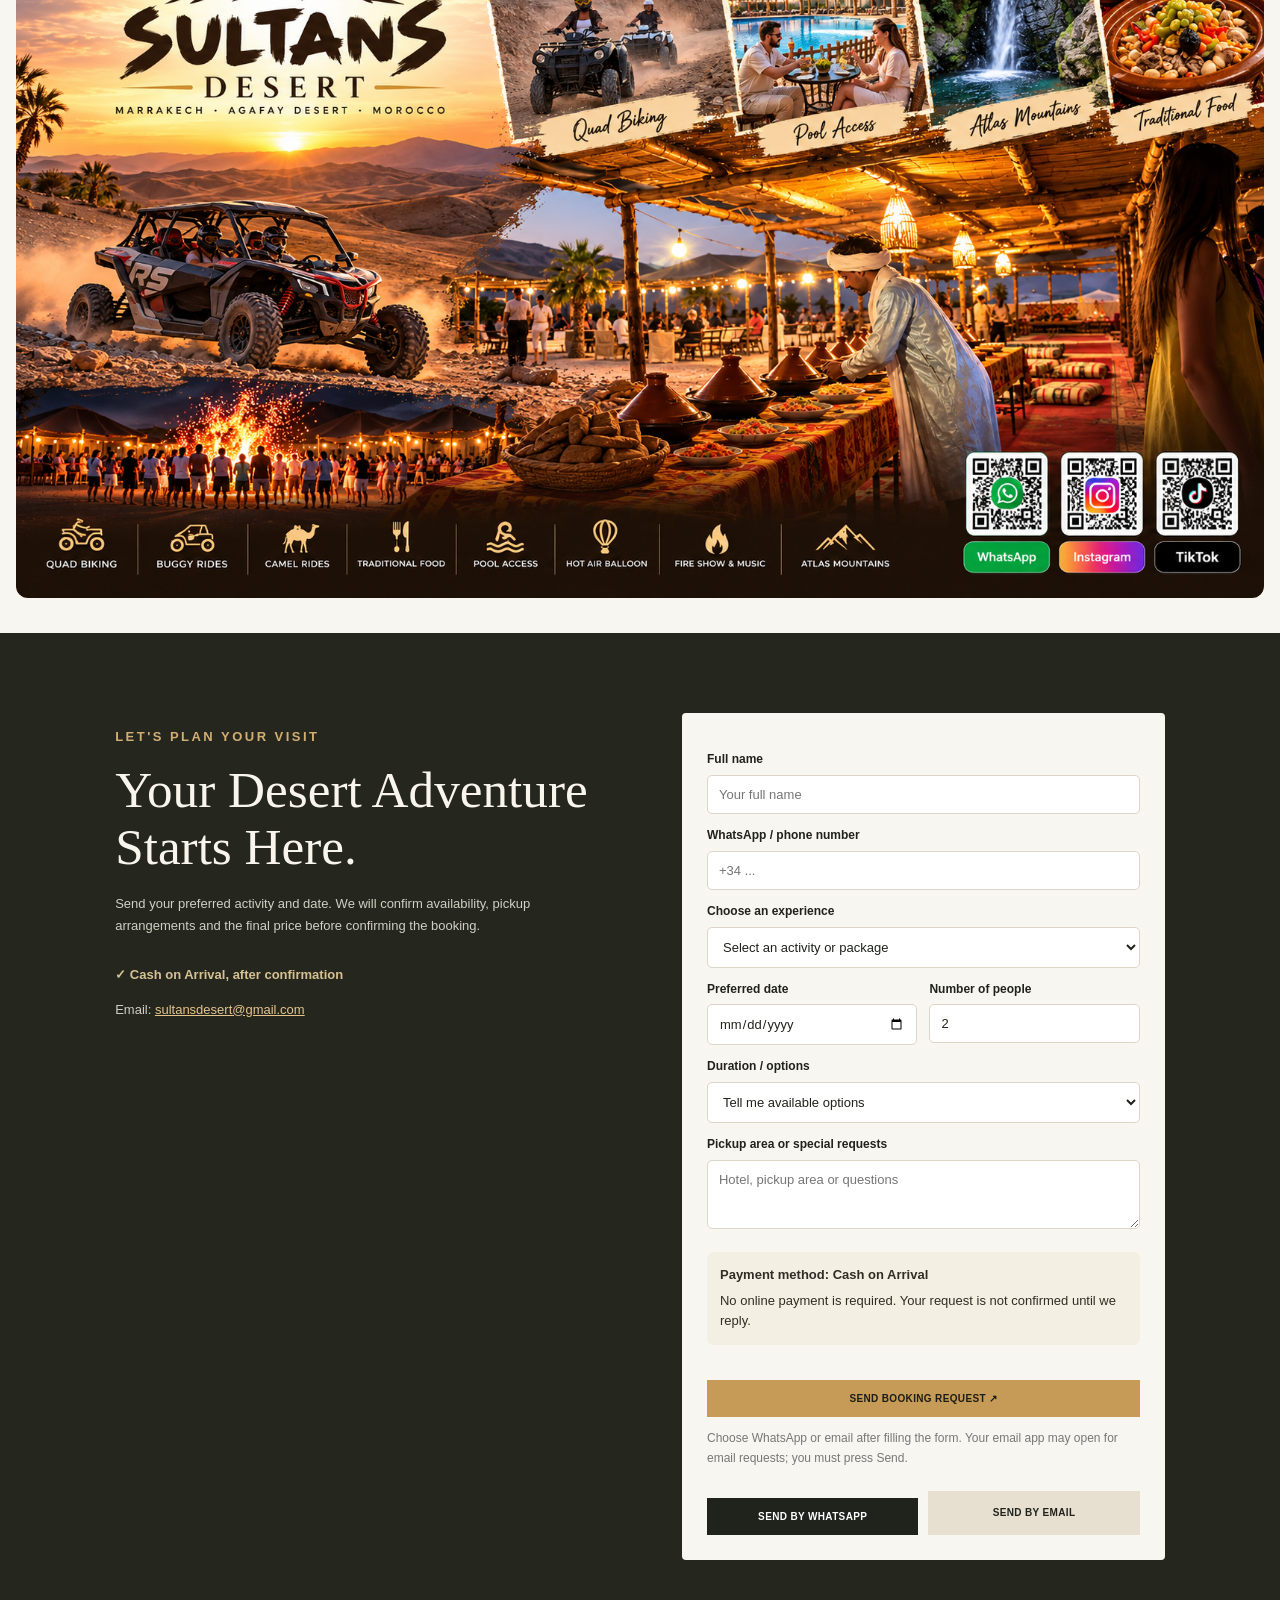
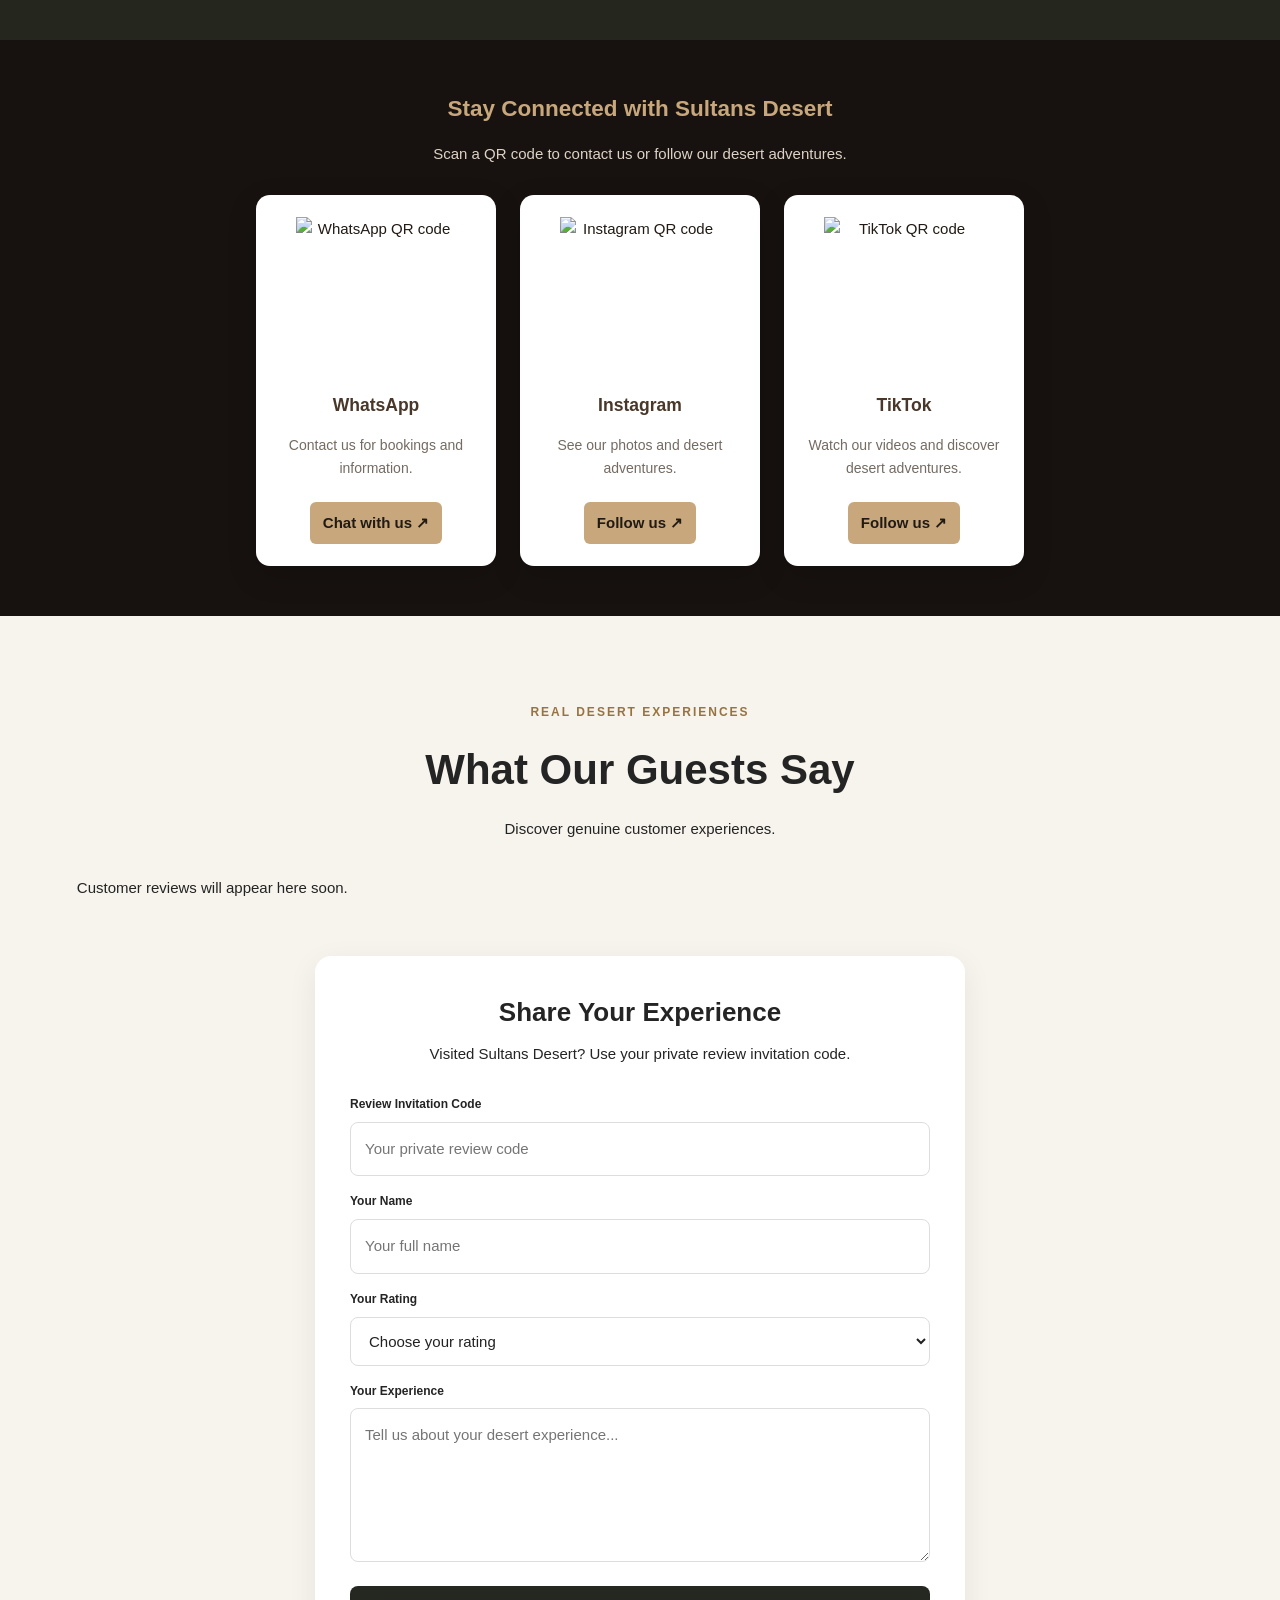
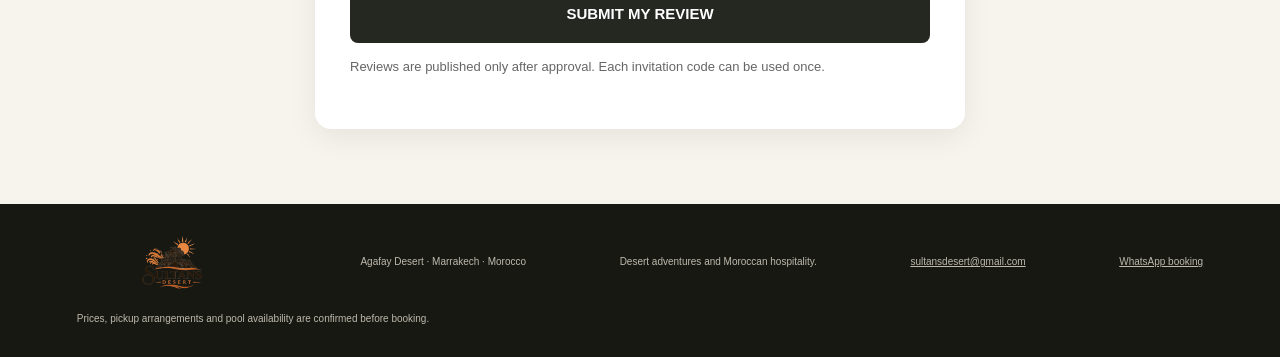
==== commit 3e51bae7: "Fix typo in print statement" ====
--- a/index.html
+++ b/index.html
@@ -1,176 +1,272 @@
+
 <!doctype html>
 <html lang="en">
 <head>
-  <meta charset="utf-8">
-  <meta name="viewport" content="width=device-width, initial-scale=1">
-  <meta name="theme-color" content="#f8f6f1">
-  <meta name="description" content="Discover Agafay Desert with Sultans Desert: quad biking, buggy adventures, camel rides and Moroccan food near Marrakech.">
-  <title>Sultans Desert | Agafay Desert Experiences</title>
-  <link rel="icon" type="image/png" href="favicon-32.png">
-  <link rel="apple-touch-icon" href="apple-touch-icon-180.png">
-  <link rel="stylesheet" href="styles.css">
-
-  <style>
-    .language-picker {
-      display: inline-flex;
-      align-items: center;
-      margin: 0 12px;
-    }
-
-    .language-picker select {
-      background: #fff;
-      border: 1px solid #d5c6a0;
-      border-radius: 8px;
-      padding: 8px 10px;
-      font: inherit;
-      max-width: 150px;
-      color: #222;
-    }
-
-    .sr-only {
-      position: absolute;
-      width: 1px;
-      height: 1px;
-      padding: 0;
-      margin: -1px;
-      overflow: hidden;
-      clip: rect(0, 0, 0, 0);
-      white-space: nowrap;
-      border: 0;
-    }
-
-    html[dir="rtl"] body {
-      direction: rtl;
-    }
-
-    html[dir="rtl"] .top,
-    html[dir="rtl"] nav,
-    html[dir="rtl"] .hero-actions,
-    html[dir="rtl"] .section-head {
-      direction: rtl;
-    }
-
-    /* Social QR codes */
-    .social-qr-section {
-      padding: 50px 20px;
-      text-align: center;
-      background: #17120f;
-      color: #fff;
-    }
-
-    .social-qr-section h2 {
-      color: #c7a77b;
-      margin: 0 0 10px;
-    }
-
-    .social-qr-section > p {
-      color: #ded2c5;
-      margin-bottom: 25px;
-    }
-
-    .social-qr-grid {
-      display: flex;
-      justify-content: center;
-      align-items: stretch;
-      flex-wrap: wrap;
-      gap: 24px;
-      max-width: 900px;
-      margin: 28px auto 0;
-    }
-
-    .social-qr-card {
-      box-sizing: border-box;
-      width: 240px;
-      max-width: 100%;
-      padding: 22px 18px;
-      background: #fff;
-      color: #211a15;
-      border-radius: 14px;
-      box-shadow: 0 10px 30px rgba(0, 0, 0, .15);
-    }
-
-    .social-qr-card img {
-      display: block;
-      width: 160px;
-      height: 160px;
-      max-width: 100%;
-      margin: 0 auto 14px;
-      object-fit: contain;
-    }
-
-    .social-qr-card h3 {
-      margin: 10px 0;
-      color: #49372a;
-    }
-
-    .social-qr-card p {
-      font-size: 14px;
-      color: #746b62;
-      min-height: 42px;
-    }
-
-    .social-qr-card a {
-      display: inline-block;
-      margin-top: 8px;
-      padding: 9px 13px;
-      border-radius: 6px;
-      background: #c7a77b;
-      color: #211a15;
-      font-weight: bold;
-      text-decoration: none;
-    }
-
-    .social-qr-card a:hover {
-      opacity: .85;
-    }
-
-    @media (max-width: 560px) {
-      .social-qr-grid {
-        gap: 16px;
-      }
-
-      .social-qr-card {
-        width: 100%;
-        max-width: 300px;
-      }
-    }
-
-    /* Sultans Desert banner */
-    .desert-banner {
-      width: 100%;
-      max-width: 1400px;
-      margin: 35px auto;
-      padding: 0 16px;
-      box-sizing: border-box;
-      overflow: hidden;
-      line-height: 0;
-    }
-
-    .desert-banner img {
-      display: block;
-      width: 100%;
-      height: auto;
-      object-fit: contain;
-      border-radius: 12px;
-    }
-
-    @media (max-width: 600px) {
-      .desert-banner {
-        padding: 0 10px;
-        margin: 20px auto;
-      }
-
-      .desert-banner img {
-        border-radius: 8px;
-      }
-    }
-  </style>
+<meta charset="utf-8">
+<meta name="viewport" content="width=device-width, initial-scale=1">
+<meta name="theme-color" content="#f8f6f1">
+<meta name="description" content="Discover Agafay Desert with Sultans Desert: quad biking, buggy adventures, camel rides and Moroccan food near Marrakech.">
+<title>Sultans Desert | Agafay Desert Experiences</title>
+
+<link rel="icon" type="image/png" href="favicon-32.png">
+<link rel="apple-touch-icon" href="apple-touch-icon-180.png">
+<link rel="stylesheet" href="styles.css">
+
+<style>
+.language-picker {
+  display: inline-flex;
+  align-items: center;
+  margin: 0 12px;
+}
+.language-picker select {
+  background: #fff;
+  border: 1px solid #d5c6a0;
+  border-radius: 8px;
+  padding: 8px 10px;
+  font: inherit;
+  max-width: 150px;
+  color: #222;
+}
+.sr-only {
+  position: absolute;
+  width: 1px;
+  height: 1px;
+  padding: 0;
+  margin: -1px;
+  overflow: hidden;
+  clip: rect(0,0,0,0);
+  white-space: nowrap;
+  border: 0;
+}
+html[dir="rtl"] body { direction: rtl; }
+html[dir="rtl"] .top,
+html[dir="rtl"] nav,
+html[dir="rtl"] .hero-actions,
+html[dir="rtl"] .section-head {
+  direction: rtl;
+}
+
+/* SOCIAL QR */
+.social-qr-section {
+  padding: 50px 20px;
+  text-align: center;
+  background: #17120f;
+  color: #fff;
+}
+.social-qr-section h2 {
+  color: #c7a77b;
+  margin: 0 0 10px;
+}
+.social-qr-section > p {
+  color: #ded2c5;
+  margin-bottom: 25px;
+}
+.social-qr-grid {
+  display: flex;
+  justify-content: center;
+  align-items: stretch;
+  flex-wrap: wrap;
+  gap: 24px;
+  max-width: 900px;
+  margin: 28px auto 0;
+}
+.social-qr-card {
+  box-sizing: border-box;
+  width: 240px;
+  max-width: 100%;
+  padding: 22px 18px;
+  background: #fff;
+  color: #211a15;
+  border-radius: 14px;
+  box-shadow: 0 10px 30px rgba(0,0,0,.15);
+}
+.social-qr-card img {
+  display: block;
+  width: 160px;
+  height: 160px;
+  max-width: 100%;
+  margin: 0 auto 14px;
+  object-fit: contain;
+}
+.social-qr-card h3 {
+  margin: 10px 0;
+  color: #49372a;
+}
+.social-qr-card p {
+  font-size: 14px;
+  color: #746b62;
+  min-height: 42px;
+}
+.social-qr-card a {
+  display: inline-block;
+  margin-top: 8px;
+  padding: 9px 13px;
+  border-radius: 6px;
+  background: #c7a77b;
+  color: #211a15;
+  font-weight: bold;
+  text-decoration: none;
+}
+.social-qr-card a:hover { opacity: .85; }
+
+/* DESERT BANNER */
+.desert-banner {
+  width: 100%;
+  max-width: 1400px;
+  margin: 35px auto;
+  padding: 0 16px;
+  box-sizing: border-box;
+  overflow: hidden;
+  line-height: 0;
+}
+.desert-banner img {
+  display: block;
+  width: 100%;
+  height: auto;
+  object-fit: contain;
+  border-radius: 12px;
+}
+
+/* CUSTOMER REVIEWS */
+.customer-reviews {
+  padding: 75px 6%;
+  background: #f7f4ed;
+  color: #242424;
+}
+.reviews-heading {
+  text-align: center;
+  margin-bottom: 35px;
+}
+.reviews-heading > p {
+  color: #987342;
+  letter-spacing: 2px;
+  font-size: 12px;
+  font-weight: 700;
+}
+.reviews-heading h2 {
+  font-size: clamp(28px,4vw,42px);
+  margin: 12px 0;
+}
+.reviews-grid {
+  display: grid;
+  grid-template-columns:
+    repeat(auto-fit,minmax(260px,1fr));
+  gap: 22px;
+  max-width: 1150px;
+  margin: 0 auto;
+}
+.guest-review {
+  background: white;
+  padding: 26px;
+  border-radius: 15px;
+  box-shadow: 0 5px 24px rgba(0,0,0,.06);
+}
+.guest-review .stars {
+  color: #e5a52c;
+  font-size: 23px;
+  letter-spacing: 3px;
+}
+.guest-review h3 { margin: 12px 0 6px; }
+.guest-review p {
+  line-height: 1.7;
+  overflow-wrap: anywhere;
+}
+.guest-review small { color: #777; }
+
+/* REVIEW FORM */
+.review-form-box {
+  max-width: 650px;
+  margin: 55px auto 0;
+  padding: 35px;
+  background: #fff;
+  border-radius: 16px;
+  box-shadow: 0 8px 30px rgba(0,0,0,.07);
+}
+.review-form-box h3 {
+  text-align: center;
+  font-size: 26px;
+  margin: 0 0 8px;
+}
+.review-form-box > p {
+  text-align: center;
+  margin: 0 0 28px;
+}
+.review-form-box label {
+  display: block;
+  margin: 16px 0 7px;
+  font-weight: 600;
+}
+.review-form-box input,
+.review-form-box select,
+.review-form-box textarea {
+  display: block;
+  width: 100%;
+  box-sizing: border-box;
+  padding: 14px;
+  border: 1px solid #ddd;
+  border-radius: 8px;
+  background: #fff;
+  color: #222;
+  font: inherit;
+}
+.review-form-box input:focus,
+.review-form-box select:focus,
+.review-form-box textarea:focus {
+  outline: 2px solid #c7a77b;
+  outline-offset: 1px;
+}
+#review-submit {
+  width: 100%;
+  margin-top: 24px;
+  padding: 16px;
+  border: 0;
+  border-radius: 8px;
+  background: #252821;
+  color: #fff;
+  font: inherit;
+  font-weight: 700;
+  cursor: pointer;
+}
+#review-submit:hover { background: #987342; }
+#review-submit:disabled {
+  opacity: .6;
+  cursor: wait;
+}
+.review-note {
+  margin-top: 14px;
+  font-size: 13px;
+  color: #666;
+  line-height: 1.6;
+}
+#review-status {
+  margin-top: 16px;
+  text-align: center;
+  font-weight: 600;
+}
+
+@media(max-width:600px) {
+  .social-qr-grid { gap: 16px; }
+  .social-qr-card {
+    width: 100%;
+    max-width: 300px;
+  }
+  .desert-banner {
+    padding: 0 10px;
+    margin: 20px auto;
+  }
+  .desert-banner img { border-radius: 8px; }
+  .review-form-box { padding: 24px 18px; }
+}
+</style>
 </head>
 
 <body>
+
 <header class="top">
-  <a class="brand" href="#home" aria-label="Sultans Desert home">
-    <img class="brand-logo" src="./logo-header.png"
+  <a class="brand" href="#home"
+     aria-label="Sultans Desert home">
+    <img class="brand-logo"
+         src="./logo-header.png"
          alt="Sultans Desert logo"
          onerror="this.onerror=null;this.src='./logo.png';">
   </a>
@@ -182,9 +278,11 @@
     <a href="about.html">About Us</a>
   </nav>
 
-  <label class="language-picker" aria-label="Choose language">
+  <label class="language-picker"
+         aria-label="Choose language">
     <span class="sr-only">Language</span>
-    <select id="site-language" aria-label="Choose language">
+    <select id="site-language"
+            aria-label="Choose language">
       <option value="en">🇬🇧 English</option>
       <option value="fr">🇫🇷 Français</option>
       <option value="es">🇪🇸 Español</option>
@@ -193,513 +291,993 @@
     </select>
   </label>
 
-  <a class="smallbook" href="#booking">BOOK NOW ↗</a>
+  <a class="smallbook" href="#booking">
+    BOOK NOW ↗
+  </a>
 </header>
 
 <main>
-  <section class="hero" id="home">
-    <img class="hero-photo"
-         src="./quad-hero.png"
-         alt="Quad biking in Agafay Desert at sunset"
-         fetchpriority="high"
-         onerror="this.onerror=null;this.src='./agafay-cover.png';">
-
-    <div class="shade"></div>
-
-    <div class="hero-copy">
-      <p class="eyebrow">MARRAKECH · AGAFAY DESERT · MOROCCO</p>
-      <h1>SULTANS<br><i>DESERT</i></h1>
-      <p class="hero-tagline">Your Desert Adventure Starts Here.</p>
-      <p>Discover quad biking, buggy adventures, camel rides and authentic Moroccan hospitality in the Agafay Desert.</p>
-
-      <div class="hero-actions">
-        <a class="button gold" href="#packs">EXPLORE EXPERIENCES ↗</a>
-        <a class="button outline" href="#booking">BOOK YOUR ADVENTURE</a>
-      </div>
-
-      <div class="hero-highlights">
-        <span>✓ Guided desert adventures</span>
-        <span>✓ Moroccan experiences</span>
-        <span>✓ Easy booking requests</span>
-      </div>
+
+<!-- HERO -->
+<section class="hero" id="home">
+  <img class="hero-photo"
+       src="./quad-hero.png"
+       alt="Quad biking in Agafay Desert at sunset"
+       fetchpriority="high"
+       onerror="this.onerror=null;this.src='./agafay-cover.png';">
+
+  <div class="shade"></div>
+
+  <div class="hero-copy">
+    <p class="eyebrow">
+      MARRAKECH · AGAFAY DESERT · MOROCCO
+    </p>
+
+    <h1>SULTANS<br><i>DESERT</i></h1>
+
+    <p class="hero-tagline">
+      Your Desert Adventure Starts Here.
+    </p>
+
+    <p>
+      Discover quad biking, buggy adventures,
+      camel rides and authentic Moroccan hospitality
+      in the Agafay Desert.
+    </p>
+
+    <div class="hero-actions">
+      <a class="button gold" href="#packs">
+        EXPLORE EXPERIENCES ↗
+      </a>
+      <a class="button outline" href="#booking">
+        BOOK YOUR ADVENTURE
+      </a>
     </div>
-  </section>
-
-  <section class="intro">
-    <p class="eyebrow">YOUR MOROCCAN ADVENTURE</p>
-    <h2>Discover the desert.<br><i>Make memories that last.</i></h2>
-    <p>Explore Agafay through outdoor adventures, traditional Moroccan food and unforgettable moments with a local guide.</p>
-  </section>
-
-  <section id="packs" class="listing">
-    <div class="section-head">
+
+    <div class="hero-highlights">
+      <span>✓ Guided desert adventures</span>
+      <span>✓ Moroccan experiences</span>
+      <span>✓ Easy booking requests</span>
+    </div>
+  </div>
+</section>
+
+<!-- INTRO -->
+<section class="intro">
+  <p class="eyebrow">
+    YOUR MOROCCAN ADVENTURE
+  </p>
+  <h2>
+    Discover the desert.<br>
+    <i>Make memories that last.</i>
+  </h2>
+  <p>
+    Explore Agafay through outdoor adventures,
+    traditional Moroccan food and unforgettable
+    moments with a local guide.
+  </p>
+</section>
+
+<!-- PACKAGES -->
+<section id="packs" class="listing">
+  <div class="section-head">
+    <div>
+      <p class="eyebrow">
+        SPECIAL DESERT EXPERIENCES
+      </p>
+      <h2>Our Adventure Packages</h2>
+    </div>
+    <p class="transport">
+      ✦ Ask us to confirm Marrakech pickup
+    </p>
+  </div>
+
+  <p class="pricing-note">
+    Special offer: 10% off the original prices shown.
+    Prices are per person unless stated otherwise.
+    Transport, pool availability and final details
+    must be confirmed before booking.
+  </p>
+
+  <div class="cards">
+
+    <article class="card">
+      <img src="quad-ride.jpeg"
+           alt="Quad biking in Agafay Desert"
+           loading="lazy">
+      <div class="card-content">
+        <span class="tag">QUICK ADVENTURE</span>
+        <h3>Quad 30 min + Camel</h3>
+        <p>
+          A guided quad ride with a traditional
+          camel experience.
+        </p>
+        <div class="price">
+          <del>280 DH</del>
+          <strong>252 DH</strong>
+          <small>/ person</small>
+        </div>
+        <button class="button dark book"
+                data-package="Quad 30 min + Camel 20 min">
+          BOOK THIS PACK ↗
+        </button>
+      </div>
+    </article>
+
+    <article class="card">
+      <img src="quad-group.jpg"
+           alt="Guided quad ride"
+           loading="lazy">
+      <div class="card-content">
+        <span class="tag">POPULAR CHOICE</span>
+        <h3>Quad 1h + Camel</h3>
+        <p>
+          Explore desert trails with a guide,
+          followed by a camel ride.
+        </p>
+        <div class="price">
+          <del>300 DH</del>
+          <strong>270 DH</strong>
+          <small>/ person</small>
+        </div>
+        <button class="button dark book"
+                data-package="Quad 1 hour + Camel 20 min">
+          BOOK THIS PACK ↗
+        </button>
+      </div>
+    </article>
+
+    <article class="card">
+      <img src="moroccan-lunch.jpg"
+           alt="Moroccan lunch"
+           loading="lazy">
+      <div class="card-content">
+        <span class="tag">ADVENTURE + LUNCH</span>
+        <h3>Quad 1h + Lunch</h3>
+        <p>
+          A guided quad ride and traditional
+          Moroccan lunch.
+        </p>
+        <div class="price">
+          <del>350 DH</del>
+          <strong>315 DH</strong>
+          <small>/ person</small>
+        </div>
+        <button class="button dark book"
+                data-package="Quad 1 hour + Lunch">
+          BOOK THIS PACK ↗
+        </button>
+      </div>
+    </article>
+
+    <article class="card">
+      <img src="desert-evening.jpg"
+           alt="Moroccan dinner in the desert"
+           loading="lazy">
+      <div class="card-content">
+        <span class="tag">EVENING EXPERIENCE</span>
+        <h3>Quad 1h + Dinner</h3>
+        <p>
+          Combine a quad adventure with
+          a traditional Moroccan dinner.
+        </p>
+        <div class="price">
+          <del>350 DH</del>
+          <strong>315 DH</strong>
+          <small>/ person</small>
+        </div>
+        <button class="button dark book"
+                data-package="Quad 1 hour + Dinner">
+          BOOK THIS PACK ↗
+        </button>
+      </div>
+    </article>
+
+    <article class="card">
+      <img src="moroccan-lunch.jpg"
+           alt="Quad camel and lunch"
+           loading="lazy">
+      <div class="card-content">
+        <span class="tag">COMPLETE ADVENTURE</span>
+        <h3>Quad + Camel + Lunch</h3>
+        <p>
+          Quad ride, camel experience
+          and Moroccan lunch.
+        </p>
+        <div class="price">
+          <del>450 DH</del>
+          <strong>405 DH</strong>
+          <small>/ person</small>
+        </div>
+        <button class="button dark book"
+                data-package="Quad 1 hour + Camel + Lunch">
+          BOOK THIS PACK ↗
+        </button>
+      </div>
+    </article>
+
+    <article class="card">
+      <img src="desert-evening.jpg"
+           alt="Quad camel and dinner"
+           loading="lazy">
+      <div class="card-content">
+        <span class="tag">SUNSET & DINNER</span>
+        <h3>Quad + Camel + Dinner</h3>
+        <p>
+          Discover the desert before
+          a traditional Moroccan dinner.
+        </p>
+        <div class="price">
+          <del>450 DH</del>
+          <strong>405 DH</strong>
+          <small>/ person</small>
+        </div>
+        <button class="button dark book"
+                data-package="Quad 1 hour + Camel + Dinner">
+          BOOK THIS PACK ↗
+        </button>
+      </div>
+    </article>
+
+    <article class="card">
+      <img src="camel-ride.jpg"
+           alt="Camel ride"
+           loading="lazy">
+      <div class="card-content">
+        <span class="tag">CULTURE & CUISINE</span>
+        <h3>Camel + Lunch</h3>
+        <p>
+          A traditional camel ride
+          and Moroccan lunch.
+        </p>
+        <div class="price">
+          <del>250 DH</del>
+          <strong>225 DH</strong>
+          <small>/ person</small>
+        </div>
+        <button class="button dark book"
+                data-package="Camel 20 min + Lunch">
+          BOOK THIS PACK ↗
+        </button>
+      </div>
+    </article>
+
+    <article class="card">
+      <img src="desert-evening.jpg"
+           alt="Camel ride and dinner"
+           loading="lazy">
+      <div class="card-content">
+        <span class="tag">DESERT EVENING</span>
+        <h3>Camel + Dinner</h3>
+        <p>
+          A camel ride followed by
+          a traditional Moroccan dinner.
+        </p>
+        <div class="price">
+          <del>250 DH</del>
+          <strong>225 DH</strong>
+          <small>/ person</small>
+        </div>
+        <button class="button dark book"
+                data-package="Camel 20 min + Dinner">
+          BOOK THIS PACK ↗
+        </button>
+      </div>
+    </article>
+
+    <article class="card">
+      <img src="desert-pool.jpg"
+           alt="Swimming pool in Agafay"
+           loading="lazy">
+      <div class="card-content">
+        <span class="tag">RELAX & UNWIND</span>
+        <h3>Lunch + Pool</h3>
+        <p>
+          Moroccan lunch and pool access,
+          subject to confirmation.
+        </p>
+        <div class="price">
+          <del>200 DH</del>
+          <strong>180 DH</strong>
+          <small>/ person</small>
+        </div>
+        <button class="button dark book"
+                data-package="Lunch + Pool">
+          BOOK THIS PACK ↗
+        </button>
+      </div>
+    </article>
+
+    <article class="card">
+      <img src="desert-pool.jpg"
+           alt="Pool and dinner"
+           loading="lazy">
+      <div class="card-content">
+        <span class="tag">DINNER & RELAXATION</span>
+        <h3>Dinner + Pool</h3>
+        <p>
+          Dinner and pool access,
+          subject to confirmation.
+        </p>
+        <div class="price">
+          <del>200 DH</del>
+          <strong>180 DH</strong>
+          <small>/ person</small>
+        </div>
+        <button class="button dark book"
+                data-package="Dinner + Pool">
+          BOOK THIS PACK ↗
+        </button>
+      </div>
+    </article>
+
+    <article class="card">
+      <img src="quad-ride.jpeg"
+           alt="Quad adventure"
+           loading="lazy">
+      <div class="card-content">
+        <span class="tag">EXTENDED ADVENTURE</span>
+        <h3>Quad 2h + Camel + Lunch</h3>
+        <p>
+          A longer quad ride,
+          camel experience and Moroccan lunch.
+        </p>
+        <div class="price">
+          <del>650 DH</del>
+          <strong>585 DH</strong>
+          <small>/ person</small>
+        </div>
+        <button class="button dark book"
+                data-package="Quad 2 hours + Camel + Lunch">
+          BOOK THIS PACK ↗
+        </button>
+      </div>
+    </article>
+
+    <article class="card">
+      <img src="buggy-new.png"
+           alt="Buggy in Agafay Desert"
+           loading="lazy">
+      <div class="card-content">
+        <span class="tag">OFF-ROAD ADVENTURE</span>
+        <h3>Buggy + Camel + Dinner</h3>
+        <p>
+          Buggy adventure, camel ride
+          and dinner for two people.
+        </p>
+        <div class="price">
+          <del>2,500 DH</del>
+          <strong>2,250 DH</strong>
+          <small>/ 2 people</small>
+        </div>
+        <button class="button dark book"
+                data-package="Buggy 1 hour + Camel + Dinner for 2 people">
+          BOOK THIS PACK ↗
+        </button>
+      </div>
+    </article>
+
+  </div>
+</section>
+
+<!-- INDIVIDUAL ACTIVITIES -->
+<section id="activities" class="listing standalone">
+  <div class="section-head">
+    <div>
+      <p class="eyebrow">CHOOSE YOUR ADVENTURE</p>
+      <h2>Individual Activities</h2>
+    </div>
+  </div>
+
+  <div class="cards">
+
+    <article class="card">
+      <img src="quad-ride.jpeg"
+           alt="Quad biking"
+           loading="lazy">
+      <div class="card-content">
+        <span class="tag">
+          GUIDED DESERT RIDE
+        </span>
+        <h3>Quad Biking</h3>
+        <p>
+          Guided rides with a safety briefing
+          and scenic stops.
+        </p>
+
+        <label for="quad-duration">
+          Choose duration
+        </label>
+        <select id="quad-duration">
+          <option value="30 minutes — 180 DH/person">
+            30 minutes — 180 DH/person (was 200 DH)
+          </option>
+          <option value="1 hour — 198 DH/person">
+            1 hour — 198 DH/person (was 220 DH)
+          </option>
+          <option value="2 hours — 342 DH/person">
+            2 hours — 342 DH/person (was 380 DH)
+          </option>
+        </select>
+
+        <label for="quad-sharing">
+          Quad option
+        </label>
+        <select id="quad-sharing">
+          <option>1 person per quad</option>
+          <option>
+            2 people sharing one quad — confirm price
+          </option>
+        </select>
+
+        <button class="button dark"
+                id="quad-book-button">
+          REQUEST BOOKING ↗
+        </button>
+      </div>
+    </article>
+
+    <article class="card">
+      <img src="buggy-new.png"
+           alt="Buggy ride"
+           loading="lazy">
+      <div class="card-content">
+        <span class="tag">
+          OFF-ROAD ADVENTURE
+        </span>
+        <h3>Buggy Ride</h3>
+        <p>
+          Explore rocky desert terrain
+          in a buggy with a local guide.
+        </p>
+
+        <label for="buggy-duration">
+          Choose duration
+        </label>
+        <select id="buggy-duration">
+          <option>
+            1 hour — confirm price
+          </option>
+          <option>
+            2 hours — confirm price
+          </option>
+        </select>
+
+        <p class="note">
+          Buggy pricing is per vehicle
+          for up to 2 people,
+          subject to confirmation.
+        </p>
+
+        <button class="button dark"
+                id="buggy-book-button">
+          REQUEST BOOKING ↗
+        </button>
+      </div>
+    </article>
+
+    <article class="card">
+      <img src="camel-ride.jpg"
+           alt="Camel ride"
+           loading="lazy">
+      <div class="card-content">
+        <span class="tag">
+          TRADITIONAL EXPERIENCE
+        </span>
+        <h3>Camel Ride</h3>
+        <p>
+          Discover Agafay on a traditional
+          camel ride with a local guide.
+        </p>
+
+        <label for="camel-duration">
+          Choose duration
+        </label>
+        <select id="camel-duration">
+          <option>
+            20 minutes — 90 DH/person (was 100 DH)
+          </option>
+          <option>
+            1 hour — 135 DH/person (was 150 DH)
+          </option>
+        </select>
+
+        <button class="button dark"
+                id="camel-book-button">
+          REQUEST BOOKING ↗
+        </button>
+      </div>
+    </article>
+
+    <article class="card">
+      <img src="moroccan-lunch.jpg"
+           alt="Traditional lunch"
+           loading="lazy">
+      <div class="card-content">
+        <span class="tag">
+          MOROCCAN CUISINE
+        </span>
+        <h3>Traditional Lunch</h3>
+        <p>
+          Enjoy Moroccan dishes
+          in a desert setting.
+        </p>
+        <button class="button dark book"
+                data-package="Traditional Moroccan Lunch">
+          REQUEST BOOKING ↗
+        </button>
+      </div>
+    </article>
+
+    <article class="card">
+      <img src="desert-evening.jpg"
+           alt="Dinner in Agafay"
+           loading="lazy">
+      <div class="card-content">
+        <span class="tag">
+          EVENING EXPERIENCE
+        </span>
+        <h3>Dinner & Show</h3>
+        <p>
+          Ask us to confirm dinner,
+          entertainment and show availability.
+        </p>
+        <button class="button dark book"
+                data-package="Moroccan Dinner and Show">
+          REQUEST BOOKING ↗
+        </button>
+      </div>
+    </article>
+
+    <article class="card">
+      <img src="desert-pool.jpg"
+           alt="Pool access"
+           loading="lazy">
+      <div class="card-content">
+        <span class="tag">RELAXATION</span>
+        <h3>Pool Access</h3>
+        <p>
+          Pool access is subject
+          to confirmation before booking.
+        </p>
+        <button class="button dark book"
+                data-package="Pool Access">
+          REQUEST BOOKING ↗
+        </button>
+      </div>
+    </article>
+
+  </div>
+</section>
+
+<!-- SULTANS DESERT BANNER -->
+<section class="desert-banner"
+         aria-label="Sultans Desert adventures">
+  <img
+    src="./sultans-desert-banner.png"
+    alt="Sultans Desert adventures in Agafay"
+    loading="lazy"
+    width="1536"
+    height="1024"
+  >
+</section>
+
+<!-- BOOKING -->
+<section id="booking" class="booking">
+  <div class="booking-copy">
+    <p class="eyebrow">LET'S PLAN YOUR VISIT</p>
+    <h2>Your Desert Adventure Starts Here.</h2>
+
+    <p>
+      Send your preferred activity and date.
+      We will confirm availability,
+      pickup arrangements and the final price
+      before confirming the booking.
+    </p>
+
+    <p class="free">
+      ✓ Cash on Arrival, after confirmation
+    </p>
+
+    <p class="contact-email">
+      Email:
+      <a href="mailto:sultansdesert@gmail.com">
+        sultansdesert@gmail.com
+      </a>
+    </p>
+  </div>
+
+  <form id="booking-form" class="booking-form">
+
+    <label for="customer-name">
+      Full name
+    </label>
+    <input
+      id="customer-name"
+      name="name"
+      type="text"
+      autocomplete="name"
+      placeholder="Your full name"
+      required
+    >
+
+    <label for="customer-phone">
+      WhatsApp / phone number
+    </label>
+    <input
+      id="customer-phone"
+      name="phone"
+      type="tel"
+      autocomplete="tel"
+      placeholder="+34 ..."
+      required
+    >
+
+    <label for="activity">
+      Choose an experience
+    </label>
+    <select id="activity" name="activity" required>
+      <option value="">
+        Select an activity or package
+      </option>
+
+      <option>Quad Ride — 30 Minutes</option>
+      <option>Quad Ride — 1 Hour</option>
+      <option>Quad Ride — 2 Hours</option>
+      <option>Buggy Ride — 1 Hour</option>
+      <option>Buggy Ride — 2 Hours</option>
+      <option>Camel Ride — 20 Minutes</option>
+      <option>Camel Ride — 1 Hour</option>
+      <option>Quad 30 min + Camel 20 min</option>
+      <option>Quad 1 hour + Camel 20 min</option>
+      <option>Quad 1 hour + Lunch</option>
+      <option>Quad 1 hour + Dinner</option>
+      <option>Quad 1 hour + Camel + Lunch</option>
+      <option>Quad 1 hour + Camel + Dinner</option>
+      <option>Camel 20 min + Lunch</option>
+      <option>Camel 20 min + Dinner</option>
+      <option>Lunch + Pool</option>
+      <option>Dinner + Pool</option>
+      <option>Quad 2 hours + Camel + Lunch</option>
+      <option>Buggy + Camel + Dinner for 2 people</option>
+      <option>Traditional Moroccan Lunch</option>
+      <option>Moroccan Dinner and Show</option>
+      <option>Pool Access</option>
+    </select>
+
+    <div class="form-row">
       <div>
-        <p class="eyebrow">SPECIAL DESERT EXPERIENCES</p>
-        <h2>Our Adventure Packages</h2>
-      </div>
-      <p class="transport">✦ Ask us to confirm Marrakech pickup</p>
+        <label for="date">
+          Preferred date
+        </label>
+        <input
+          id="date"
+          name="date"
+          type="date"
+          required
+        >
+      </div>
+
+      <div>
+        <label for="people">
+          Number of people
+        </label>
+        <input
+          id="people"
+          name="people"
+          type="number"
+          min="1"
+          value="2"
+          required
+        >
+      </div>
     </div>
 
-    <p class="pricing-note">
-      Special offer: 10% off the original prices shown. Prices are per person unless stated otherwise. Transport, pool availability and final details must be confirmed before booking.
+    <label for="duration">
+      Duration / options
+    </label>
+    <select id="duration" name="duration">
+      <option>Tell me available options</option>
+      <option>Quad — 30 minutes</option>
+      <option>Quad — 1 hour</option>
+      <option>Quad — 2 hours</option>
+      <option>Buggy — 1 hour</option>
+      <option>Buggy — 2 hours</option>
+      <option>Camel — 20 minutes</option>
+      <option>Camel — 1 hour</option>
+      <option>Lunch without pool</option>
+      <option>Lunch with pool — confirm availability</option>
+      <option>Dinner without pool</option>
+      <option>Dinner with pool — confirm availability</option>
+    </select>
+
+    <label for="notes">
+      Pickup area or special requests
+    </label>
+    <textarea
+      id="notes"
+      name="notes"
+      rows="3"
+      placeholder="Hotel, pickup area or questions"
+    ></textarea>
+
+    <div class="cash-note">
+      <strong>
+        Payment method: Cash on Arrival
+      </strong>
+      <span>
+        No online payment is required.
+        Your request is not confirmed
+        until we reply.
+      </span>
+    </div>
+
+    <button class="button gold submit"
+            type="submit">
+      SEND BOOKING REQUEST ↗
+    </button>
+
+    <p class="note">
+      Choose WhatsApp or email after filling the form.
+      Your email app may open for email requests;
+      you must press Send.
     </p>
 
-    <div class="cards">
-      <article class="card">
-        <img src="quad-ride.jpeg" alt="Quad biking in Agafay Desert" loading="lazy">
-        <div class="card-content">
-          <span class="tag">QUICK ADVENTURE</span>
-          <h3>Quad 30 min + Camel</h3>
-          <p>A guided quad ride with a traditional camel experience.</p>
-          <div class="price"><del>280 DH</del><strong>252 DH</strong><small>/ person</small></div>
-          <button class="button dark book" data-package="Quad 30 min + Camel 20 min">BOOK THIS PACK ↗</button>
-        </div>
-      </article>
-
-      <article class="card">
-        <img src="quad-group.jpg" alt="Guided quad ride" loading="lazy">
-        <div class="card-content">
-          <span class="tag">POPULAR CHOICE</span>
-          <h3>Quad 1h + Camel</h3>
-          <p>Explore desert trails with a guide, followed by a camel ride.</p>
-          <div class="price"><del>300 DH</del><strong>270 DH</strong><small>/ person</small></div>
-          <button class="button dark book" data-package="Quad 1 hour + Camel 20 min">BOOK THIS PACK ↗</button>
-        </div>
-      </article>
-
-      <article class="card">
-        <img src="moroccan-lunch.jpg" alt="Moroccan lunch" loading="lazy">
-        <div class="card-content">
-          <span class="tag">ADVENTURE + LUNCH</span>
-          <h3>Quad 1h + Lunch</h3>
-          <p>A guided quad ride and traditional Moroccan lunch.</p>
-          <div class="price"><del>350 DH</del><strong>315 DH</strong><small>/ person</small></div>
-          <button class="button dark book" data-package="Quad 1 hour + Lunch">BOOK THIS PACK ↗</button>
-        </div>
-      </article>
-
-      <article class="card">
-        <img src="desert-evening.jpg" alt="Moroccan dinner in the desert" loading="lazy">
-        <div class="card-content">
-          <span class="tag">EVENING EXPERIENCE</span>
-          <h3>Quad 1h + Dinner</h3>
-          <p>Combine a quad adventure with a traditional Moroccan dinner.</p>
-          <div class="price"><del>350 DH</del><strong>315 DH</strong><small>/ person</small></div>
-          <button class="button dark book" data-package="Quad 1 hour + Dinner">BOOK THIS PACK ↗</button>
-        </div>
-      </article>
-
-      <article class="card">
-        <img src="moroccan-lunch.jpg" alt="Quad camel and lunch" loading="lazy">
-        <div class="card-content">
-          <span class="tag">COMPLETE ADVENTURE</span>
-          <h3>Quad + Camel + Lunch</h3>
-          <p>Quad ride, camel experience and Moroccan lunch.</p>
-          <div class="price"><del>450 DH</del><strong>405 DH</strong><small>/ person</small></div>
-          <button class="button dark book" data-package="Quad 1 hour + Camel + Lunch">BOOK THIS PACK ↗</button>
-        </div>
-      </article>
-
-      <article class="card">
-        <img src="desert-evening.jpg" alt="Quad camel and dinner" loading="lazy">
-        <div class="card-content">
-          <span class="tag">SUNSET & DINNER</span>
-          <h3>Quad + Camel + Dinner</h3>
-          <p>Discover the desert before a traditional Moroccan dinner.</p>
-          <div class="price"><del>450 DH</del><strong>405 DH</strong><small>/ person</small></div>
-          <button class="button dark book" data-package="Quad 1 hour + Camel + Dinner">BOOK THIS PACK ↗</button>
-        </div>
-      </article>
-
-      <article class="card">
-        <img src="camel-ride.jpg" alt="Camel ride" loading="lazy">
-        <div class="card-content">
-          <span class="tag">CULTURE & CUISINE</span>
-          <h3>Camel + Lunch</h3>
-          <p>A traditional camel ride and Moroccan lunch.</p>
-          <div class="price"><del>250 DH</del><strong>225 DH</strong><small>/ person</small></div>
-          <button class="button dark book" data-package="Camel 20 min + Lunch">BOOK THIS PACK ↗</button>
-        </div>
-      </article>
-
-      <article class="card">
-        <img src="desert-evening.jpg" alt="Camel ride and dinner" loading="lazy">
-        <div class="card-content">
-          <span class="tag">DESERT EVENING</span>
-          <h3>Camel + Dinner</h3>
-          <p>A camel ride followed by a traditional Moroccan dinner.</p>
-          <div class="price"><del>250 DH</del><strong>225 DH</strong><small>/ person</small></div>
-          <button class="button dark book" data-package="Camel 20 min + Dinner">BOOK THIS PACK ↗</button>
-        </div>
-      </article>
-
-      <article class="card">
-        <img src="desert-pool.jpg" alt="Swimming pool in Agafay" loading="lazy">
-        <div class="card-content">
-          <span class="tag">RELAX & UNWIND</span>
-          <h3>Lunch + Pool</h3>
-          <p>Moroccan lunch and pool access, subject to confirmation.</p>
-          <div class="price"><del>200 DH</del><strong>180 DH</strong><small>/ person</small></div>
-          <button class="button dark book" data-package="Lunch + Pool">BOOK THIS PACK ↗</button>
-        </div>
-      </article>
-
-      <article class="card">
-        <img src="desert-pool.jpg" alt="Pool and dinner" loading="lazy">
-        <div class="card-content">
-          <span class="tag">DINNER & RELAXATION</span>
-          <h3>Dinner + Pool</h3>
-          <p>Dinner and pool access, subject to confirmation.</p>
-          <div class="price"><del>200 DH</del><strong>180 DH</strong><small>/ person</small></div>
-          <button class="button dark book" data-package="Dinner + Pool">BOOK THIS PACK ↗</button>
-        </div>
-      </article>
-
-      <article class="card">
-        <img src="quad-ride.jpeg" alt="Quad adventure" loading="lazy">
-        <div class="card-content">
-          <span class="tag">EXTENDED ADVENTURE</span>
-          <h3>Quad 2h + Camel + Lunch</h3>
-          <p>A longer quad ride, camel experience and Moroccan lunch.</p>
-          <div class="price"><del>650 DH</del><strong>585 DH</strong><small>/ person</small></div>
-          <button class="button dark book" data-package="Quad 2 hours + Camel + Lunch">BOOK THIS PACK ↗</button>
-        </div>
-      </article>
-
-      <article class="card">
-        <img src="buggy-new.png" alt="Buggy in Agafay Desert" loading="lazy">
-        <div class="card-content">
-          <span class="tag">OFF-ROAD ADVENTURE</span>
-          <h3>Buggy + Camel + Dinner</h3>
-          <p>Buggy adventure, camel ride and dinner for two people.</p>
-          <div class="price"><del>2,500 DH</del><strong>2,250 DH</strong><small>/ 2 people</small></div>
-          <button class="button dark book" data-package="Buggy 1 hour + Camel + Dinner for 2 people">BOOK THIS PACK ↗</button>
-        </div>
-      </article>
+    <div class="booking-actions">
+      <button
+        type="button"
+        class="button dark"
+        id="send-whatsapp">
+        SEND BY WHATSAPP
+      </button>
+
+      <button
+        type="button"
+        class="button email-button"
+        id="send-email">
+        SEND BY EMAIL
+      </button>
     </div>
-  </section>
-
-  <section id="activities" class="listing standalone">
-    <div class="section-head">
-      <div>
-        <p class="eyebrow">CHOOSE YOUR ADVENTURE</p>
-        <h2>Individual Activities</h2>
-      </div>
-    </div>
-
-    <div class="cards">
-      <article class="card">
-        <img src="quad-ride.jpeg" alt="Quad biking" loading="lazy">
-        <div class="card-content">
-          <span class="tag">GUIDED DESERT RIDE</span>
-          <h3>Quad Biking</h3>
-          <p>Guided rides with a safety briefing and scenic stops.</p>
-          <label for="quad-duration">Choose duration</label>
-          <select id="quad-duration">
-            <option value="30 minutes — 180 DH/person">30 minutes — 180 DH/person (was 200 DH)</option>
-            <option value="1 hour — 198 DH/person">1 hour — 198 DH/person (was 220 DH)</option>
-            <option value="2 hours — 342 DH/person">2 hours — 342 DH/person (was 380 DH)</option>
-          </select>
-          <label for="quad-sharing">Quad option</label>
-          <select id="quad-sharing">
-            <option>1 person per quad</option>
-            <option>2 people sharing one quad — confirm price</option>
-          </select>
-          <button class="button dark" id="quad-book-button">REQUEST BOOKING ↗</button>
-        </div>
-      </article>
-
-      <article class="card">
-        <img src="buggy-new.png" alt="Buggy ride" loading="lazy">
-        <div class="card-content">
-          <span class="tag">OFF-ROAD ADVENTURE</span>
-          <h3>Buggy Ride</h3>
-          <p>Explore rocky desert terrain in a buggy with a local guide.</p>
-          <label for="buggy-duration">Choose duration</label>
-          <select id="buggy-duration">
-            <option>1 hour — confirm price</option>
-            <option>2 hours — confirm price</option>
-          </select>
-          <p class="note">Buggy pricing is per vehicle for up to 2 people, subject to confirmation.</p>
-          <button class="button dark" id="buggy-book-button">REQUEST BOOKING ↗</button>
-        </div>
-      </article>
-
-      <article class="card">
-        <img src="camel-ride.jpg" alt="Camel ride" loading="lazy">
-        <div class="card-content">
-          <span class="tag">TRADITIONAL EXPERIENCE</span>
-          <h3>Camel Ride</h3>
-          <p>Discover Agafay on a traditional camel ride with a local guide.</p>
-          <label for="camel-duration">Choose duration</label>
-          <select id="camel-duration">
-            <option>20 minutes — 90 DH/person (was 100 DH)</option>
-            <option>1 hour — 135 DH/person (was 150 DH)</option>
-          </select>
-          <button class="button dark" id="camel-book-button">REQUEST BOOKING ↗</button>
-        </div>
-      </article>
-
-      <article class="card">
-        <img src="moroccan-lunch.jpg" alt="Traditional lunch" loading="lazy">
-        <div class="card-content">
-          <span class="tag">MOROCCAN CUISINE</span>
-          <h3>Traditional Lunch</h3>
-          <p>Enjoy Moroccan dishes in a desert setting.</p>
-          <button class="button dark book" data-package="Traditional Moroccan Lunch">REQUEST BOOKING ↗</button>
-        </div>
-      </article>
-
-      <article class="card">
-        <img src="desert-evening.jpg" alt="Dinner in Agafay" loading="lazy">
-        <div class="card-content">
-          <span class="tag">EVENING EXPERIENCE</span>
-          <h3>Dinner & Show</h3>
-          <p>Ask us to confirm dinner, entertainment and show availability.</p>
-          <button class="button dark book" data-package="Moroccan Dinner and Show">REQUEST BOOKING ↗</button>
-        </div>
-      </article>
-
-      <article class="card">
-        <img src="desert-pool.jpg" alt="Pool access" loading="lazy">
-        <div class="card-content">
-          <span class="tag">RELAXATION</span>
-          <h3>Pool Access</h3>
-          <p>Pool access is subject to confirmation before booking.</p>
-          <button class="button dark book" data-package="Pool Access">REQUEST BOOKING ↗</button>
-        </div>
-      </article>
-    </div>
-  </section>
-
-  <!-- SULTANS DESERT BANNER: before booking -->
-  <section class="desert-banner" aria-label="Sultans Desert adventures">
-    <img
-      src="./sultans-desert-banner.png"
-      alt="Sultans Desert adventures in Agafay: quad biking, buggy rides, camel rides and desert experiences"
-      loading="lazy"
-      width="1536"
-      height="1024"
-    >
-  </section>
-
-  <section id="booking" class="booking">
-    <div class="booking-copy">
-      <p class="eyebrow">LET'S PLAN YOUR VISIT</p>
-      <h2>Your Desert Adventure Starts Here.</h2>
-      <p>Send your preferred activity and date. We will confirm availability, pickup arrangements and the final price before confirming the booking.</p>
-      <p class="free">✓ Cash on Arrival, after confirmation</p>
-      <p class="contact-email">Email: <a href="mailto:sultansdesert@gmail.com">sultansdesert@gmail.com</a></p>
-    </div>
-
-    <form id="booking-form" class="booking-form">
-      <label for="customer-name">Full name</label>
-      <input id="customer-name" name="name" type="text" autocomplete="name" placeholder="Your full name" required>
-
-      <label for="customer-phone">WhatsApp / phone number</label>
-      <input id="customer-phone" name="phone" type="tel" autocomplete="tel" placeholder="+34 ..." required>
-
-      <label for="activity">Choose an experience</label>
-      <select id="activity" name="activity" required>
-        <option value="">Select an activity or package</option>
-        <option>Quad Ride — 30 Minutes</option>
-        <option>Quad Ride — 1 Hour</option>
-        <option>Quad Ride — 2 Hours</option>
-        <option>Buggy Ride — 1 Hour</option>
-        <option>Buggy Ride — 2 Hours</option>
-        <option>Camel Ride — 20 Minutes</option>
-        <option>Camel Ride — 1 Hour</option>
-        <option>Quad 30 min + Camel 20 min</option>
-        <option>Quad 1 hour + Camel 20 min</option>
-        <option>Quad 1 hour + Lunch</option>
-        <option>Quad 1 hour + Dinner</option>
-        <option>Quad 1 hour + Camel + Lunch</option>
-        <option>Quad 1 hour + Camel + Dinner</option>
-        <option>Camel 20 min + Lunch</option>
-        <option>Camel 20 min + Dinner</option>
-        <option>Lunch + Pool</option>
-        <option>Dinner + Pool</option>
-        <option>Quad 2 hours + Camel + Lunch</option>
-        <option>Buggy + Camel + Dinner for 2 people</option>
-        <option>Traditional Moroccan Lunch</option>
-        <option>Moroccan Dinner and Show</option>
-        <option>Pool Access</option>
-      </select>
-
-      <div class="form-row">
-        <div>
-          <label for="date">Preferred date</label>
-          <input id="date" name="date" type="date" required>
-        </div>
-        <div>
-          <label for="people">Number of people</label>
-          <input id="people" name="people" type="number" min="1" value="2" required>
-        </div>
-      </div>
-
-      <label for="duration">Duration / options</label>
-      <select id="duration" name="duration">
-        <option>Tell me available options</option>
-        <option>Quad — 30 minutes</option>
-        <option>Quad — 1 hour</option>
-        <option>Quad — 2 hours</option>
-        <option>Buggy — 1 hour</option>
-        <option>Buggy — 2 hours</option>
-        <option>Camel — 20 minutes</option>
-        <option>Camel — 1 hour</option>
-        <option>Lunch without pool</option>
-        <option>Lunch with pool — confirm availability</option>
-        <option>Dinner without pool</option>
-        <option>Dinner with pool — confirm availability</option>
-      </select>
-
-      <label for="notes">Pickup area or special requests</label>
-      <textarea id="notes" name="notes" rows="3" placeholder="Hotel, pickup area or questions"></textarea>
-
-      <div class="cash-note">
-        <strong>Payment method: Cash on Arrival</strong>
-        <span>No online payment is required. Your request is not confirmed until we reply.</span>
-      </div>
-
-      <button class="button gold submit" type="submit">SEND BOOKING REQUEST ↗</button>
-      <p class="note">Choose WhatsApp or email after filling the form. Your email app may open for email requests; you must press Send.</p>
-
-      <div class="booking-actions">
-        <button type="button" class="button dark" id="send-whatsapp">SEND BY WHATSAPP</button>
-        <button type="button" class="button email-button" id="send-email">SEND BY EMAIL</button>
-      </div>
-    </form>
-  </section>
-
-  <!-- Social media QR codes -->
-  <section class="social-qr-section" aria-labelledby="social-qr-title">
-    <h2 id="social-qr-title">Stay Connected with Sultans Desert</h2>
-    <p>Scan a QR code to contact us or follow our desert adventures.</p>
-
-    <div class="social-qr-grid">
-      <article class="social-qr-card">
-        <img
-          src="https://api.qrserver.com/v1/create-qr-code/?size=200x200&amp;data=https%3A%2F%2Fwa.me%2F212660733375"
-          alt="Sultans Desert WhatsApp QR code"
-          width="160"
-          height="160"
-          loading="lazy"
-        >
-        <h3>WhatsApp</h3>
-        <p>Contact us for bookings and information.</p>
-        <a href="https://wa.me/212660733375"
-           target="_blank"
-           rel="noopener noreferrer">Chat with us ↗</a>
-      </article>
-
-      <article class="social-qr-card">
-        <img
-          src="https://api.qrserver.com/v1/create-qr-code/?size=200x200&amp;data=https%3A%2F%2Fwww.instagram.com%2Fsultansdesert%2F"
-          alt="Sultans Desert Instagram QR code"
-          width="160"
-          height="160"
-          loading="lazy"
-        >
-        <h3>Instagram</h3>
-        <p>See our photos and desert adventures.</p>
-        <a href="https://www.instagram.com/sultansdesert/"
-           target="_blank"
-           rel="noopener noreferrer">Follow us ↗</a>
-      </article>
-
-      <article class="social-qr-card">
-        <img
-          src="https://api.qrserver.com/v1/create-qr-code/?size=200x200&amp;data=https%3A%2F%2Fwww.tiktok.com%2F%40sultansdesert"
-          alt="Sultans Desert TikTok QR code"
-          width="160"
-          height="160"
-          loading="lazy"
-        >
-        <h3>TikTok</h3>
-        <p>Watch our videos and discover desert adventures.</p>
-        <a href="https://www.tiktok.com/@sultansdesert"
-           target="_blank"
-           rel="noopener noreferrer">Follow us ↗</a>
-      </article>
-    </div>
-  </section>
-
-<!-- CUSTOMER REVIEWS SECTION -->
+
+  </form>
+</section>
+
+<!-- SOCIAL MEDIA -->
+<section class="social-qr-section"
+         aria-labelledby="social-qr-title">
+
+  <h2 id="social-qr-title">
+    Stay Connected with Sultans Desert
+  </h2>
+
+  <p>
+    Scan a QR code to contact us
+    or follow our desert adventures.
+  </p>
+
+  <div class="social-qr-grid">
+
+    <article class="social-qr-card">
+      <img
+        src="https://api.qrserver.com/v1/create-qr-code/?size=200x200&amp;data=https%3A%2F%2Fwa.me%2F212660733375"
+        alt="WhatsApp QR code"
+        width="160"
+        height="160"
+        loading="lazy"
+      >
+      <h3>WhatsApp</h3>
+      <p>
+        Contact us for bookings and information.
+      </p>
+      <a href="https://wa.me/212660733375"
+         target="_blank"
+         rel="noopener noreferrer">
+        Chat with us ↗
+      </a>
+    </article>
+
+    <article class="social-qr-card">
+      <img
+        src="https://api.qrserver.com/v1/create-qr-code/?size=200x200&amp;data=https%3A%2F%2Fwww.instagram.com%2Fsultansdesert%2F"
+        alt="Instagram QR code"
+        width="160"
+        height="160"
+        loading="lazy"
+      >
+      <h3>Instagram</h3>
+      <p>
+        See our photos and desert adventures.
+      </p>
+      <a href="https://www.instagram.com/sultansdesert/"
+         target="_blank"
+         rel="noopener noreferrer">
+        Follow us ↗
+      </a>
+    </article>
+
+    <article class="social-qr-card">
+      <img
+        src="https://api.qrserver.com/v1/create-qr-code/?size=200x200&amp;data=https%3A%2F%2Fwww.tiktok.com%2F%40sultansdesert"
+        alt="TikTok QR code"
+        width="160"
+        height="160"
+        loading="lazy"
+      >
+      <h3>TikTok</h3>
+      <p>
+        Watch our videos and discover
+        desert adventures.
+      </p>
+      <a href="https://www.tiktok.com/@sultansdesert"
+         target="_blank"
+         rel="noopener noreferrer">
+        Follow us ↗
+      </a>
+    </article>
+
+  </div>
+</section>
+
+<!-- CUSTOMER REVIEWS -->
 <section id="reviews" class="customer-reviews">
+
   <div class="reviews-heading">
     <p>REAL DESERT EXPERIENCES</p>
     <h2>What Our Guests Say</h2>
-    <span>Discover genuine customer experiences.</span>
+    <span>
+      Discover genuine customer experiences.
+    </span>
   </div>
 
+  <!-- APPROVED REVIEWS -->
   <div id="reviews-list" class="reviews-grid">
     <p>Loading customer reviews...</p>
   </div>
+
+  <!-- REVIEW FORM -->
+  <div class="review-form-box">
+
+    <h3>Share Your Experience</h3>
+
+    <p>
+      Visited Sultans Desert?
+      Use your private review invitation code.
+    </p>
+
+    <form id="customer-review-form">
+
+      <label for="review-token">
+        Review Invitation Code
+      </label>
+
+      <input
+        id="review-token"
+        type="text"
+        placeholder="Your private review code"
+        autocomplete="off"
+        spellcheck="false"
+        minlength="64"
+        maxlength="64"
+        pattern="[a-f0-9]{64}"
+        required
+      >
+
+      <label for="review-name">
+        Your Name
+      </label>
+
+      <input
+        id="review-name"
+        type="text"
+        placeholder="Your full name"
+        autocomplete="name"
+        minlength="2"
+        maxlength="80"
+        required
+      >
+
+      <label for="review-rating">
+        Your Rating
+      </label>
+
+      <select id="review-rating" required>
+        <option value="">
+          Choose your rating
+        </option>
+        <option value="5">
+          ★★★★★ Excellent
+        </option>
+        <option value="4">
+          ★★★★☆ Very Good
+        </option>
+        <option value="3">
+          ★★★☆☆ Good
+        </option>
+        <option value="2">
+          ★★☆☆☆ Fair
+        </option>
+        <option value="1">
+          ★☆☆☆☆ Poor
+        </option>
+      </select>
+
+      <label for="review-comment">
+        Your Experience
+      </label>
+
+      <textarea
+        id="review-comment"
+        rows="5"
+        maxlength="2000"
+        placeholder="Tell us about your desert experience..."
+        required
+      ></textarea>
+
+      <button type="submit"
+              id="review-submit">
+        SUBMIT MY REVIEW
+      </button>
+
+      <p class="review-note">
+        Reviews are published only after approval.
+        Each invitation code can be used once.
+      </p>
+
+      <p id="review-status"
+         role="status"
+         aria-live="polite"></p>
+
+    </form>
+  </div>
 </section>
 
-<style>
-.customer-reviews {
-  padding: 75px 6%;
-  background: #f7f4ed;
-  color: #242424;
-}
-
-.reviews-heading {
-  text-align: center;
-  margin-bottom: 35px;
-}
-
-.reviews-heading p {
-  color: #987342;
-  letter-spacing: 2px;
-  font-size: 12px;
-  font-weight: 700;
-}
-
-.reviews-heading h2 {
-  font-size: clamp(28px, 4vw, 42px);
-  margin: 12px 0;
-}
-
-.reviews-grid {
-  display: grid;
-  grid-template-columns:
-    repeat(auto-fit, minmax(260px, 1fr));
-  gap: 22px;
-  max-width: 1150px;
-  margin: 0 auto;
-}
-
-.guest-review {
-  background: white;
-  padding: 26px;
-  border-radius: 15px;
-  box-shadow: 0 5px 24px rgba(0,0,0,.06);
-}
-
-.guest-review .stars {
-  color: #e5a52c;
-  font-size: 23px;
-  letter-spacing: 3px;
-}
-
-.guest-review h3 {
-  margin: 12px 0 6px;
-}
-
-.guest-review p {
-  line-height: 1.7;
-  overflow-wrap: anywhere;
-}
-
-.guest-review small {
-  color: #777;
-}
-</style>
-
+</main>
+
+<!-- FOOTER -->
+<footer>
+
+  <a class="brand footer-brand" href="#home">
+    <img class="brand-logo"
+         src="./logo-header.png"
+         alt="Sultans Desert logo"
+         onerror="this.onerror=null;this.src='./logo.png';">
+  </a>
+
+  <p>
+    Agafay Desert · Marrakech · Morocco
+  </p>
+
+  <p>
+    Desert adventures and Moroccan hospitality.
+  </p>
+
+  <p>
+    <a href="mailto:sultansdesert@gmail.com">
+      sultansdesert@gmail.com
+    </a>
+  </p>
+
+  <p>
+    <a id="footer-whatsapp" href="#booking">
+      WhatsApp booking
+    </a>
+  </p>
+
+  <small>
+    Prices, pickup arrangements and pool availability
+    are confirmed before booking.
+  </small>
+</footer>
+
+<!-- EXISTING WEBSITE SCRIPTS -->
+<script src="script.js"></script>
+<script src="languages.js"></script>
+
+<!-- REVIEWS AND SUPABASE INTEGRATION -->
 <script>
 document.addEventListener("DOMContentLoaded", async () => {
-  const container = document.getElementById("reviews-list");
+  const container =
+    document.getElementById("reviews-list");
 
   if (!container) return;
 
@@ -720,8 +1298,15 @@
 
       const stars = document.createElement("div");
       stars.className = "stars";
-      stars.textContent = "★".repeat(review.rating) +
-        "☆".repeat(5 - review.rating);
+
+      const rating = Math.max(
+        1,
+        Math.min(5, Number(review.rating) || 1)
+      );
+
+      stars.textContent =
+        "★".repeat(rating) +
+        "☆".repeat(5 - rating);
 
       const name = document.createElement("h3");
       name.textContent = review.customer_name;
@@ -734,32 +1319,114 @@
         review.created_at
       ).toLocaleDateString("en-GB");
 
-      card.append(stars, name, comment, date);
+      card.append(
+        stars,
+        name,
+        comment,
+        date
+      );
+
       container.appendChild(card);
     });
 
   } catch (error) {
-    console.error(error);
+    console.error("Reviews loading error:", error);
+
     container.textContent =
       "Reviews are temporarily unavailable.";
   }
 });
+
+document.addEventListener("DOMContentLoaded", () => {
+  const form =
+    document.getElementById("customer-review-form");
+
+  const status =
+    document.getElementById("review-status");
+
+  const button =
+    document.getElementById("review-submit");
+
+  if (!form || !status || !button) return;
+
+  form.addEventListener("submit", async event => {
+    event.preventDefault();
+
+    const token =
+      document.getElementById("review-token")
+        .value.trim();
+
+    const name =
+      document.getElementById("review-name")
+        .value.trim();
+
+    const rating = Number(
+      document.getElementById("review-rating").value
+    );
+
+    const comment =
+      document.getElementById("review-comment")
+        .value.trim();
+
+    if (
+      !/^[a-f0-9]{64}$/.test(token) ||
+      name.length < 2 ||
+      name.length > 80 ||
+      !Number.isInteger(rating) ||
+      rating < 1 ||
+      rating > 5 ||
+      comment.length < 1 ||
+      comment.length > 2000
+    ) {
+      status.textContent =
+        "Please check your review information.";
+      return;
+    }
+
+    button.disabled = true;
+
+    status.textContent =
+      "Submitting your review...";
+
+    try {
+      const response = await fetch(
+        SUPABASE_URL + "/rest/v1/rpc/submit_review",
+        {
+          method: "POST",
+          headers: {
+            "apikey": SUPABASE_PUBLISHABLE_KEY,
+            "Content-Type": "application/json"
+          },
+          body: JSON.stringify({
+            p_token: token,
+            p_customer_name: name,
+            p_rating: rating,
+            p_comment: comment
+          })
+        }
+      );
+
+      if (!response.ok) {
+        throw new Error("Review submission failed");
+      }
+
+      form.reset();
+
+      status.textContent =
+        "Thank you! Your review is waiting for approval.";
+
+    } catch (error) {
+      console.error("Review submission error:", error);
+
+      status.textContent =
+        "Unable to submit. Check your invitation code and try again.";
+
+    } finally {
+      button.disabled = false;
+    }
+  });
+});
 </script>
-</main>
-
-<footer>
-  <a class="brand footer-brand" href="#home">
-    <img class="brand-logo" src="./logo-header.png" alt="Sultans Desert logo"
-         onerror="this.onerror=null;this.src='./logo.png';">
-  </a>
-  <p>Agafay Desert · Marrakech · Morocco</p>
-  <p>Desert adventures and Moroccan hospitality.</p>
-  <p><a href="mailto:sultansdesert@gmail.com">sultansdesert@gmail.com</a></p>
-  <p><a id="footer-whatsapp" href="#booking">WhatsApp booking</a></p>
-  <small>Prices, pickup arrangements and pool availability are confirmed before booking.</small>
-</footer>
-
-<script src="script.js"></script>
-<script src="languages.js"></script>
+
 </body>
 </html>
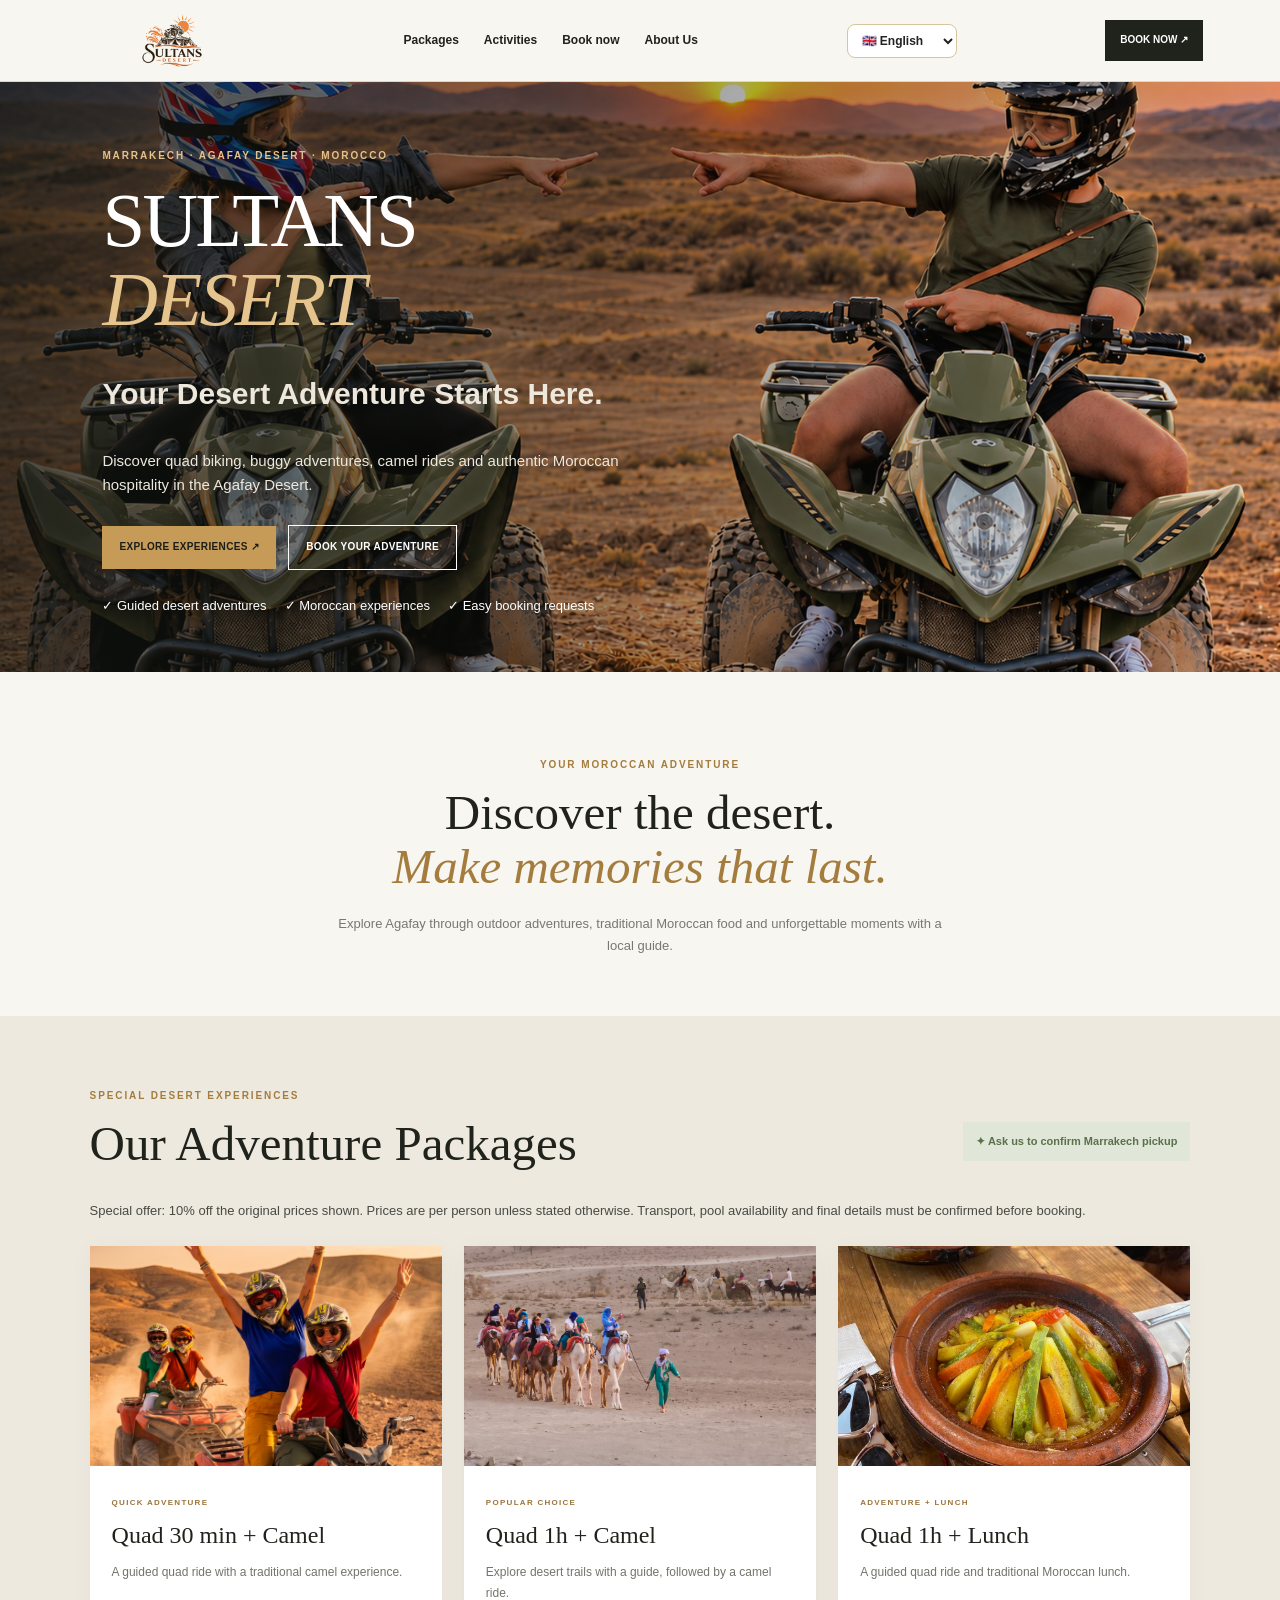
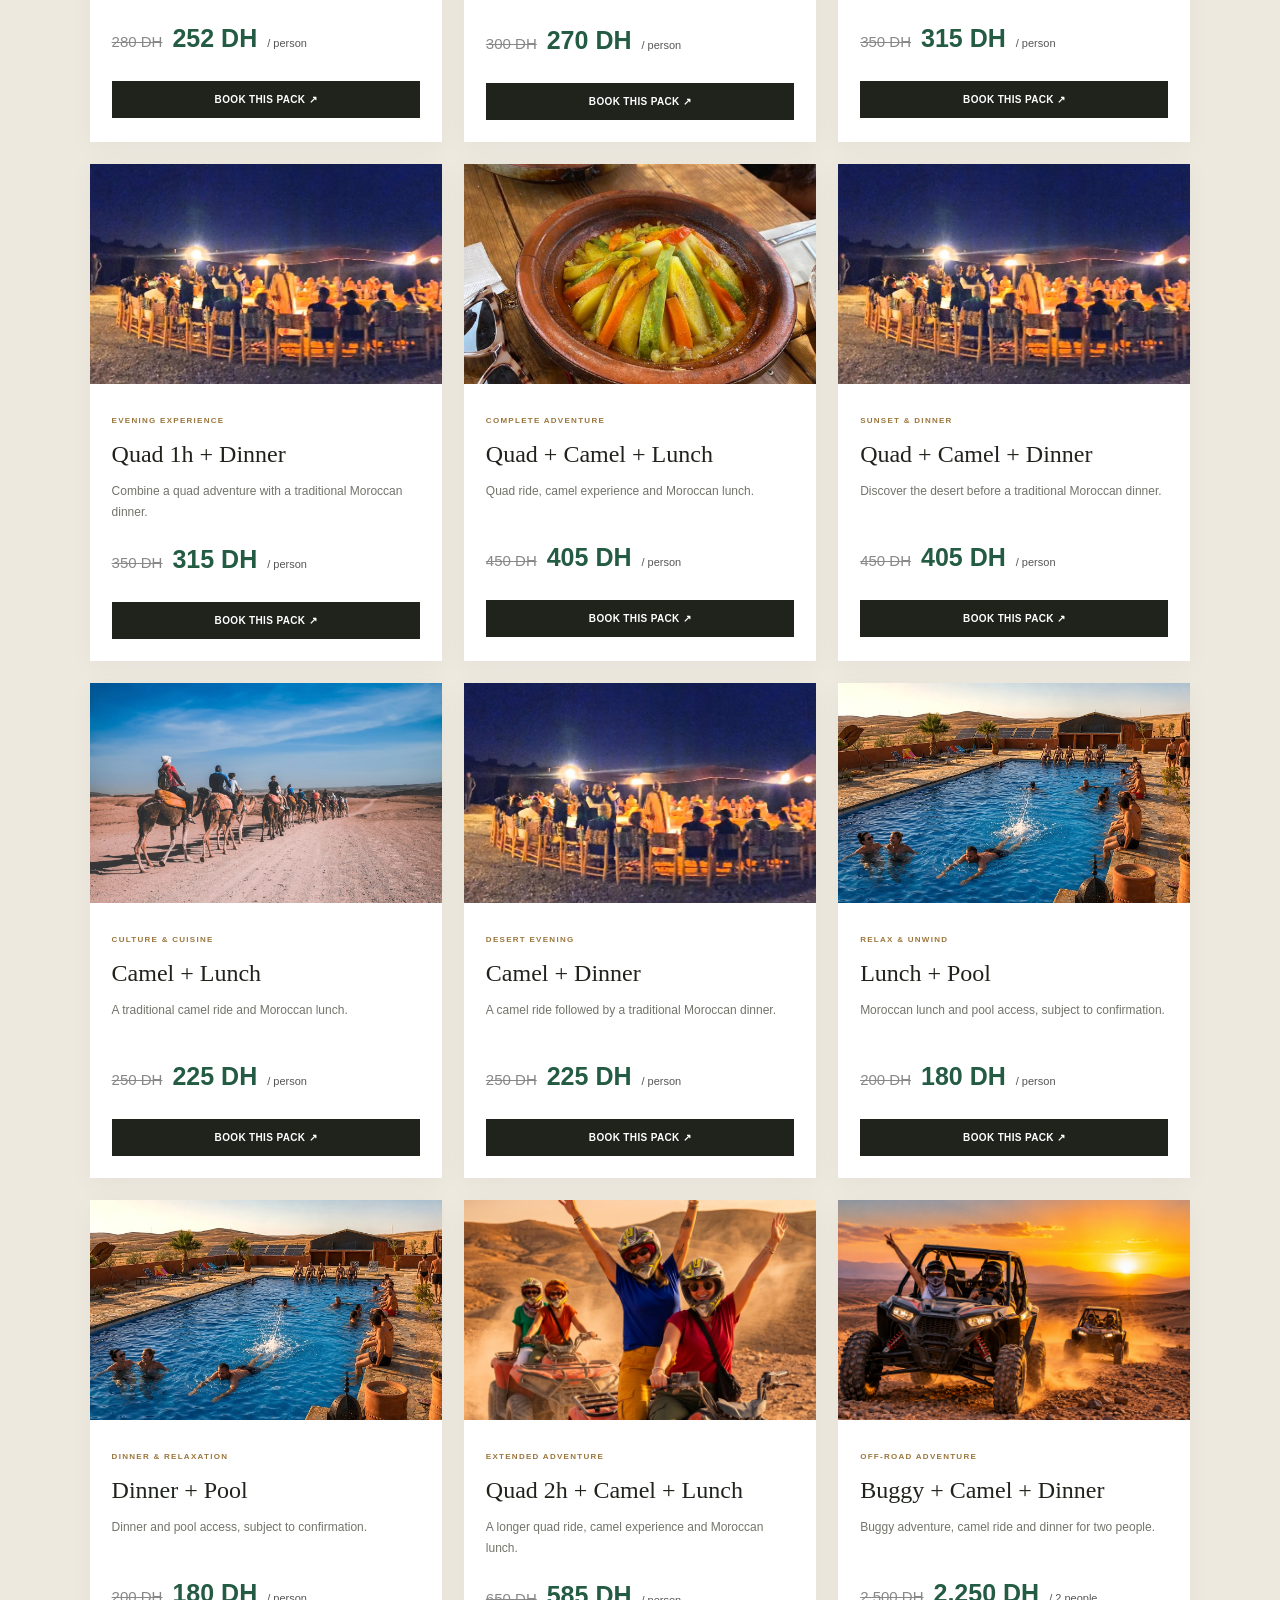
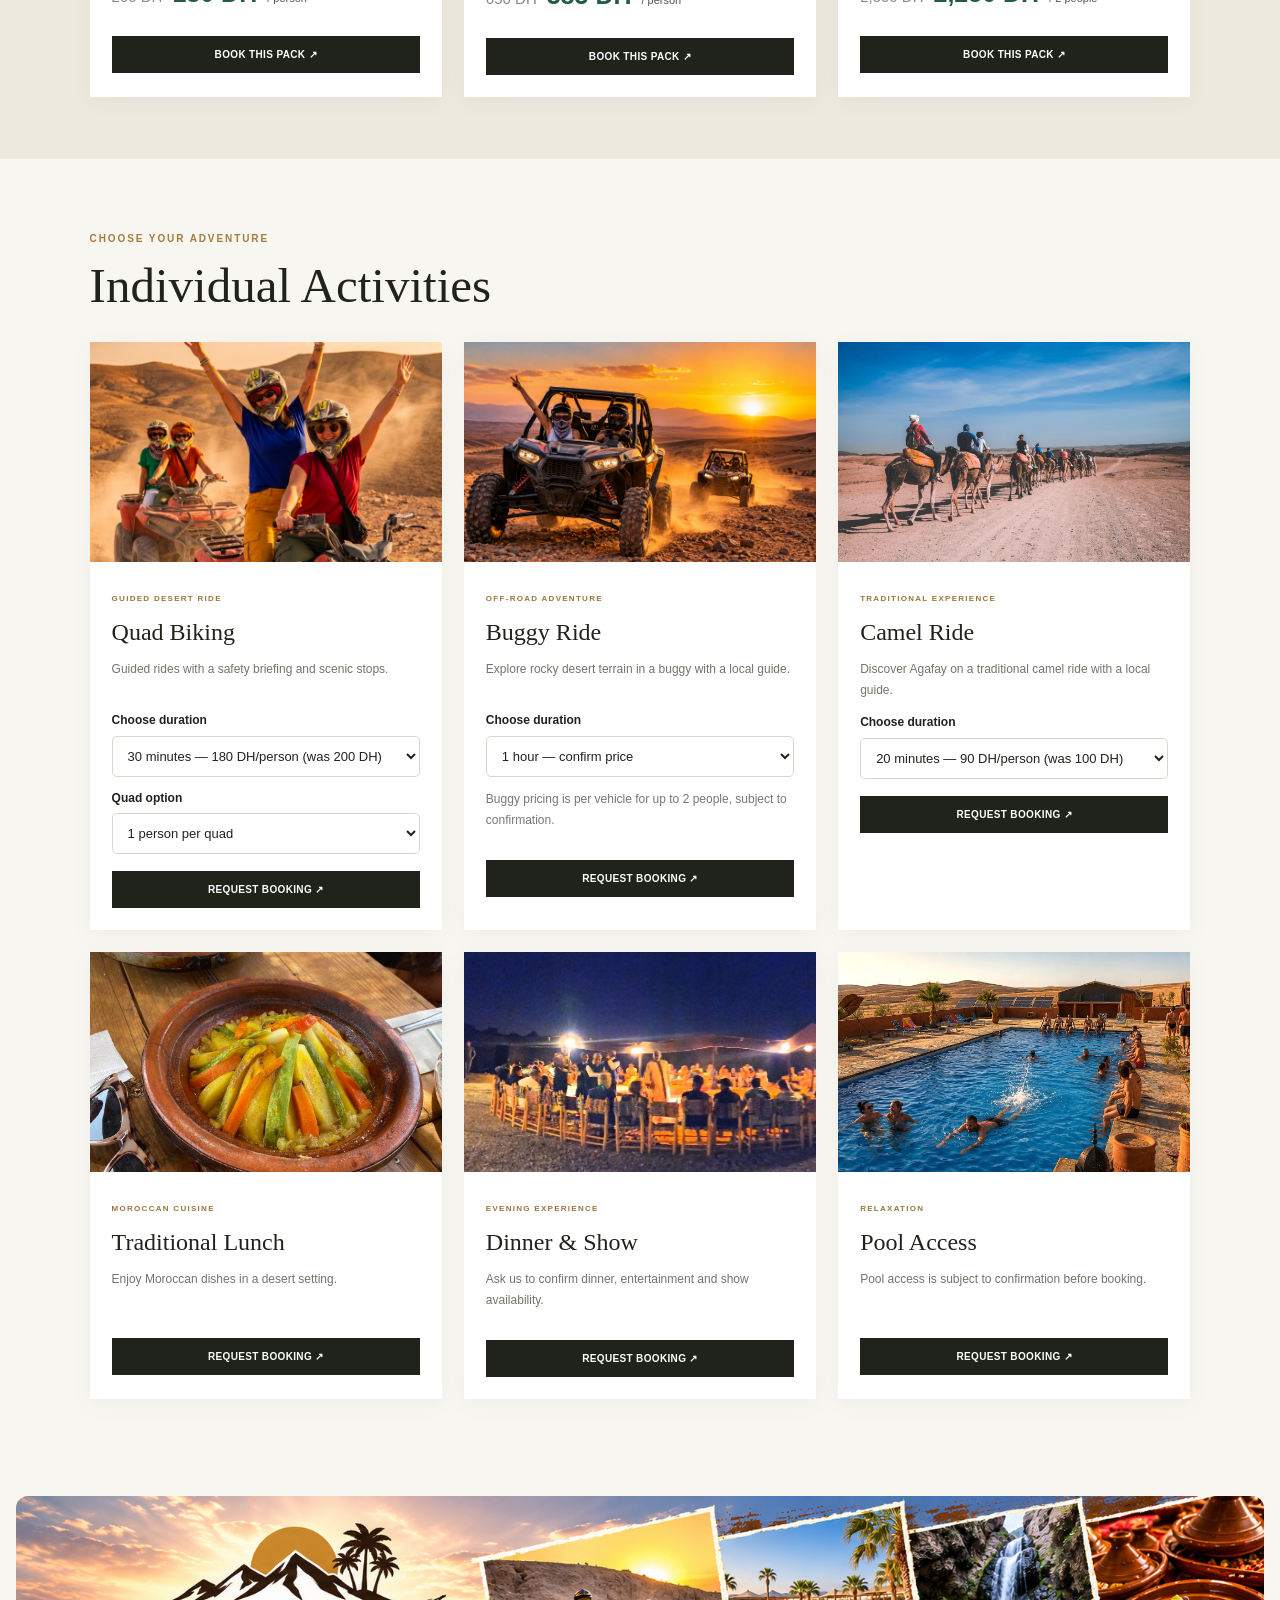
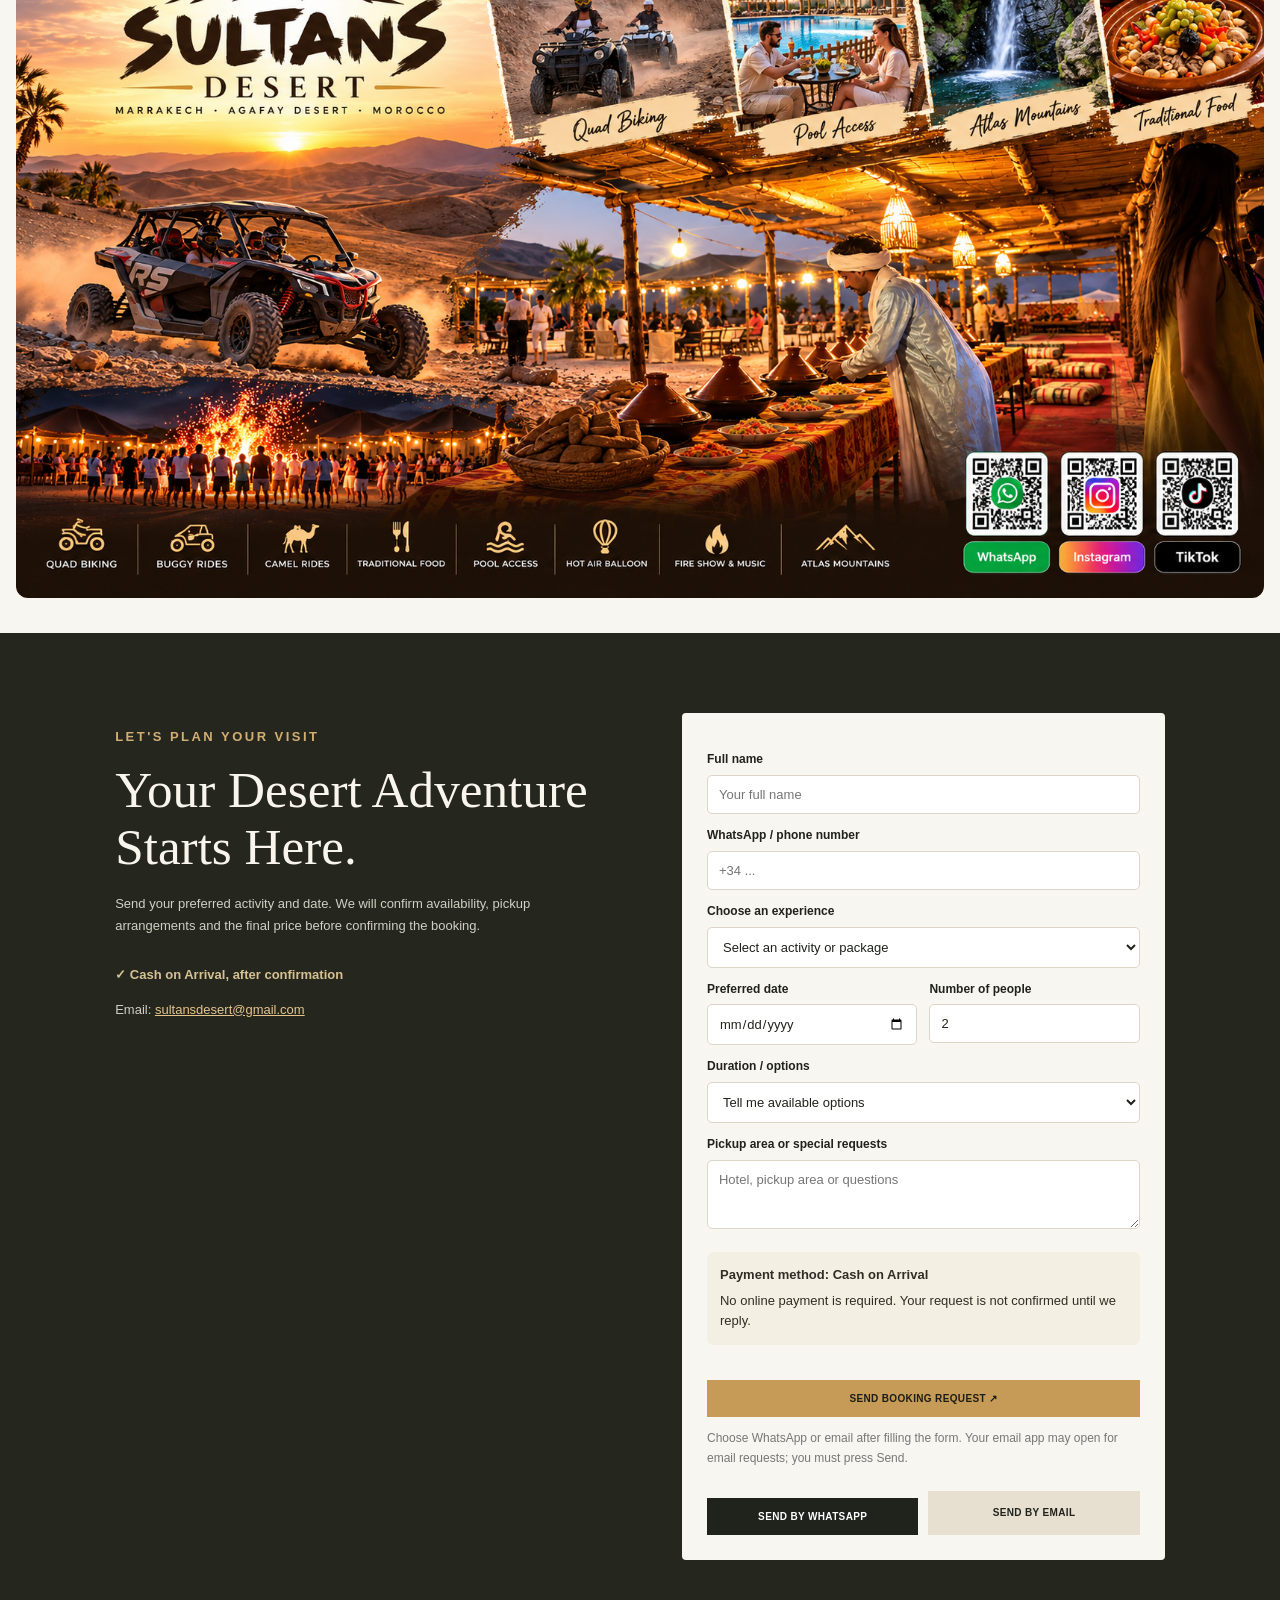
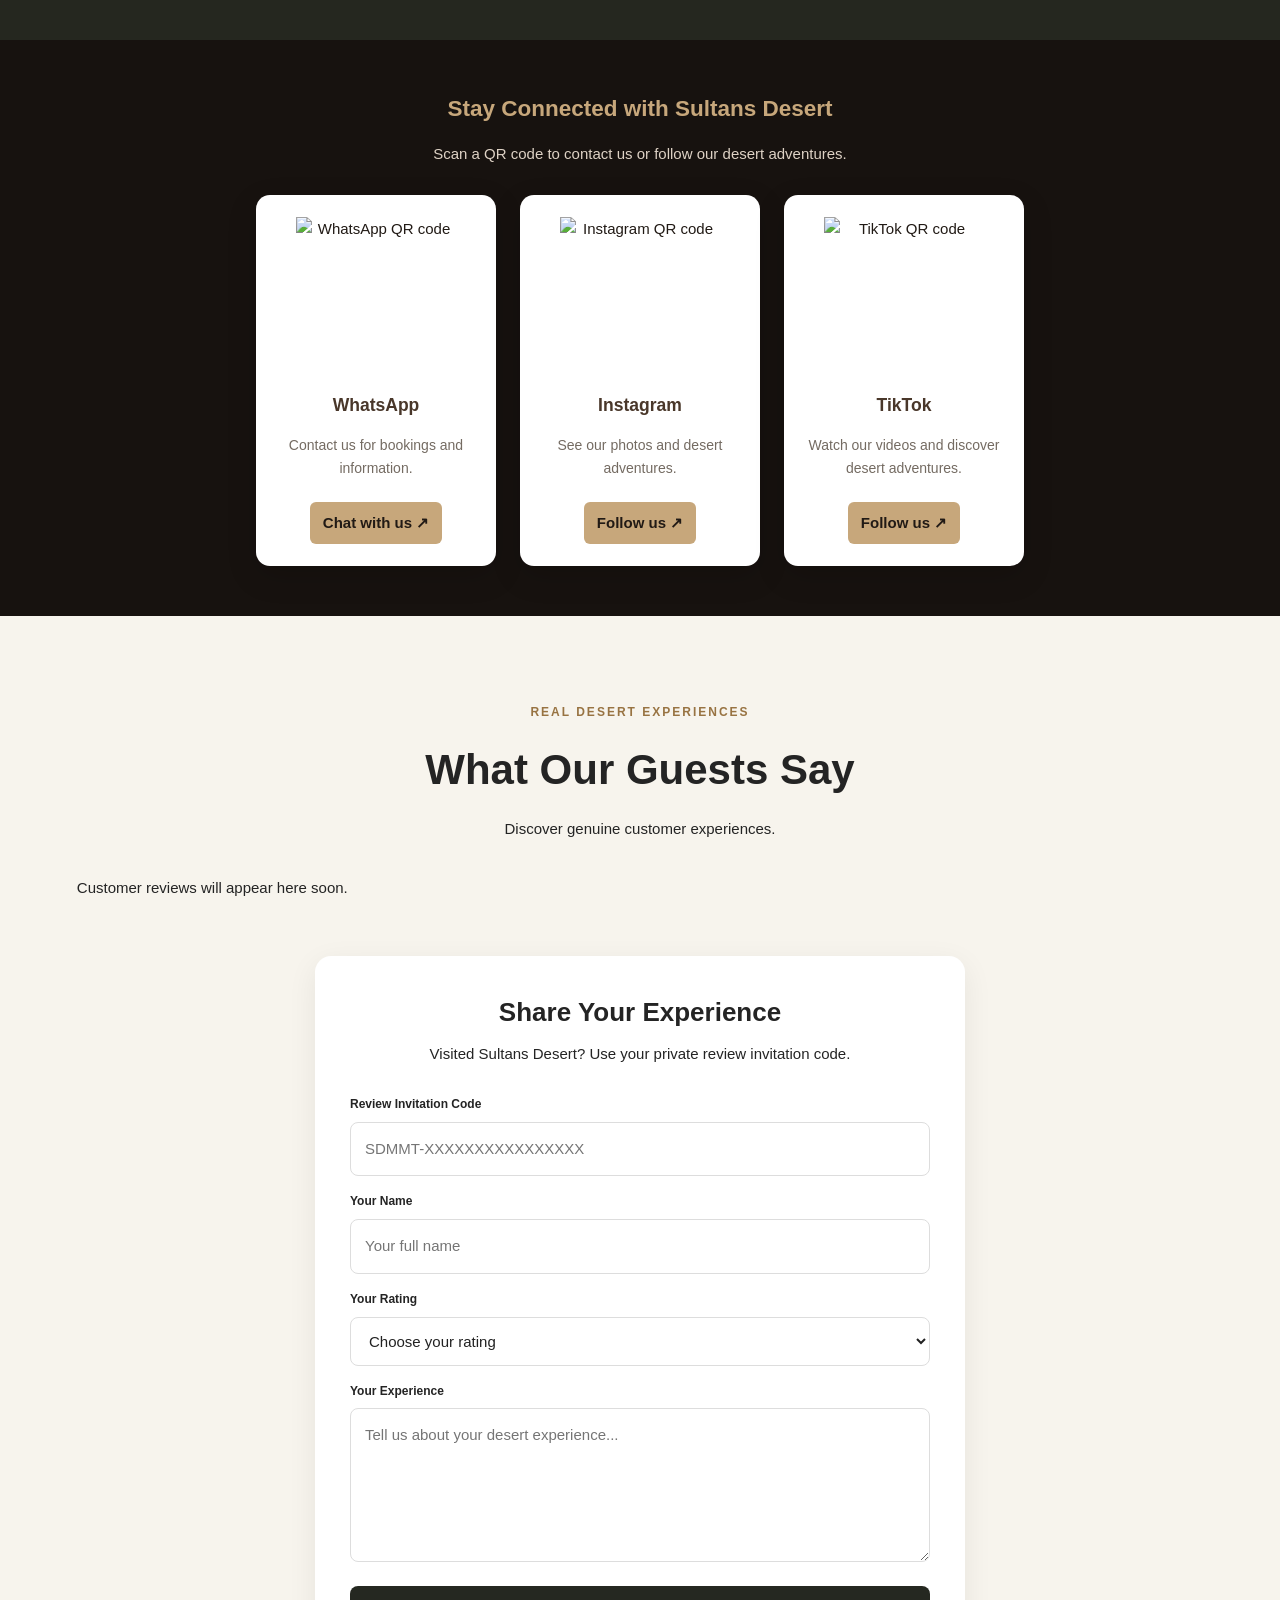
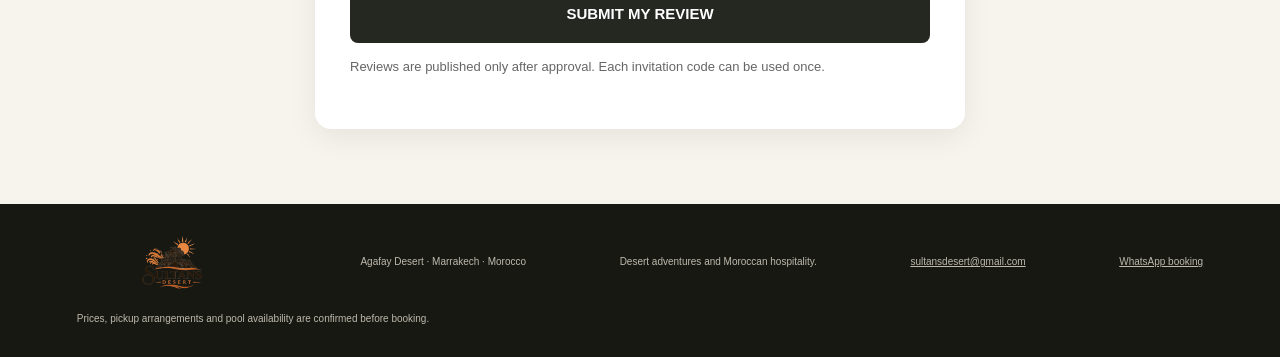
==== commit 7cc20bc3: "Update index.html" ====
--- a/index.html
+++ b/index.html
@@ -38,7 +38,9 @@
   white-space: nowrap;
   border: 0;
 }
-html[dir="rtl"] body { direction: rtl; }
+html[dir="rtl"] body {
+  direction: rtl;
+}
 html[dir="rtl"] .top,
 html[dir="rtl"] nav,
 html[dir="rtl"] .hero-actions,
@@ -107,7 +109,9 @@
   font-weight: bold;
   text-decoration: none;
 }
-.social-qr-card a:hover { opacity: .85; }
+.social-qr-card a:hover {
+  opacity: .85;
+}
 
 /* DESERT BANNER */
 .desert-banner {
@@ -166,12 +170,16 @@
   font-size: 23px;
   letter-spacing: 3px;
 }
-.guest-review h3 { margin: 12px 0 6px; }
+.guest-review h3 {
+  margin: 12px 0 6px;
+}
 .guest-review p {
   line-height: 1.7;
   overflow-wrap: anywhere;
 }
-.guest-review small { color: #777; }
+.guest-review small {
+  color: #777;
+}
 
 /* REVIEW FORM */
 .review-form-box {
@@ -227,7 +235,9 @@
   font-weight: 700;
   cursor: pointer;
 }
-#review-submit:hover { background: #987342; }
+#review-submit:hover {
+  background: #987342;
+}
 #review-submit:disabled {
   opacity: .6;
   cursor: wait;
@@ -245,7 +255,9 @@
 }
 
 @media(max-width:600px) {
-  .social-qr-grid { gap: 16px; }
+  .social-qr-grid {
+    gap: 16px;
+  }
   .social-qr-card {
     width: 100%;
     max-width: 300px;
@@ -254,8 +266,12 @@
     padding: 0 10px;
     margin: 20px auto;
   }
-  .desert-banner img { border-radius: 8px; }
-  .review-form-box { padding: 24px 18px; }
+  .desert-banner img {
+    border-radius: 8px;
+  }
+  .review-form-box {
+    padding: 24px 18px;
+  }
 }
 </style>
 </head>
@@ -1153,12 +1169,12 @@
       <input
         id="review-token"
         type="text"
-        placeholder="Your private review code"
+        placeholder="SDMMT-XXXXXXXXXXXXXXXX"
         autocomplete="off"
         spellcheck="false"
-        minlength="64"
+        minlength="22"
         maxlength="64"
-        pattern="[a-f0-9]{64}"
+        pattern="([Ss][Dd][Mm][Mm][Tt]-[A-Fa-f0-9]{16}|[a-f0-9]{64})"
         required
       >
 
@@ -1352,9 +1368,15 @@
   form.addEventListener("submit", async event => {
     event.preventDefault();
 
-    const token =
+    const enteredToken =
       document.getElementById("review-token")
         .value.trim();
+
+    // New SDMMT codes are case-insensitive.
+    // Old 64-character codes remain unchanged.
+    const token = /^SDMMT-/i.test(enteredToken)
+      ? enteredToken.toUpperCase()
+      : enteredToken;
 
     const name =
       document.getElementById("review-name")
@@ -1368,8 +1390,11 @@
       document.getElementById("review-comment")
         .value.trim();
 
+    const validToken =
+      /^(?:SDMMT-[A-F0-9]{16}|[a-f0-9]{64})$/.test(token);
+
     if (
-      !/^[a-f0-9]{64}$/.test(token) ||
+      !validToken ||
       name.length < 2 ||
       name.length > 80 ||
       !Number.isInteger(rating) ||
